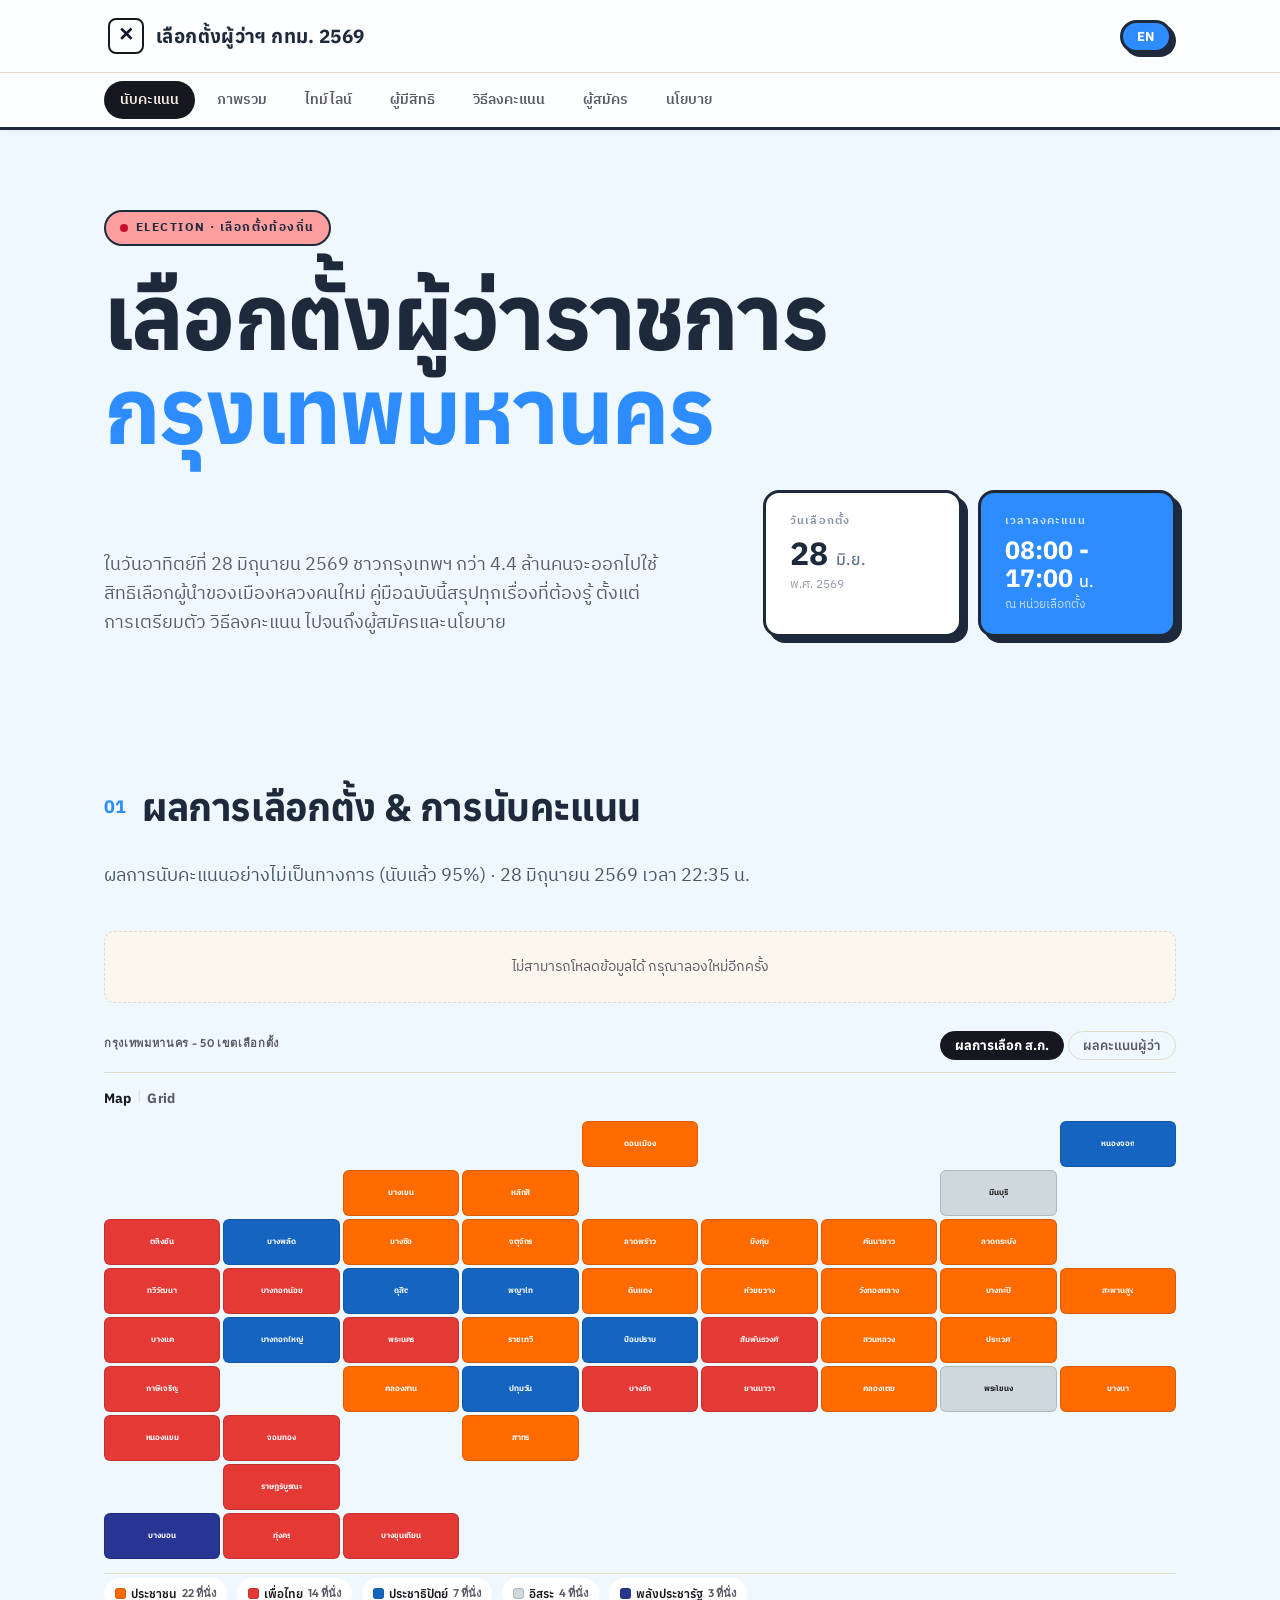
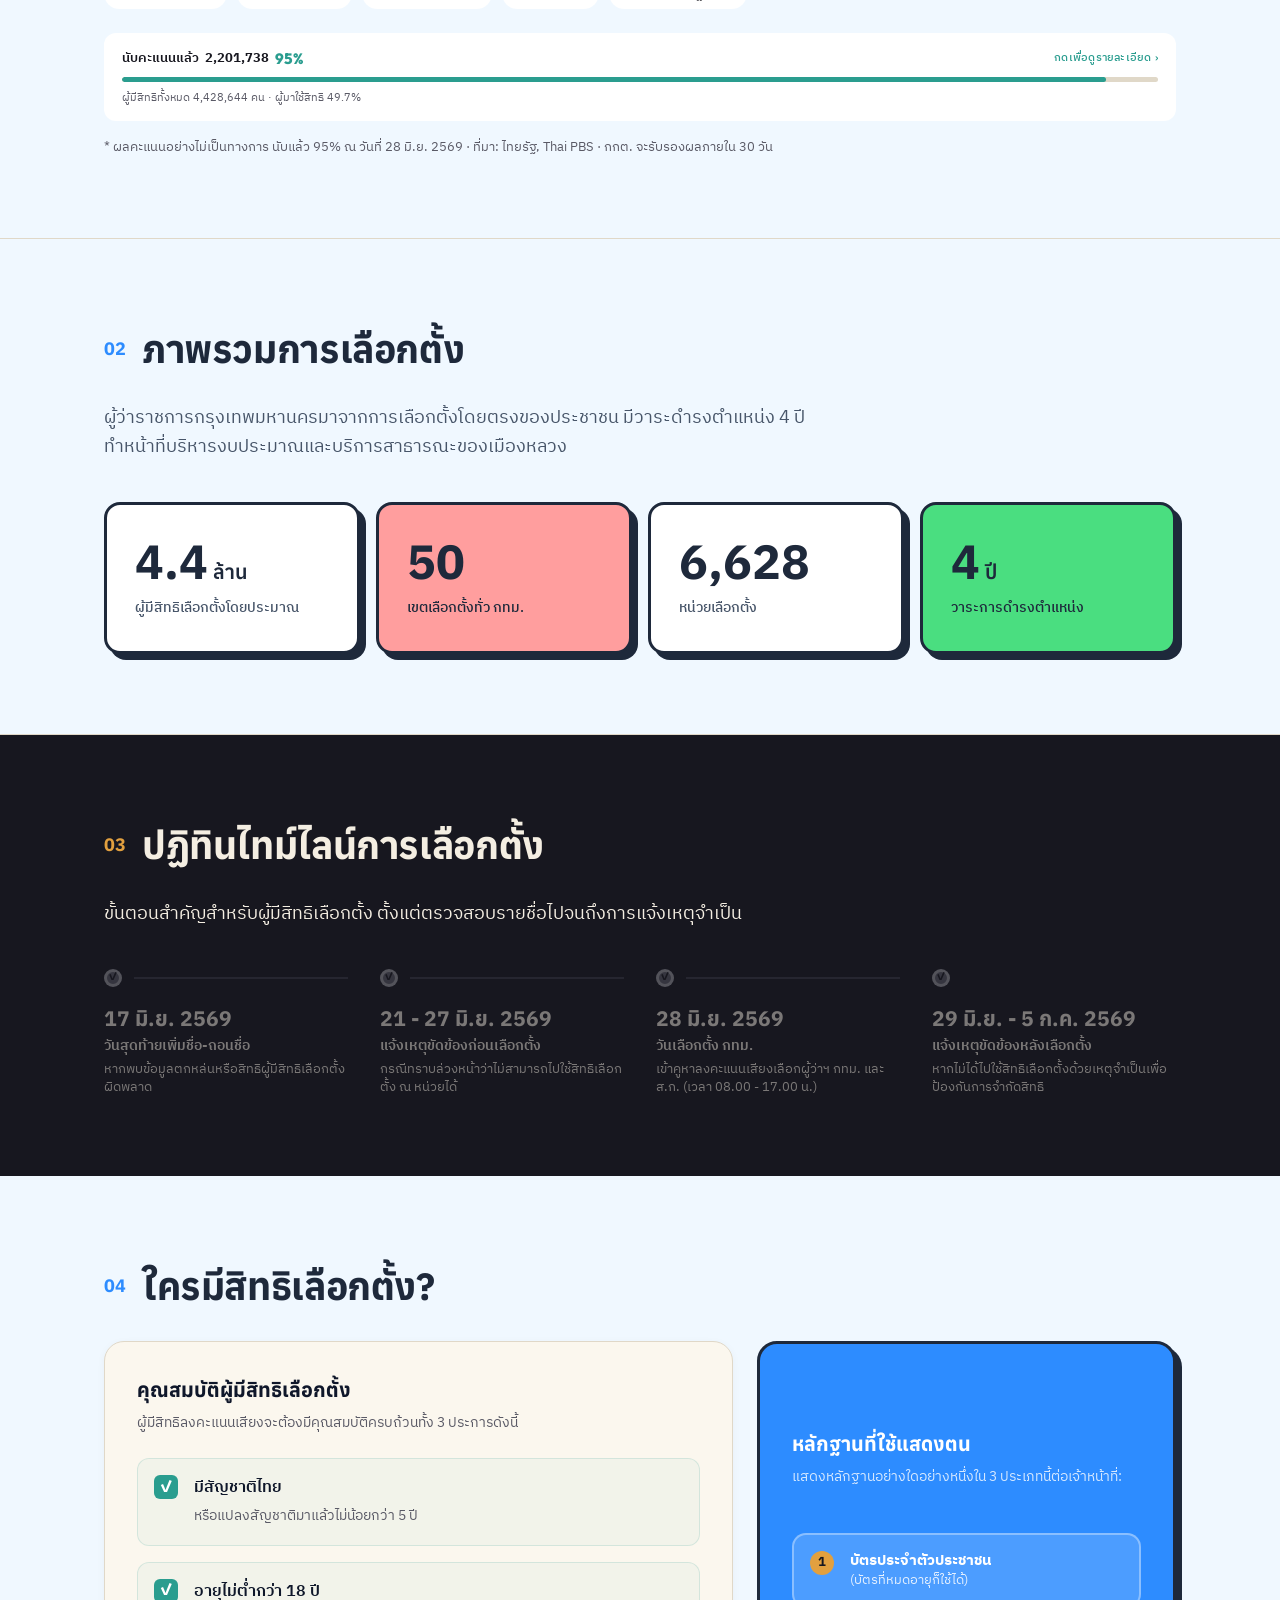
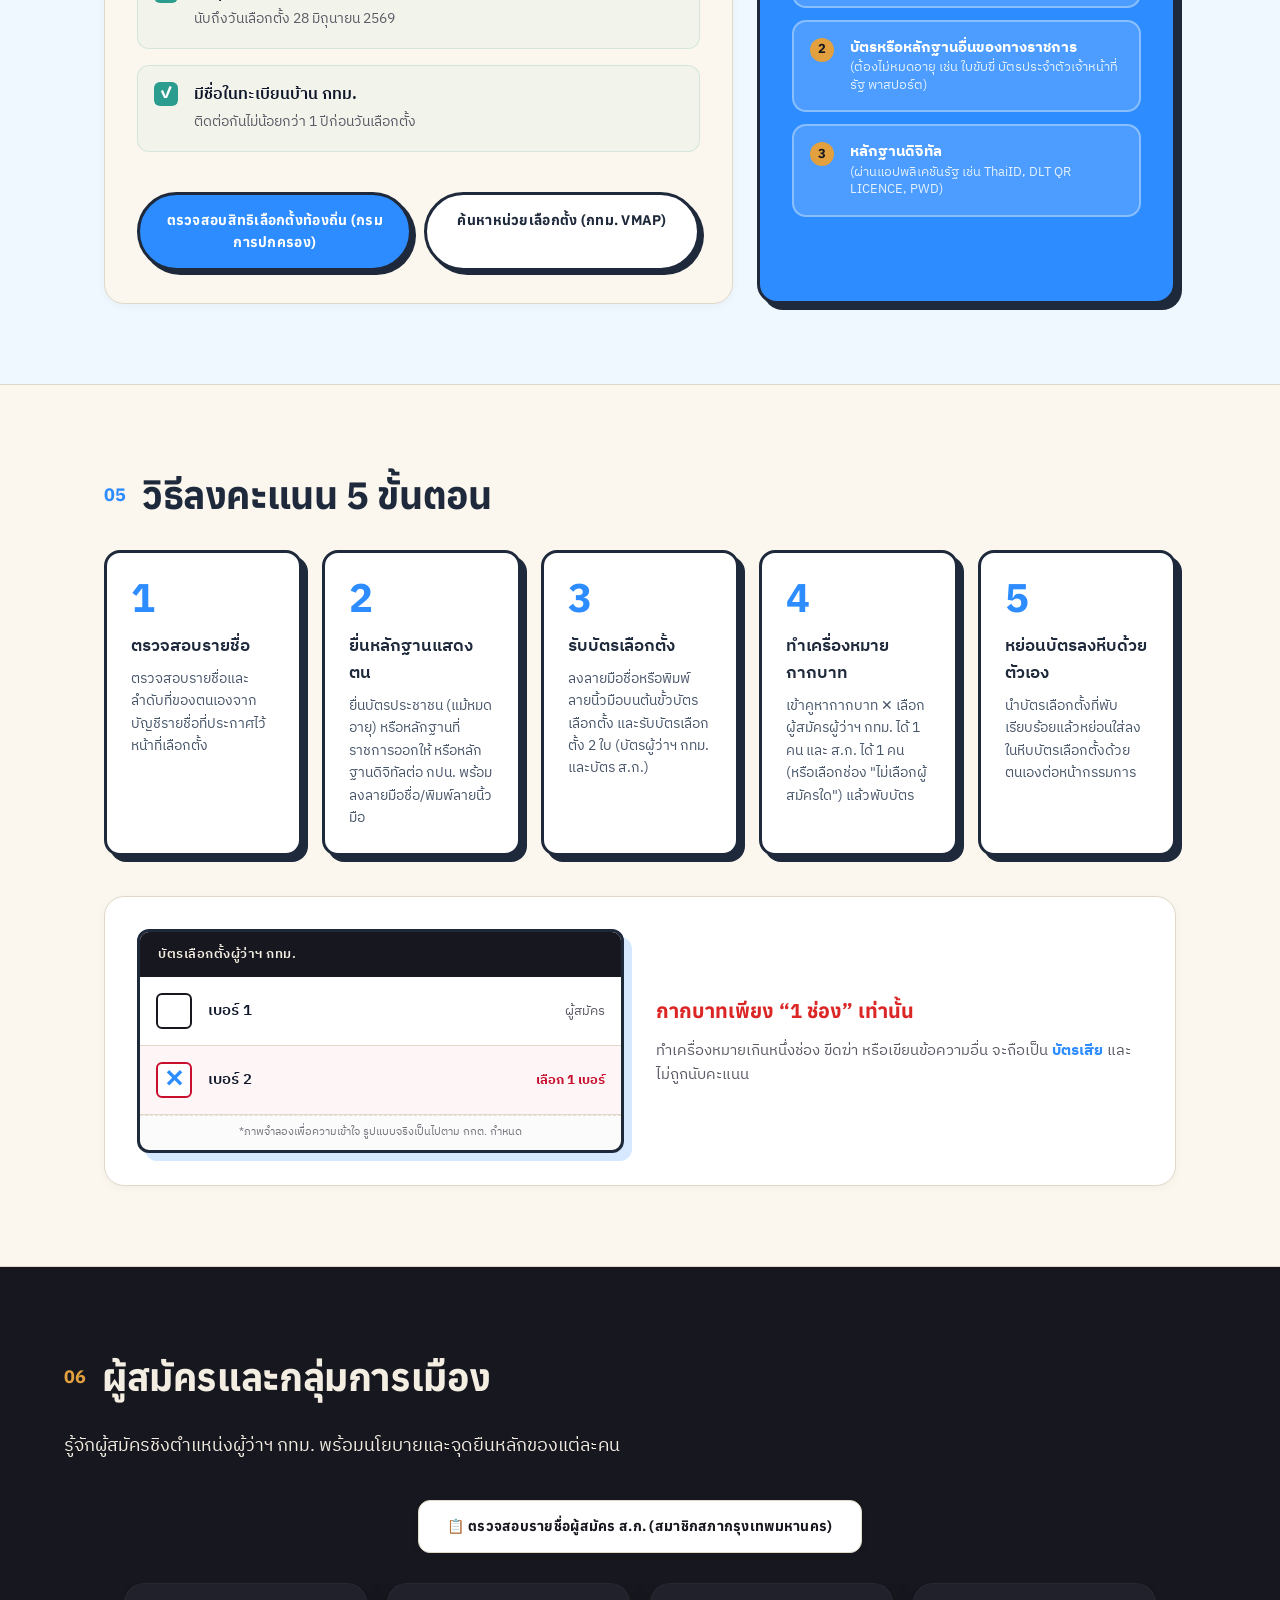
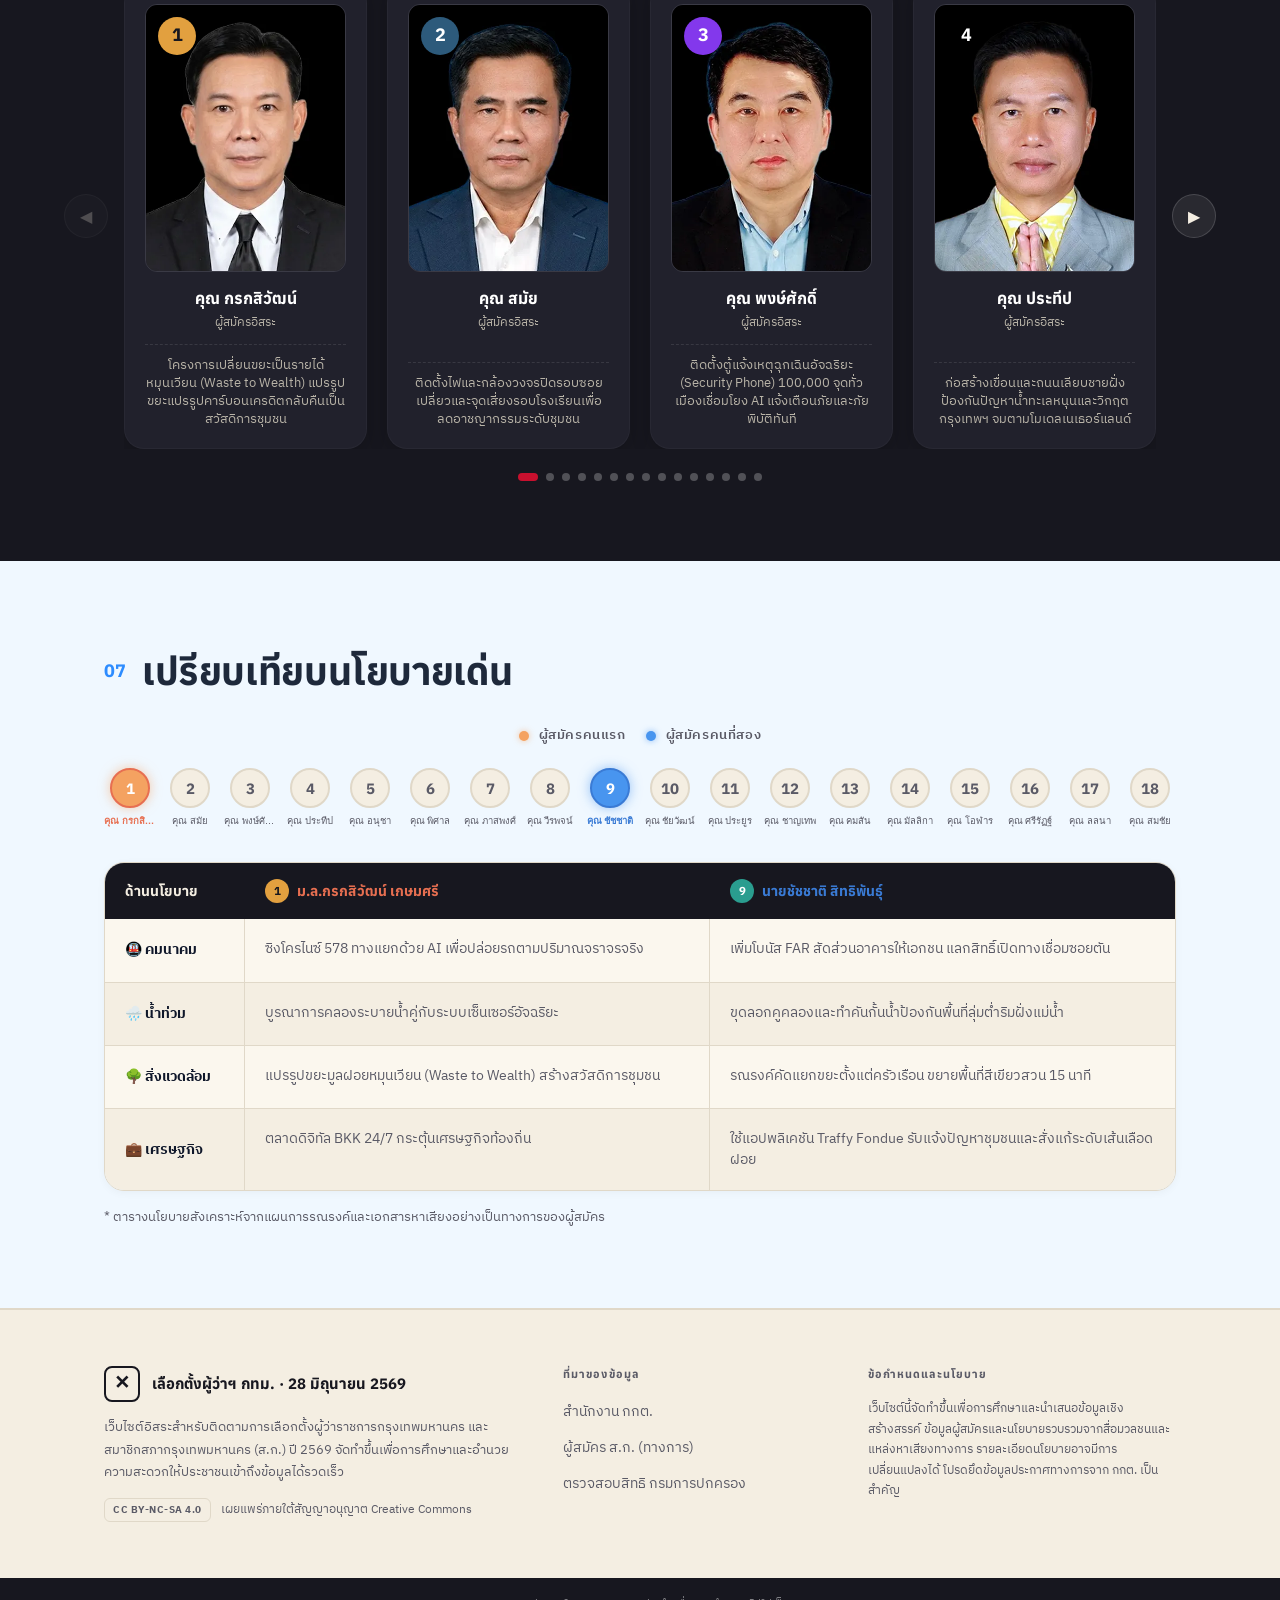
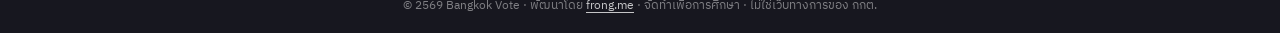
==== index.html @ 4b0b09d8 "Differentiate Grid view per tab: seat-counts (ส.ก.) vs district order (ผู้ว่า) - ส.ก. Grid: group se" ====
<!DOCTYPE html>
<html lang="th">
<head>
  <meta charset="UTF-8">
  <meta name="viewport" content="width=device-width, initial-scale=1.0">
  <title>เลือกตั้งผู้ว่าฯ กทม. 2569 | BKK Governor Election 2026</title>
  <meta name="description" content="คู่มือครบถ้วนสำหรับการเลือกตั้งผู้ว่าราชการกรุงเทพมหานคร 28 มิถุนายน 2569 — ผู้สมัคร นโยบาย วิธีลงคะแนน และผลการนับคะแนน">
  <meta name="theme-color" content="#C8102E">
  <meta property="og:type" content="website">
  <meta property="og:title" content="เลือกตั้งผู้ว่าฯ กทม. 2569 | BKK Governor Election 2026">
  <meta property="og:description" content="คู่มือครบถ้วนสำหรับการเลือกตั้งผู้ว่าราชการกรุงเทพมหานคร 28 มิถุนายน 2569">
  <meta name="twitter:card" content="summary_large_image">
  <meta name="twitter:title" content="เลือกตั้งผู้ว่าฯ กทม. 2569 | BKK Governor Election 2026">
  <meta name="twitter:description" content="คู่มือครบถ้วนสำหรับการเลือกตั้งผู้ว่าราชการกรุงเทพมหานคร 28 มิถุนายน 2569">
  <!-- Google Fonts -->
  <link rel="preconnect" href="https://fonts.googleapis.com">
  <link rel="preconnect" href="https://fonts.gstatic.com" crossorigin>
  <link href="https://fonts.googleapis.com/css2?family=Anuphan:wght@400;500;600;700&family=IBM+Plex+Sans+Thai:wght@400;500;600;700&family=Outfit:wght@400;500;600;700&display=swap" rel="stylesheet">
  <!-- Stylesheet -->
  <link rel="stylesheet" href="style.css">
</head>
<body>

  <!-- STICKY HEADER -->
  <header class="main-header">
    <div class="header-container">
      <div class="brand-group">
        <div class="brand-icon">✕</div>
        <span data-i18n="brand" class="brand-text">เลือกตั้งผู้ว่าฯ กทม. 2569</span>
      </div>
      <div class="action-group">
        <button id="langToggleBtn" class="lang-btn" type="button">EN</button>
      </div>
    </div>
    <nav class="nav-tabs" id="sectionTabs">
      <div class="tabs-container">
        <a href="#sec-results" data-tab="sec-results" data-i18n="tabResults" class="tab-link active">นับคะแนน</a>
        <a href="#sec-overview" data-tab="sec-overview" data-i18n="tabOverview" class="tab-link">ภาพรวม</a>
        <a href="#sec-timeline" data-tab="sec-timeline" data-i18n="tabTimeline" class="tab-link">ไทม์ไลน์</a>
        <a href="#sec-eligible" data-tab="sec-eligible" data-i18n="tabEligible" class="tab-link">ผู้มีสิทธิ</a>
        <a href="#sec-howto" data-tab="sec-howto" data-i18n="tabHowto" class="tab-link">วิธีลงคะแนน</a>
        <a href="#sec-candidates" data-tab="sec-candidates" data-i18n="tabCandidates" class="tab-link">ผู้สมัคร</a>
        <a href="#sec-policy" data-tab="sec-policy" data-i18n="tabPolicy" class="tab-link">นโยบาย</a>
      </div>
    </nav>
  </header>

  <!-- HERO SECTION -->
  <section class="hero-section">
    <div class="container">
      <div class="badge-accent">
        <span class="badge-dot"></span>
        <span data-i18n="kicker">ELECTION · เลือกตั้งท้องถิ่น</span>
      </div>
      <h1 class="hero-title">
        <span data-i18n="heroL1">เลือกตั้งผู้ว่าราชการ</span><br>
        <span class="text-red" data-i18n="heroL2">กรุงเทพมหานคร</span>
      </h1>
      <div class="hero-meta">
        <div class="hero-description">
          <p data-i18n="heroPara">ในวันอาทิตย์ที่ 28 มิถุนายน 2569 ชาวกรุงเทพฯ กว่า 4.4 ล้านคนจะออกไปใช้สิทธิเลือกผู้นำของเมืองหลวงคนใหม่ คู่มือฉบับนี้สรุปทุกเรื่องที่ต้องรู้ ตั้งแต่การเตรียมตัว วิธีลงคะแนน ไปจนถึงผู้สมัครและนโยบาย</p>
        </div>
        <div class="hero-cards">
          <div class="meta-card dark-card">
            <div data-i18n="dateLabel" class="meta-label">วันเลือกตั้ง</div>
            <div class="meta-value">28 <span data-i18n="dateUnit" class="meta-unit">มิ.ย.</span></div>
            <div data-i18n="dateYear" class="meta-sub">พ.ศ. 2569</div>
          </div>
          <div class="meta-card red-card">
            <div data-i18n="timeLabel" class="meta-label">เวลาลงคะแนน</div>
            <div class="meta-value text-lg-meta">08:00 - 17:00 <span data-i18n="timeUnit" class="meta-unit">น.</span></div>
            <div data-i18n="timeSub" class="meta-sub">ณ หน่วยเลือกตั้ง</div>
          </div>
        </div>
      </div>
    </div>
  </section>



  <!-- SECTION 01 — RESULTS -->
  <section id="sec-results" class="content-section scroll-spy-section">
    <div class="container">
      <div class="section-title-group">
        <span class="section-num text-red">01</span>
        <h2 data-i18n="s05title" class="section-title">ผลการเลือกตั้ง & การนับคะแนน</h2>
      </div>
      <p data-i18n="s05para" class="section-lead">ผลการนับคะแนนอย่างไม่เป็นทางการ (นับแล้ว 95%) · 28 มิถุนายน 2569 เวลา 22:35 น.</p>

      <!-- Dynamic results rendered by app.js from PPTV API -->
      <div id="res-dynamic-wrap">
        <div class="res-loading">กำลังโหลดข้อมูล...</div>
      </div>

      <!-- ══ DISTRICT TAB SECTION ══ -->
      <div class="district-section">
        <div class="district-section-header">
          <p class="district-subtitle" data-i18n="districtSubtitle">กรุงเทพมหานคร - 50 เขตเลือกตั้ง</p>
          <div class="district-tabs" role="tablist">
            <button class="district-tab active" data-dtab="sk" role="tab" aria-selected="true" data-i18n="districtTabSK">ผลการเลือก ส.ก.</button>
            <button class="district-tab" data-dtab="gov" role="tab" aria-selected="false" data-i18n="districtTabGov">ผลคะแนนผู้ว่า</button>
          </div>
        </div>

        <!-- ส.ก. Panel -->
        <div id="dtab-sk" class="district-panel">
          <!-- Map / Grid display toggle -->
          <div class="sk-display-toggle">
            <button class="sk-display-btn active" data-display="map" id="skDisplayMap">Map</button>
            <span class="sk-display-sep">|</span>
            <button class="sk-display-btn" data-display="grid" id="skDisplayGrid">Grid</button>
          </div>
          <div id="sk-seat-grid" class="sk-seat-grid" role="img" aria-label="50 ที่นั่ง ส.ก. จำแนกตามพรรค"></div>
          <div id="sk-legend" class="sk-legend"></div>
          <!-- Floating group/sort toggle (Grid mode only) -->
          <button class="sk-group-fab" id="skGroupFab" aria-label="สลับการจัดเรียง">
            <svg width="14" height="14" viewBox="0 0 24 24" fill="none" stroke="currentColor" stroke-width="2.5" stroke-linecap="round"><line x1="3" y1="6" x2="21" y2="6"/><line x1="3" y1="12" x2="15" y2="12"/><line x1="3" y1="18" x2="9" y2="18"/></svg>
            <span id="skGroupFabLabel">จัดกลุ่ม</span>
          </button>
        </div>

        <!-- ผู้ว่า Panel — same UI, Governor dataset (live /api/map) -->
        <div id="dtab-gov" class="district-panel district-panel-hidden">
          <!-- Map / Grid display toggle -->
          <div class="sk-display-toggle">
            <button class="sk-display-btn active" data-display="map" id="govDisplayMap">Map</button>
            <span class="sk-display-sep">|</span>
            <button class="sk-display-btn" data-display="grid" id="govDisplayGrid">Grid</button>
          </div>
          <div id="gov-seat-grid" class="sk-seat-grid" role="img" aria-label="ผลคะแนนผู้ว่าฯ รายเขต"></div>
          <div id="gov-legend" class="sk-legend"></div>
        </div>
      </div>

      <!-- Turnout bar + popover wrapper -->
      <div class="res-turnout-wrap">
        <!-- Popover (appears above the card) — content rendered by app.js -->
        <div id="turnoutPopover" class="turnout-popover" aria-hidden="true"></div>

        <button class="res-turnout" id="turnoutBarBtn" aria-haspopup="true" aria-expanded="false">
          <div class="res-turnout-label">
            <div class="res-turnout-left">
              <span data-i18n="resCountedLabel">นับคะแนนแล้ว</span>
              <strong id="turnoutCountDisplay">2,201,738</strong>
              <span class="res-turnout-pct" id="turnoutPctDisplay">95%</span>
            </div>
            <span class="res-turnout-tap-hint" data-i18n="resTournoutHint">กดเพื่อดูรายละเอียด ›</span>
          </div>
          <div class="res-turnout-bar-wrap"><div class="res-turnout-bar" style="width:95%"></div></div>
          <div data-i18n="resTurnoutSub" class="res-turnout-sub">ผู้มีสิทธิทั้งหมด 4,428,644 คน · ผู้มาใช้สิทธิ 49.7%</div>
        </button>
      </div>

      <p data-i18n="resPolicyNote" class="policy-note">* ผลคะแนนอย่างไม่เป็นทางการ นับแล้ว 95% ณ วันที่ 28 มิ.ย. 2569 · ที่มา: ไทยรัฐ, Thai PBS · กกต. จะรับรองผลภายใน 30 วัน</p>
    </div>
  </section>

  <!-- SECTION 02 — OVERVIEW -->
  <section id="sec-overview" class="content-section scroll-spy-section">
    <div class="container">
      <div class="section-title-group">
        <span class="section-num text-red">02</span>
        <h2 data-i18n="s01title" class="section-title">ภาพรวมการเลือกตั้ง</h2>
      </div>
      <p data-i18n="s01para" class="section-lead">ผู้ว่าราชการกรุงเทพมหานครมาจากการเลือกตั้งโดยตรงของประชาชน มีวาระดำรงตำแหน่ง 4 ปี ทำหน้าที่บริหารงบประมาณและบริการสาธารณะของเมืองหลวง</p>
      
      <div class="stats-grid">
        <div class="stat-card">
          <div class="stat-number">4.4<span data-i18n="stat1unit" class="stat-unit"> ล้าน</span></div>
          <div data-i18n="stat1label" class="stat-label">ผู้มีสิทธิเลือกตั้งโดยประมาณ</div>
        </div>
        <div class="stat-card highlight-red">
          <div class="stat-number">50</div>
          <div data-i18n="stat2label" class="stat-label">เขตเลือกตั้งทั่ว กทม.</div>
        </div>
        <div class="stat-card">
          <div class="stat-number">6,628</div>
          <div data-i18n="stat3label" class="stat-label">หน่วยเลือกตั้ง</div>
        </div>
        <div class="stat-card highlight-teal">
          <div class="stat-number">4<span data-i18n="stat4unit" class="stat-unit"> ปี</span></div>
          <div data-i18n="stat4label" class="stat-label">วาระการดำรงตำแหน่ง</div>
        </div>
      </div>
    </div>
  </section>

  <!-- SECTION 02 — TIMELINE -->
  <section id="sec-timeline" class="content-section timeline-section scroll-spy-section">
    <div class="container">
      <div class="section-title-group">
        <span class="section-num text-yellow">03</span>
        <h2 data-i18n="s02title" class="section-title">ปฏิทินไทม์ไลน์การเลือกตั้ง</h2>
      </div>
      <p data-i18n="s02para" class="section-lead">ขั้นตอนสำคัญสำหรับผู้มีสิทธิเลือกตั้ง ตั้งแต่ตรวจสอบรายชื่อไปจนถึงการแจ้งเหตุจำเป็น</p>
      
      <div class="timeline-flow">
        <div class="timeline-item" id="t-item-1">
          <div class="timeline-line">
            <span class="timeline-dot dot-yellow"></span>
            <span class="timeline-bar"></span>
          </div>
          <div class="timeline-time" data-i18n="t1time">17 มิ.ย. 2569</div>
          <div data-i18n="t1label" class="timeline-label">วันสุดท้ายเพิ่มชื่อ-ถอนชื่อ</div>
          <div data-i18n="t1desc" class="timeline-desc">หากพบข้อมูลตกหล่นหรือสิทธิผู้มีสิทธิเลือกตั้งผิดพลาด</div>
        </div>
        <div class="timeline-item" id="t-item-2">
          <div class="timeline-line">
            <span class="timeline-dot dot-light"></span>
            <span class="timeline-bar"></span>
          </div>
          <div class="timeline-time" data-i18n="t2time">21 - 27 มิ.ย. 2569</div>
          <div data-i18n="t2label" class="timeline-label">แจ้งเหตุขัดข้องก่อนเลือกตั้ง</div>
          <div data-i18n="t2desc" class="timeline-desc">กรณีทราบล่วงหน้าว่าไม่สามารถไปใช้สิทธิเลือกตั้ง ณ หน่วยได้</div>
        </div>
        <div class="timeline-item" id="t-item-3">
          <div class="timeline-line">
            <span class="timeline-dot dot-red"></span>
            <span class="timeline-bar"></span>
          </div>
          <div class="timeline-time" data-i18n="t3time">28 มิ.ย. 2569</div>
          <div data-i18n="t3label" class="timeline-label">วันเลือกตั้ง กทม.</div>
          <div data-i18n="t3desc" class="timeline-desc">เข้าคูหาลงคะแนนเสียงเลือกผู้ว่าฯ กทม. และ ส.ก. (เวลา 08.00 - 17.00 น.)</div>
        </div>
        <div class="timeline-item" id="t-item-4">
          <div class="timeline-line">
            <span class="timeline-dot dot-teal"></span>
          </div>
          <div class="timeline-time" data-i18n="t4time">29 มิ.ย. - 5 ก.ค. 2569</div>
          <div data-i18n="t4label" class="timeline-label">แจ้งเหตุขัดข้องหลังเลือกตั้ง</div>
          <div data-i18n="t4desc" class="timeline-desc">หากไม่ได้ไปใช้สิทธิเลือกตั้งด้วยเหตุจำเป็นเพื่อป้องกันการจำกัดสิทธิ</div>
        </div>
      </div>
    </div>
  </section>

  <!-- SECTION 03 — ELIGIBILITY -->
  <section id="sec-eligible" class="content-section scroll-spy-section">
    <div class="container">
      <div class="section-title-group">
        <span class="section-num text-red">04</span>
        <h2 data-i18n="s03title" class="section-title">ใครมีสิทธิเลือกตั้ง?</h2>
      </div>
      
      <div class="eligibility-grid">
        <div class="eligibility-checklist">
          <div class="checklist-header">
            <h3 data-i18n="eligibleTitle" class="card-title">คุณสมบัติผู้มีสิทธิเลือกตั้ง</h3>
            <p data-i18n="eligibleSub" class="card-sub">ผู้มีสิทธิลงคะแนนเสียงจะต้องมีคุณสมบัติครบถ้วนทั้ง 3 ประการดังนี้</p>
          </div>
          <div class="checklist-items">
            <div class="check-item-static">
              <span class="static-checkmark">✓</span>
              <div>
                <span data-i18n="e1t" class="check-title">มีสัญชาติไทย</span>
                <span data-i18n="e1d" class="check-desc">หรือแปลงสัญชาติมาแล้วไม่น้อยกว่า 5 ปี</span>
              </div>
            </div>
            <div class="check-item-static">
              <span class="static-checkmark">✓</span>
              <div>
                <span data-i18n="e2t" class="check-title">อายุไม่ต่ำกว่า 18 ปี</span>
                <span data-i18n="e2d" class="check-desc">นับถึงวันเลือกตั้ง 28 มิถุนายน 2569</span>
              </div>
            </div>
            <div class="check-item-static">
              <span class="static-checkmark">✓</span>
              <div>
                <span data-i18n="e3t" class="check-title">มีชื่อในทะเบียนบ้าน กทม.</span>
                <span data-i18n="e3d" class="check-desc">ติดต่อกันไม่น้อยกว่า 1 ปีก่อนวันเลือกตั้ง</span>
              </div>
            </div>
          </div>
          <div class="btn-check-portal-wrapper">
            <a href="https://boraservices.bora.dopa.go.th/election/enqelection-local/" target="_blank" rel="noopener noreferrer" class="btn-check-portal" data-i18n="btnCheckPortal">ตรวจสอบสิทธิเลือกตั้งท้องถิ่น (กรมการปกครอง)</a>
            <a href="https://exam.bangkok.go.th/vmap/" target="_blank" rel="noopener noreferrer" class="btn-check-portal secondary" data-i18n="btnMapPortal">ค้นหาหน่วยเลือกตั้ง (กทม. VMAP)</a>
          </div>
        </div>

        <div class="docs-card">
          <h3 data-i18n="docTitle" class="card-title text-white">หลักฐานที่ใช้แสดงตน</h3>
          <p data-i18n="docPara" class="card-sub text-white-opacity">แสดงหลักฐานอย่างใดอย่างหนึ่งใน 3 ประเภทนี้ต่อเจ้าหน้าที่:</p>
          
          <div class="docs-categories">
            <div class="doc-category-item">
              <div class="doc-cat-num">1</div>
              <div class="doc-cat-content">
                <span data-i18n="docCat1Title" class="doc-cat-title">บัตรประจำตัวประชาชน</span>
                <span data-i18n="docCat1Desc" class="doc-cat-desc">(บัตรที่หมดอายุก็ใช้ได้)</span>
              </div>
            </div>
            
            <div class="doc-category-item">
              <div class="doc-cat-num">2</div>
              <div class="doc-cat-content">
                <span data-i18n="docCat2Title" class="doc-cat-title">บัตรหรือหลักฐานอื่นของทางราชการ</span>
                <span data-i18n="docCat2Desc" class="doc-cat-desc">(ต้องไม่หมดอายุ เช่น ใบขับขี่ บัตรประจำตัวเจ้าหน้าที่รัฐ พาสปอร์ต)</span>
              </div>
            </div>
            
            <div class="doc-category-item">
              <div class="doc-cat-num">3</div>
              <div class="doc-cat-content">
                <span data-i18n="docCat3Title" class="doc-cat-title">หลักฐานดิจิทัล</span>
                <span data-i18n="docCat3Desc" class="doc-cat-desc">(ผ่านแอปพลิเคชันรัฐ เช่น ThaiID, DLT QR LICENCE, PWD)</span>
              </div>
            </div>
          </div>
        </div>
      </div>
    </div>
  </section>

  <!-- SECTION 04 — HOW TO VOTE -->
  <section id="sec-howto" class="content-section vote-steps-section scroll-spy-section">
    <div class="container">
      <div class="section-title-group">
        <span class="section-num text-red">05</span>
        <h2 data-i18n="s04title" class="section-title">วิธีลงคะแนน 5 ขั้นตอน</h2>
      </div>

      <div class="steps-grid">
        <div class="step-card">
          <div class="step-num">1</div>
          <h3 data-i18n="st1t" class="step-title">ตรวจสอบรายชื่อ</h3>
          <p data-i18n="st1d" class="step-desc">ตรวจสอบรายชื่อและลำดับที่ของตนเองจากบัญชีรายชื่อที่ประกาศไว้หน้าที่เลือกตั้ง</p>
        </div>
        <div class="step-card">
          <div class="step-num">2</div>
          <h3 data-i18n="st2t" class="step-title">ยื่นหลักฐานแสดงตน</h3>
          <p data-i18n="st2d" class="step-desc">ยื่นบัตรประชาชน (แม้หมดอายุ) หรือหลักฐานที่ราชการออกให้ หรือหลักฐานดิจิทัลต่อ กปน. พร้อมลงลายมือชื่อ/พิมพ์ลายนิ้วมือ</p>
        </div>
        <div class="step-card">
          <div class="step-num">3</div>
          <h3 data-i18n="st3t" class="step-title">รับบัตรเลือกตั้ง</h3>
          <p data-i18n="st3d" class="step-desc">ลงลายมือชื่อหรือพิมพ์ลายนิ้วมือบนต้นขั้วบัตรเลือกตั้ง และรับบัตรเลือกตั้ง 2 ใบ (บัตรผู้ว่าฯ กทม. และบัตร ส.ก.)</p>
        </div>
        <div class="step-card">
          <div class="step-num">4</div>
          <h3 data-i18n="st4t" class="step-title">ทำเครื่องหมายกากบาท</h3>
          <p data-i18n="st4d" class="step-desc">เข้าคูหากากบาท ✕ เลือกผู้สมัครผู้ว่าฯ กทม. ได้ 1 คน และ ส.ก. ได้ 1 คน (หรือเลือกช่อง "ไม่เลือกผู้สมัครใด") แล้วพับบัตร</p>
        </div>
        <div class="step-card">
          <div class="step-num">5</div>
          <h3 data-i18n="st5t" class="step-title">หย่อนบัตรลงหีบด้วยตัวเอง</h3>
          <p data-i18n="st5d" class="step-desc">นำบัตรเลือกตั้งที่พับเรียบร้อยแล้วหย่อนใส่ลงในหีบบัตรเลือกตั้งด้วยตนเองต่อหน้ากรรมการ</p>
        </div>
      </div>

      <!-- BALLOT DOCK -->
      <div class="ballot-visual-box">
        <div class="ballot-paper">
          <div data-i18n="ballotHead" class="ballot-header">บัตรเลือกตั้งผู้ว่าฯ กทม.</div>
          <div class="ballot-row">
            <span class="ballot-box"></span>
            <span data-i18n="ballotN1" class="ballot-num">เบอร์ 1</span>
            <span data-i18n="ballotN1r" class="ballot-candidate">ผู้สมัคร</span>
          </div>
          <div class="ballot-row selected">
            <span class="ballot-box cross">✕</span>
            <span data-i18n="ballotN2" class="ballot-num">เบอร์ 2</span>
            <span data-i18n="ballotN2r" class="ballot-candidate font-bold">เลือก 1 เบอร์</span>
          </div>
          <div data-i18n="ballotNote" class="ballot-note">*ภาพจำลองเพื่อความเข้าใจ รูปแบบจริงเป็นไปตาม กกต. กำหนด</div>
        </div>
        <div class="ballot-warning">
          <h3 data-i18n="ballotWarnTitle" class="warning-title">กากบาทเพียง “1 ช่อง” เท่านั้น</h3>
          <p data-i18n="ballotWarnBody" data-i18n-html class="warning-desc">ทำเครื่องหมายเกินหนึ่งช่อง ขีดฆ่า หรือเขียนข้อความอื่น จะถือเป็น <strong class="text-red">บัตรเสีย</strong> และไม่ถูกนับคะแนน</p>
        </div>
      </div>
    </div>
  </section>

  <!-- SECTION 05 — CANDIDATES -->
  <section id="sec-candidates" class="content-section dark-section scroll-spy-section">
    <div class="container">
      <div class="section-title-group">
        <span class="section-num text-yellow">06</span>
        <h2 data-i18n="s06title" class="section-title">ผู้สมัครและกลุ่มการเมือง</h2>
      </div>
      <p data-i18n="s06para" class="section-lead text-white-opacity">รู้จักผู้สมัครชิงตำแหน่งผู้ว่าฯ กทม. พร้อมนโยบายและจุดยืนหลักของแต่ละคน</p>

      <div class="candidates-actions">
        <a href="https://xn--69-lqia3ab9gta7d4br0h8b9dwa2jl0n.com/?page_id=1890" target="_blank" class="btn-outline-yellow" data-i18n="councilCandidatesBtn">
          📋 ตรวจสอบรายชื่อผู้สมัคร ส.ก. (สมาชิกสภากรุงเทพมหานคร)
        </a>
      </div>

      <!-- Candidates Carousel Container -->
      <div class="candidates-carousel-container">
        <button class="candidates-carousel-btn" id="candidate-prev" aria-label="Previous Candidate">◀</button>
        
        <div class="candidates-carousel-wrapper">
          <div class="candidates-carousel-track" id="candidate-track">
            <!-- Rendered dynamically by app.js -->
          </div>
        </div>
        
        <button class="candidates-carousel-btn" id="candidate-next" aria-label="Next Candidate">▶</button>
      </div>
      
      <!-- Indicators -->
      <div class="candidates-carousel-dots" id="candidate-dots"></div>
    </div>
  </section>

  <!-- SECTION 06 — POLICIES -->
  <section id="sec-policy" class="content-section scroll-spy-section">
    <div class="container">
      <div class="section-title-group">
        <span class="section-num text-red">07</span>
        <h2 data-i18n="s07title" class="section-title">เปรียบเทียบนโยบายเด่น</h2>
      </div>

      <!-- Number Badge Picker -->
      <div class="badge-picker-wrapper">
        <div class="badge-picker-legend">
          <span class="legend-dot legend-a"></span>
          <span data-i18n="compareLabelA" class="legend-text">ผู้สมัครคนแรก</span>
          <span class="legend-dot legend-b"></span>
          <span data-i18n="compareLabelB" class="legend-text">ผู้สมัครคนที่สอง</span>
        </div>
        <div class="badge-picker-grid" id="badge-picker-grid"></div>
      </div>

      <!-- Responsive Policy Matrix -->
      <div class="policy-matrix-container">
        <div class="policy-matrix">
          <div class="matrix-header">
            <div data-i18n="ph0" class="header-cell">ด้านนโยบาย</div>
            <div id="compare-name-a" class="header-cell compare-col-a"></div>
            <div id="compare-name-b" class="header-cell compare-col-b"></div>
          </div>
          
          <div class="matrix-row">
            <div data-i18n="r1label" class="row-label">🚇 คมนาคม</div>
            <div id="compare-r1-a" class="matrix-cell"></div>
            <div id="compare-r1-b" class="matrix-cell"></div>
          </div>
          
          <div class="matrix-row alt">
            <div data-i18n="r2label" class="row-label">🌧️ น้ำท่วม</div>
            <div id="compare-r2-a" class="matrix-cell"></div>
            <div id="compare-r2-b" class="matrix-cell"></div>
          </div>
          
          <div class="matrix-row">
            <div data-i18n="r3label" class="row-label">🌳 สิ่งแวดล้อม</div>
            <div id="compare-r3-a" class="matrix-cell"></div>
            <div id="compare-r3-b" class="matrix-cell"></div>
          </div>
          
          <div class="matrix-row alt">
            <div data-i18n="r4label" class="row-label">💼 เศรษฐกิจ</div>
            <div id="compare-r4-a" class="matrix-cell"></div>
            <div id="compare-r4-b" class="matrix-cell"></div>
          </div>
        </div>
      </div>
      <p data-i18n="policyNote" class="policy-note">* ตารางนโยบายสังเคราะห์จากแผนการรณรงค์และเอกสารหาเสียงอย่างเป็นทางการของผู้สมัคร</p>
    </div>
  </section>

  <!-- FOOTER -->
  <footer class="main-footer">
    <div class="container footer-grid">

      <!-- Col 1: Brand -->
      <div class="footer-col">
        <div class="footer-brand">
          <div class="brand-icon">✕</div>
          <span data-i18n="footBrand" class="footer-brand-text">เลือกตั้งผู้ว่าฯ กทม. · 28 มิถุนายน 2569</span>
        </div>
        <p class="footer-about" data-i18n="footAbout">เว็บไซต์อิสระสำหรับติดตามการเลือกตั้งผู้ว่าราชการกรุงเทพมหานคร และสมาชิกสภากรุงเทพมหานคร (ส.ก.) ปี 2569 จัดทำขึ้นเพื่อการศึกษาและอำนวยความสะดวกให้ประชาชนเข้าถึงข้อมูลได้รวดเร็ว</p>
        <div class="footer-license">
          <span class="license-badge">CC BY-NC-SA 4.0</span>
          <span class="footer-muted" data-i18n="footLicense">เผยแพร่ภายใต้สัญญาอนุญาต Creative Commons</span>
        </div>
      </div>

      <!-- Col 2: Data Sources -->
      <div class="footer-col">
        <h4 class="footer-col-title" data-i18n="footSourcesTitle">ที่มาของข้อมูล</h4>
        <ul class="footer-links">
          <li><a href="https://www.ect.go.th" target="_blank" rel="noopener" class="footer-link">สำนักงาน กกต.</a></li>
          <li><a href="https://xn--69-lqia3ab9gta7d4br0h8b9dwa2jl0n.com/?page_id=1890" target="_blank" rel="noopener" class="footer-link">ผู้สมัคร ส.ก. (ทางการ)</a></li>
          <li><a href="https://boraservices.bora.dopa.go.th/election/enqelection-local/" target="_blank" rel="noopener" class="footer-link">ตรวจสอบสิทธิ กรมการปกครอง</a></li>
        </ul>
      </div>

      <!-- Col 3: Legal -->
      <div class="footer-col">
        <h4 class="footer-col-title" data-i18n="footLegalTitle">ข้อกำหนดและนโยบาย</h4>
        <p class="footer-muted" data-i18n="footDisc">เว็บไซต์นี้จัดทำขึ้นเพื่อการศึกษาและนำเสนอข้อมูลเชิงสร้างสรรค์ ข้อมูลผู้สมัครและนโยบายรวบรวมจากสื่อมวลชนและแหล่งหาเสียงทางการ รายละเอียดนโยบายอาจมีการเปลี่ยนแปลงได้ โปรดยึดข้อมูลประกาศทางการจาก กกต. เป็นสำคัญ</p>
      </div>

    </div>

    <!-- Bottom bar -->
    <div class="footer-bottom">
      <div class="container">
        <span>© 2569 Bangkok Vote · พัฒนาโดย <a href="https://frong.me" target="_blank" rel="noopener" class="footer-bottom-link">frong.me</a> · จัดทำเพื่อการศึกษา · ไม่ใช่เว็บทางการของ กกต.</span>
      </div>
    </div>
  </footer>

  <!-- District popup modal -->
  <div id="skDistrictOverlay" class="sk-district-overlay" aria-hidden="true" role="dialog" aria-modal="true">
    <div class="sk-district-sheet">
      <div class="sk-district-sheet-header">
        <div class="sk-sheet-title-group">
          <div class="sk-sheet-district-label" id="skSheetLabel">เขต</div>
          <div class="sk-sheet-district-name" id="skSheetName">—</div>
        </div>
        <div class="sk-sheet-header-right">
          <div class="sk-sheet-vote-total" id="skSheetTotal">—</div>
          <div class="sk-sheet-vote-label" data-i18n="resCountedLabel">นับคะแนนแล้ว</div>
        </div>
        <button class="sk-sheet-close" id="skSheetClose" aria-label="ปิด">✕</button>
      </div>
      <div class="sk-sheet-timestamp">
        <span>🕐</span><span>อัปเดตล่าสุด ณ วันที่ 29 มิ.ย. 2569 18:25 น.</span>
      </div>
      <div class="sk-sheet-cand-list" id="skSheetCandList"></div>
    </div>
  </div>

  <!-- Scripts -->
  <script src="app.js"></script>
</body>
</html>
---- style.css ----
/* ==========================================================================
   DESIGN SYSTEM & VARIABLES
   ========================================================================== */
:root {
  /* Color Palette */
  --bg-cream: #F4EEE2;
  --bg-card: #FBF7EE;
  --bg-dark: #17171F;
  --bg-dark-card: #21212C;
  --border-color: #E0D8C8;
  --border-dark: #3A3A45;
  
  /* Accent Colors */
  --color-red: #C8102E;
  --color-red-light: #FF8A80;
  --color-teal: #2A9D8F;
  --color-yellow: #E2A03F;
  --color-blue: #2D5A7B;
  
  /* Text Colors */
  --text-dark: #17171F;
  --text-muted: #5A5A66;
  --text-light: #F4EEE2;
  --text-light-muted: #B9B4A8;
  
  /* Font Stacks */
  --font-thai: 'IBM Plex Sans Thai', sans-serif;
  --font-heading: 'Anuphan', sans-serif;
  --font-numeric: 'Outfit', sans-serif;
  
  /* Transitions & Shadows */
  --transition-smooth: all 0.3s cubic-bezier(0.4, 0, 0.2, 1);
  --shadow-sm: 0 2px 8px rgba(23, 23, 31, 0.04);
  --shadow-md: 0 8px 24px rgba(23, 23, 31, 0.08);
  --shadow-lg: 0 16px 40px rgba(23, 23, 31, 0.12);
  --glass-bg: rgba(244, 238, 226, 0.92);
  --glass-border: rgba(224, 216, 200, 0.5);
}

/* System Default Dark Mode disabled by user request to preserve the brand theme */

/* ==========================================================================
   BASE & RESET
   ========================================================================== */
* {
  box-sizing: border-box;
  margin: 0;
  padding: 0;
}

html {
  scroll-behavior: smooth;
  scroll-padding-top: 120px;
}

body {
  background-color: var(--bg-cream);
  color: var(--text-dark);
  font-family: var(--font-thai);
  line-height: 1.6;
  -webkit-font-smoothing: antialiased;
  -moz-osx-font-smoothing: grayscale;
  transition: background-color 0.3s ease, color 0.3s ease;
}

.container {
  width: 100%;
  max-width: 1120px;
  margin: 0 auto;
  padding: 0 24px;
}

a {
  color: inherit;
  text-decoration: none;
}

/* Selection Highlight */
::selection {
  background-color: var(--color-red);
  color: #fff;
}

/* ==========================================================================
   HEADER & NAVIGATION
   ========================================================================== */
.main-header {
  position: sticky;
  top: 0;
  z-index: 100;
  background-color: var(--glass-bg);
  backdrop-filter: blur(12px);
  -webkit-backdrop-filter: blur(12px);
  border-bottom: 1px solid var(--border-color);
  box-shadow: var(--shadow-sm);
  transition: var(--transition-smooth);
}

.header-container {
  display: flex;
  align-items:center;
  justify-content: space-between;
  gap: 16px;
  max-width: 1120px;
  margin: 0 auto;
  padding: 18px 28px;
}

.brand-group {
  display: flex;
  align-items: center;
  gap: 12px;
}

.brand-icon {
  width: 36px;
  height: 36px;
  border: 2.5px solid var(--text-dark);
  border-radius: 8px;
  display: flex;
  align-items: center;
  justify-content: center;
  font-size: 19px;
  font-weight: 700;
}

.brand-text {
  font-family: var(--font-heading);
  font-weight: 700;
  font-size: 19px;
  letter-spacing: 0.02em;
}

.action-group {
  display: flex;
  align-items: center;
  gap: 16px;
}

.countdown-badge {
  font-family: var(--font-numeric);
  font-size: 14px;
  font-weight: 700;
  color: var(--color-red);
  background-color: rgba(200, 16, 46, 0.08);
  padding: 6px 12px;
  border-radius: 100px;
  letter-spacing: 0.02em;
}

.lang-btn {
  cursor: pointer;
  border: 1.5px solid var(--text-dark);
  background: transparent;
  color: var(--text-dark);
  border-radius: 100px;
  padding: 5px 14px;
  font-family: var(--font-heading);
  font-size: 13px;
  font-weight: 700;
  letter-spacing: 0.04em;
  transition: var(--transition-smooth);
}

.lang-btn:hover {
  background-color: var(--text-dark);
  color: var(--bg-cream);
}

.nav-tabs {
  border-top: 1px solid var(--border-color);
  overflow-x: auto;
  -webkit-overflow-scrolling: touch;
}

/* Hide scrollbar for nav-tabs */
.nav-tabs::-webkit-scrollbar {
  display: none;
}
.nav-tabs {
  -ms-overflow-style: none;
  scrollbar-width: none;
}

.tabs-container {
  display: flex;
  gap: 6px;
  max-width: 1120px;
  margin: 0 auto;
  padding: 8px 24px;
  white-space: nowrap;
}

.tab-link {
  flex: none;
  padding: 8px 16px;
  border-radius: 100px;
  font-size: 14px;
  font-weight: 600;
  color: var(--text-muted);
  transition: var(--transition-smooth);
}

.tab-link:hover {
  background-color: var(--border-color);
  color: var(--text-dark);
}

.tab-link.active {
  background-color: var(--text-dark);
  color: var(--bg-cream);
}

/* ==========================================================================
   HERO SECTION
   ========================================================================== */
.hero-section {
  padding: 80px 0 60px;
}

.badge-accent {
  display: inline-flex;
  align-items: center;
  gap: 8px;
  padding: 6px 14px;
  background-color: var(--text-dark);
  color: var(--bg-cream);
  border-radius: 100px;
  font-size: 12px;
  font-weight: 600;
  letter-spacing: 0.12em;
  margin-bottom: 24px;
}

.badge-dot {
  width: 8px;
  height: 8px;
  background-color: var(--color-red);
  border-radius: 50%;
}

.hero-title {
  font-family: var(--font-heading);
  font-weight: 700;
  font-size: clamp(38px, 7vw, 92px);
  line-height: 1.05;
  letter-spacing: -0.02em;
  margin-bottom: 32px;
}

.text-red {
  color: var(--color-red);
}

.hero-meta {
  display: grid;
  grid-template-columns: 1.2fr 0.8fr;
  gap: 40px;
  align-items: flex-end;
}

.hero-description p {
  font-size: 18px;
  color: var(--text-muted);
  max-width: 580px;
  text-wrap: pretty;
}

.hero-cards {
  display: flex;
  gap: 16px;
  justify-content: flex-end;
}

.meta-card {
  padding: 20px 24px;
  border-radius: 16px;
  min-width: 140px;
  flex: 1;
  box-shadow: var(--shadow-sm);
  transition: var(--transition-smooth);
}

.meta-card:hover {
  transform: translateY(-4px);
  box-shadow: var(--shadow-md);
}

.dark-card {
  background-color: var(--bg-dark);
  color: var(--text-light);
}

.red-card {
  background-color: var(--color-red);
  color: #fff;
}

.meta-label {
  font-size: 11px;
  font-weight: 600;
  text-transform: uppercase;
  letter-spacing: 0.1em;
  opacity: 0.8;
  margin-bottom: 6px;
}

.meta-value {
  font-family: var(--font-heading);
  font-weight: 700;
  font-size: 32px;
  line-height: 1.1;
}

.meta-value.text-lg-meta {
  font-size: 25px;
}

.meta-unit {
  font-size: 16px;
  font-weight: 500;
}

.meta-sub {
  font-size: 12px;
  opacity: 0.7;
  margin-top: 4px;
}

/* ==========================================================================
   INFO BANNER
   ========================================================================== */
.info-banner {
  display: flex;
  gap: 12px;
  align-items: flex-start;
  background-color: var(--bg-card);
  border: 1px solid var(--border-color);
  border-left: 4px solid var(--color-yellow);
  border-radius: 12px;
  padding: 16px 20px;
  font-size: 14px;
  color: var(--text-muted);
  margin-bottom: 40px;
  box-shadow: var(--shadow-sm);
}

.info-icon {
  font-weight: 700;
  color: var(--color-yellow);
  font-size: 18px;
  line-height: 1;
}

/* ==========================================================================
   CONTENT SECTIONS GENERAL
   ========================================================================== */
.content-section {
  padding: 80px 0;
  border-bottom: 1px solid var(--border-color);
}

.section-title-group {
  display: flex;
  align-items: center;
  gap: 16px;
  margin-bottom: 24px;
}

.section-num {
  font-family: var(--font-heading);
  font-weight: 700;
  font-size: 18px;
}

.section-title {
  font-family: var(--font-heading);
  font-weight: 700;
  font-size: clamp(26px, 4vw, 38px);
  letter-spacing: -0.01em;
}

.section-lead {
  font-size: 18px;
  color: var(--text-muted);
  max-width: 720px;
  margin-bottom: 40px;
}

/* ==========================================================================
   SECTION 01 - STATS
   ========================================================================== */
.stats-grid {
  display: grid;
  grid-template-columns: repeat(auto-fit, minmax(220px, 1fr));
  gap: 16px;
}

.stat-card {
  background-color: var(--bg-card);
  border: 1px solid var(--border-color);
  padding: 32px 28px;
  border-radius: 20px;
  box-shadow: var(--shadow-sm);
  transition: var(--transition-smooth);
}

.stat-card:hover {
  transform: translateY(-6px);
  box-shadow: var(--shadow-md);
}

.stat-number {
  font-family: var(--font-heading);
  font-weight: 700;
  font-size: 48px;
  line-height: 1;
  margin-bottom: 12px;
}

.stat-unit {
  font-size: 20px;
  font-weight: 600;
}

.stat-label {
  font-size: 14px;
  color: var(--text-muted);
  font-weight: 500;
}

.highlight-red .stat-number { color: var(--color-red); }
.highlight-teal .stat-number { color: var(--color-teal); }

/* ==========================================================================
   SECTION 02 - TIMELINE (DARK SECTION)
   ========================================================================== */
.timeline-section {
  background-color: var(--bg-dark);
  color: var(--text-light);
  border-bottom: none;
}

.text-yellow {
  color: var(--color-yellow);
}

.timeline-section .section-lead {
  color: var(--text-light-muted);
}

.timeline-flow {
  display: grid;
  grid-template-columns: repeat(auto-fit, minmax(200px, 1fr));
  gap: 32px;
  margin-top: 20px;
}

.timeline-item {
  position: relative;
}

.timeline-line {
  display: flex;
  align-items: center;
  margin-bottom: 20px;
}

.timeline-dot {
  width: 18px;
  height: 18px;
  border-radius: 50%;
  flex: none;
}

.dot-yellow { background-color: var(--color-yellow); }
.dot-light { background-color: var(--text-light); }
.dot-red { background-color: var(--color-red); }
.dot-teal { background-color: var(--color-teal); }

.timeline-bar {
  flex: 1;
  height: 2px;
  background-color: var(--border-dark);
  margin-left: 12px;
}

.timeline-time {
  font-family: var(--font-heading);
  font-weight: 700;
  font-size: 21px;
  line-height: 1.1;
  margin-bottom: 6px;
}

.timeline-label {
  font-size: 13.5px;
  font-weight: 600;
  color: var(--text-light);
  margin-bottom: 4px;
}

.timeline-desc {
  font-size: 12.5px;
  color: var(--text-light-muted);
  line-height: 1.4;
}

/* Timeline State Modifiers */
.timeline-item.past {
  opacity: 0.45;
  transition: opacity var(--transition-smooth);
}

.timeline-item.past:hover {
  opacity: 0.85;
}

.timeline-item.past .timeline-dot {
  background-color: var(--text-muted) !important;
  display: flex;
  align-items: center;
  justify-content: center;
}

.timeline-item.past .timeline-dot::after {
  content: '✓';
  color: var(--bg-dark);
  font-size: 11px;
  font-weight: 700;
}

.timeline-item.current {
  transform: scale(1.08);
  transform-origin: left center;
  z-index: 10;
  transition: transform var(--transition-smooth);
}

.timeline-item.current .timeline-time {
  color: var(--color-yellow);
  font-size: 30px;
  text-shadow: 0 0 10px rgba(244, 162, 97, 0.4);
}

.timeline-item.current .timeline-label {
  color: #fff;
  font-size: 16.5px;
}

.timeline-item.current .timeline-desc {
  font-size: 13.5px;
  color: rgba(255, 255, 255, 0.85);
}

.timeline-item.current .timeline-dot {
  background-color: var(--color-red) !important;
  box-shadow: 0 0 0 4px rgba(200, 16, 46, 0.25);
  animation: pulse-dot 2s infinite;
}

@keyframes pulse-dot {
  0% {
    box-shadow: 0 0 0 0 rgba(200, 16, 46, 0.6);
  }
  70% {
    box-shadow: 0 0 0 8px rgba(200, 16, 46, 0);
  }
  100% {
    box-shadow: 0 0 0 0 rgba(200, 16, 46, 0);
  }
}

.timeline-item.future {
  opacity: 0.9;
}

/* ==========================================================================
   SECTION 03 - ELIGIBILITY
   ========================================================================== */
.eligibility-grid {
  display: grid;
  grid-template-columns: 1.2fr 0.8fr;
  gap: 24px;
}

.eligibility-checklist {
  background-color: var(--bg-card);
  border: 1px solid var(--border-color);
  border-radius: 20px;
  padding: 32px;
  box-shadow: var(--shadow-sm);
  display: flex;
  flex-direction: column;
}

.card-title {
  font-family: var(--font-heading);
  font-weight: 700;
  font-size: 20px;
  margin-bottom: 6px;
}

.card-sub {
  font-size: 14px;
  color: var(--text-muted);
  margin-bottom: 24px;
}

.checklist-items {
  display: flex;
  flex-direction: column;
  gap: 16px;
  margin-bottom: 24px;
}

.check-item-static {
  display: flex;
  align-items: flex-start;
  gap: 16px;
  background-color: rgba(42, 157, 143, 0.04);
  border: 1px solid rgba(42, 157, 143, 0.15);
  border-radius: 12px;
  padding: 16px;
  transition: var(--transition-smooth);
}

.check-item-static:hover {
  transform: translateY(-2px);
  background-color: rgba(42, 157, 143, 0.07);
}

.static-checkmark {
  width: 24px;
  height: 24px;
  border-radius: 6px;
  background-color: var(--color-teal);
  color: #fff;
  display: flex;
  align-items: center;
  justify-content: center;
  font-weight: 700;
  font-size: 16px;
  flex: none;
}

.check-title {
  display: block;
  font-weight: 600;
  font-size: 16px;
  margin-bottom: 2px;
}

.check-desc {
  font-size: 13.5px;
  color: var(--text-muted);
}

.btn-check-portal-wrapper {
  margin-top: auto;
  padding-top: 16px;
  display: flex;
  gap: 12px;
}

.btn-check-portal {
  display: inline-block;
  text-align: center;
  flex: 1;
  background-color: var(--text-dark);
  color: var(--text-light);
  padding: 14px 20px;
  border-radius: 12px;
  font-family: var(--font-heading);
  font-weight: 700;
  font-size: 14px;
  letter-spacing: 0.02em;
  box-shadow: var(--shadow-sm);
  transition: var(--transition-smooth);
  cursor: pointer;
  border: 1.5px solid var(--text-dark);
}

.btn-check-portal:hover {
  background-color: var(--color-red);
  border-color: var(--color-red);
  color: #fff;
  transform: translateY(-2px);
  box-shadow: var(--shadow-md);
}

.btn-check-portal.secondary {
  background-color: transparent;
  color: var(--text-dark);
  border: 1.5px solid var(--text-dark);
}

.btn-check-portal.secondary:hover {
  background-color: var(--text-dark);
  border-color: var(--text-dark);
  color: var(--bg-cream);
}

.docs-card {
  background-color: var(--color-red);
  color: #fff;
  border-radius: 20px;
  padding: 32px;
  box-shadow: var(--shadow-sm);
  display: flex;
  flex-direction: column;
  justify-content: center;
}

.text-white {
  color: #fff !important;
}

.text-white-opacity {
  color: rgba(255, 255, 255, 0.8) !important;
}

.docs-categories {
  display: flex;
  flex-direction: column;
  gap: 12px;
  margin-top: 20px;
}

.doc-category-item {
  display: flex;
  gap: 16px;
  align-items: flex-start;
  background-color: rgba(255, 255, 255, 0.06);
  border: 1px solid rgba(255, 255, 255, 0.12);
  border-radius: 14px;
  padding: 16px;
  transition: var(--transition-smooth);
}

.doc-category-item:hover {
  background-color: rgba(255, 255, 255, 0.12);
  transform: translateX(4px);
}

.doc-cat-num {
  width: 24px;
  height: 24px;
  border-radius: 50%;
  background-color: var(--color-yellow);
  color: var(--bg-dark);
  display: flex;
  align-items: center;
  justify-content: center;
  font-family: var(--font-heading);
  font-weight: 700;
  font-size: 13px;
  flex: none;
}

.doc-cat-content {
  display: flex;
  flex-direction: column;
  gap: 2px;
}

.doc-cat-title {
  font-weight: 700;
  font-size: 15px;
  color: #fff;
  line-height: 1.3;
}

.doc-cat-desc {
  font-size: 12.5px;
  color: rgba(255, 255, 255, 0.8);
  line-height: 1.4;
}

/* ==========================================================================
   SECTION 04 - HOW TO VOTE
   ========================================================================== */
.vote-steps-section {
  background-color: var(--bg-card);
}

.steps-grid {
  display: grid;
  grid-template-columns: repeat(5, 1fr);
  gap: 20px;
  margin-bottom: 40px;
}

.step-card {
  background-color: var(--bg-cream);
  border: 1px solid var(--border-color);
  border-radius: 16px;
  padding: 24px;
  box-shadow: var(--shadow-sm);
  transition: var(--transition-smooth);
}

.step-card:hover {
  transform: translateY(-4px);
}

.step-num {
  font-family: var(--font-heading);
  font-weight: 700;
  font-size: 40px;
  color: var(--color-red);
  line-height: 1;
  margin-bottom: 16px;
}

.step-title {
  font-weight: 600;
  font-size: 17px;
  margin-bottom: 8px;
}

.step-desc {
  font-size: 14px;
  color: var(--text-muted);
}

.ballot-visual-box {
  display: grid;
  grid-template-columns: repeat(auto-fit, minmax(280px, 1fr));
  gap: 32px;
  align-items: center;
  background-color: #fff;
  border: 1.5px solid var(--border-color);
  border-radius: 20px;
  padding: 32px;
  box-shadow: var(--shadow-sm);
}

.ballot-paper {
  border: 2px solid var(--bg-dark);
  border-radius: 12px;
  overflow: hidden;
  background-color: #fff;
  display: flex;
  flex-direction: column;
}

.ballot-note {
  font-size: 11px;
  color: var(--text-muted);
  opacity: 0.85;
  padding: 8px 12px;
  text-align: center;
  background-color: rgba(23, 23, 31, 0.02);
  border-top: 1px dashed var(--border-color);
}

.ballot-header {
  background-color: var(--bg-dark);
  color: var(--bg-cream);
  padding: 12px 18px;
  font-size: 13px;
  font-weight: 600;
  letter-spacing: 0.04em;
  text-transform: uppercase;
}

.ballot-row {
  display: flex;
  align-items: center;
  gap: 16px;
  padding: 16px;
  border-bottom: 1px solid var(--border-color);
}

.ballot-row:last-child {
  border-bottom: none;
}

.ballot-box {
  width: 36px;
  height: 36px;
  border: 2px solid var(--bg-dark);
  border-radius: 6px;
  display: flex;
  align-items: center;
  justify-content: center;
  font-size: 24px;
  font-weight: 700;
  color: var(--bg-dark);
  flex: none;
  background-color: #fff;
}

.ballot-row.selected {
  background-color: rgba(200, 16, 46, 0.04);
}

.ballot-row.selected .ballot-box {
  border-color: var(--color-red);
  color: var(--color-red);
}

.ballot-num {
  font-weight: 600;
  font-size: 15px;
}

.ballot-candidate {
  font-size: 13px;
  color: var(--text-muted);
  margin-left: auto;
}

.font-bold {
  font-weight: 700;
  color: var(--color-red);
}

.ballot-warning {
  display: flex;
  flex-direction: column;
  gap: 12px;
}

.warning-title {
  font-family: var(--font-heading);
  font-weight: 700;
  font-size: 20px;
}

.warning-desc {
  font-size: 15px;
  color: var(--text-muted);
}

/* ==========================================================================
   SECTION 05 - CANDIDATES (DARK)
   ========================================================================== */
.dark-section {
  background-color: var(--bg-dark);
  color: var(--text-light);
  border-bottom: none;
}

#sec-candidates .container {
  max-width: 1200px;
}

.candidates-actions {
  display: flex;
  justify-content: center;
  margin-top: 16px;
  margin-bottom: 24px;
}

.btn-outline-yellow {
  display: inline-flex;
  align-items: center;
  gap: 10px;
  text-align: center;
  background-color: #fff;
  color: var(--text-dark);
  padding: 14px 28px;
  border-radius: 12px;
  font-family: var(--font-heading);
  font-weight: 700;
  font-size: 14px;
  letter-spacing: 0.02em;
  text-decoration: none;
  box-shadow: var(--shadow-sm);
  transition: var(--transition-smooth);
  cursor: pointer;
  border: 1.5px solid var(--border-color);
}

.btn-outline-yellow:hover {
  background-color: var(--color-yellow);
  border-color: var(--color-yellow);
  color: var(--text-dark);
  transform: translateY(-2px);
  box-shadow: var(--shadow-md);
}

/* Candidates Carousel */
.candidates-carousel-container {
  display: flex;
  align-items: center;
  position: relative;
  margin-top: 30px;
  gap: 16px;
}

.candidates-carousel-wrapper {
  overflow: hidden;
  width: 100%;
}

.candidates-carousel-track {
  display: flex;
  transition: transform 0.4s cubic-bezier(0.25, 0.46, 0.45, 0.94);
  gap: 20px;
}

.candidates-carousel-track .candidate-card {
  flex: 0 0 calc((100% - (20px * 3)) / 4);
  margin-bottom: 0;
  box-sizing: border-box;
}

.candidates-carousel-btn {
  background-color: rgba(255, 255, 255, 0.08);
  border: 1px solid rgba(255, 255, 255, 0.15);
  color: var(--text-light);
  width: 44px;
  height: 44px;
  border-radius: 50%;
  cursor: pointer;
  display: flex;
  align-items: center;
  justify-content: center;
  transition: var(--transition-smooth);
  flex: none;
  font-size: 16px;
  user-select: none;
}

.candidates-carousel-btn:hover:not(:disabled) {
  background-color: var(--color-red);
  border-color: var(--color-red);
  transform: scale(1.08);
}

.candidates-carousel-btn:disabled {
  opacity: 0.25;
  cursor: not-allowed;
}

.candidates-carousel-dots {
  display: flex;
  justify-content: center;
  gap: 8px;
  margin-top: 24px;
}

.candidates-carousel-dot {
  width: 8px;
  height: 8px;
  border-radius: 50%;
  background-color: rgba(255, 255, 255, 0.25);
  cursor: pointer;
  transition: var(--transition-smooth);
}

.candidates-carousel-dot.active {
  background-color: var(--color-red);
  width: 20px;
  border-radius: 4px;
}

.candidate-card {
  background-color: var(--bg-dark-card);
  border-radius: 20px;
  overflow: hidden;
  padding: 20px;
  box-shadow: 0 4px 20px rgba(0,0,0,0.2);
  transition: var(--transition-smooth);
  display: flex;
  flex-direction: column;
  position: relative;
  border: 1.5px solid rgba(255, 255, 255, 0.03);
}

.candidate-card:hover {
  transform: translateY(-8px);
  box-shadow: 0 12px 30px rgba(0,0,0,0.3);
  border-color: rgba(255, 255, 255, 0.1);
}

/* Portrait photo wrapper with 3:4 aspect ratio */
.candidate-photo-wrapper {
  position: relative;
  width: 100%;
  aspect-ratio: 3 / 4;
  background: linear-gradient(135deg, rgba(255, 255, 255, 0.03), rgba(255, 255, 255, 0.01));
  border: 1px solid var(--border-dark);
  border-radius: 12px;
  overflow: hidden;
  margin-bottom: 16px;
  display: flex;
  align-items: center;
  justify-content: center;
}

.candidate-photo-placeholder {
  font-family: var(--font-heading);
  font-size: 32px;
  font-weight: 700;
  color: rgba(255, 255, 255, 0.15);
  transition: var(--transition-smooth);
  width: 100%;
  height: 100%;
  align-items: center;
  justify-content: center;
}

.candidate-photo {
  width: 100%;
  height: 100%;
  object-fit: cover;
  object-position: top center;
  display: block;
  transition: transform 0.35s ease;
}

.candidate-card:hover .candidate-photo {
  transform: scale(1.05);
}

.candidate-card:hover .candidate-photo-placeholder {
  transform: scale(1.1);
  color: rgba(255, 255, 255, 0.25);
}

/* Floating number badge on top-left of the photo */
.candidate-number-badge {
  position: absolute;
  top: 12px;
  left: 12px;
  width: 38px;
  height: 38px;
  border-radius: 50%;
  display: flex;
  align-items: center;
  justify-content: center;
  font-family: var(--font-heading);
  font-weight: 700;
  font-size: 18px;
  color: #fff;
  z-index: 2;
  box-shadow: 0 4px 10px rgba(0,0,0,0.3);
}

.badge-teal { background-color: var(--color-teal); }
.badge-red { background-color: var(--color-red); }
.badge-yellow { background-color: var(--color-yellow); color: var(--bg-dark) !important; }
.badge-blue { background-color: var(--color-blue); }
.badge-purple { background-color: #8338ec; color: #fff !important; }
.badge-orange { background-color: #f77f00; color: #fff !important; }

.avatar-teal { color: rgba(42, 157, 143, 0.35) !important; }
.avatar-red { color: rgba(200, 16, 46, 0.35) !important; }
.avatar-yellow { color: rgba(226, 160, 63, 0.35) !important; }
.avatar-blue { color: rgba(45, 90, 123, 0.35) !important; }
.avatar-purple { color: rgba(131, 56, 236, 0.3) !important; }
.avatar-orange { color: rgba(247, 127, 0, 0.3) !important; }

/* Profile details below the photo */
.candidate-profile-info {
  display: flex;
  flex-direction: column;
  align-items: center;
  text-align: center;
  margin-bottom: 12px;
  width: 100%;
}

.candidate-name {
  font-family: var(--font-heading);
  font-weight: 700;
  font-size: 16px;
  line-height: 1.35;
  margin-bottom: 4px;
  color: #fff;
  width: 100%;
}

.candidate-party {
  font-size: 12px;
  color: var(--text-light-muted);
  width: 100%;
}

.candidate-desc {
  font-size: 12.5px;
  color: var(--text-light-muted);
  line-height: 1.42;
  text-align: center;
  margin-top: auto;
  border-top: 1px dashed rgba(255, 255, 255, 0.1);
  padding-top: 12px;
  width: 100%;
}

/* ==========================================================================
   SECTION 06 - POLICIES
   ========================================================================== */
.filter-controls {
  display: flex;
  gap: 8px;
  margin-bottom: 24px;
  overflow-x: auto;
  padding-bottom: 8px;
}

.filter-btn {
  cursor: pointer;
  border: 1.5px solid var(--border-color);
  background-color: var(--bg-card);
  color: var(--text-dark);
  border-radius: 100px;
  padding: 6px 16px;
  font-family: var(--font-heading);
  font-size: 13.5px;
  font-weight: 600;
  white-space: nowrap;
  transition: var(--transition-smooth);
}

.filter-btn:hover {
  background-color: var(--border-color);
}

/* ── Badge Picker ─────────────────────────────────────── */
.badge-picker-wrapper {
  margin: 0 0 28px;
}

.badge-picker-legend {
  display: flex;
  align-items: center;
  justify-content: center;
  gap: 10px;
  margin-bottom: 16px;
  font-size: 12.5px;
  font-weight: 600;
  color: var(--text-muted);
  text-transform: uppercase;
  letter-spacing: 0.6px;
}

.legend-dot {
  width: 10px;
  height: 10px;
  border-radius: 50%;
  flex: none;
  margin-left: 10px;
}

.legend-dot.legend-a { background: #f4a261; box-shadow: 0 0 6px rgba(244,162,97,0.6); }
.legend-dot.legend-b { background: #4895ef; box-shadow: 0 0 6px rgba(72,149,239,0.6); }
.legend-dot:first-child { margin-left: 0; }

.badge-picker-grid {
  display: flex;
  flex-wrap: wrap;
  gap: 8px;
  justify-content: center;
}

.badge-btn {
  display: flex;
  flex-direction: column;
  align-items: center;
  gap: 5px;
  background: none;
  border: none;
  padding: 6px 4px;
  cursor: pointer;
  border-radius: 12px;
  transition: transform 0.15s ease, background 0.15s ease;
  width: 52px;
}

.badge-btn:hover {
  background: rgba(0,0,0,0.04);
  transform: translateY(-2px);
}

.badge-btn-circle {
  display: flex;
  align-items: center;
  justify-content: center;
  width: 40px;
  height: 40px;
  border-radius: 50%;
  font-size: 15px;
  font-weight: 700;
  font-family: var(--font-heading);
  background-color: var(--bg-cream);
  border: 2px solid var(--border-color);
  color: var(--text-muted);
  transition: background 0.18s ease, border-color 0.18s ease, color 0.18s ease, box-shadow 0.18s ease;
}

.badge-btn-name {
  font-size: 9.5px;
  color: var(--text-muted);
  max-width: 52px;
  overflow: hidden;
  text-overflow: ellipsis;
  white-space: nowrap;
  text-align: center;
  transition: color 0.18s ease;
}

/* Candidate A — golden */
.badge-btn.sel-a .badge-btn-circle {
  background: #f4a261;
  border-color: #e76f51;
  color: #fff;
  box-shadow: 0 0 12px rgba(244,162,97,0.55);
}
.badge-btn.sel-a .badge-btn-name { color: #e76f51; font-weight: 700; }

/* Candidate B — blue */
.badge-btn.sel-b .badge-btn-circle {
  background: #4895ef;
  border-color: #3a7bd5;
  color: #fff;
  box-shadow: 0 0 12px rgba(72,149,239,0.55);
}
.badge-btn.sel-b .badge-btn-name { color: #3a7bd5; font-weight: 700; }

.compare-empty-hint {
  font-size: 12px;
  font-style: italic;
  color: var(--text-muted);
  opacity: 0.7;
}

.policy-matrix-container {
  overflow-x: auto;
  border: 1px solid var(--border-color);
  border-radius: 20px;
  box-shadow: var(--shadow-sm);
}

.policy-matrix {
  min-width: 750px;
  display: flex;
  flex-direction: column;
}

.matrix-header, .matrix-row {
  display: grid;
  grid-template-columns: 140px 1fr 1fr;
}

.matrix-header {
  background-color: var(--bg-dark);
  color: var(--text-light);
  font-size: 14px;
  font-weight: 600;
}

.header-cell {
  padding: 16px 20px;
  font-family: var(--font-heading);
  font-weight: 700;
  display: flex;
  align-items: center;
  gap: 8px;
}

.cand-no {
  display: inline-flex;
  align-items: center;
  justify-content: center;
  width: 24px;
  height: 24px;
  font-size: 11.5px;
  font-weight: 700;
  color: #fff;
  border-radius: 50%;
  flex: none;
}

.matrix-row {
  background-color: var(--bg-card);
  border-bottom: 1px solid var(--border-color);
  font-size: 14px;
  transition: var(--transition-smooth);
}

.matrix-row.alt {
  background-color: var(--bg-cream);
}

.matrix-row:last-child {
  border-bottom: none;
}

.row-label {
  padding: 20px;
  font-weight: 700;
  border-right: 1px solid var(--border-color);
  display: flex;
  align-items: center;
}

.matrix-cell {
  padding: 20px;
  color: var(--text-muted);
  border-right: 1px solid var(--border-color);
  transition: var(--transition-smooth);
  line-height: 1.45;
}

.matrix-cell:last-child {
  border-right: none;
}

/* Specific Highlight Colors for Cells */
.text-teal { color: var(--color-teal) !important; }
.text-red { color: var(--color-red) !important; }
.text-yellow { color: var(--color-yellow) !important; }
.text-blue { color: var(--color-blue) !important; }
.text-orange { color: #f77f00 !important; }
.compare-col-a { color: #e76f51 !important; }
.compare-col-b { color: #3a7bd5 !important; }

.policy-note {
  font-size: 13px;
  color: var(--text-muted);
  margin-top: 16px;
}

/* ==========================================================================
   SECTION 07 - COUNTDOWN DASHBOARD
   ========================================================================== */
.countdown-grid {
  display: grid;
  grid-template-columns: repeat(4, 1fr);
  gap: 20px;
  margin-top: 40px;
}

.countdown-card {
  background-color: var(--bg-card);
  border: 1px solid var(--border-color);
  border-radius: 20px;
  padding: 32px 20px;
  text-align: center;
  box-shadow: var(--shadow-sm);
  transition: var(--transition-smooth);
}

.countdown-card:hover {
  transform: translateY(-6px);
  box-shadow: var(--shadow-md);
}

.countdown-big-val {
  font-family: var(--font-numeric);
  font-weight: 700;
  font-size: clamp(40px, 5vw, 68px);
  line-height: 1;
  color: var(--text-dark);
  margin-bottom: 12px;
}

.countdown-big-label {
  font-family: var(--font-heading);
  font-weight: 600;
  font-size: 13.5px;
  color: var(--text-muted);
  text-transform: uppercase;
  letter-spacing: 0.04em;
}

.countdown-card.highlight-red {
  background-color: var(--color-red);
  border-color: var(--color-red);
}

.countdown-card.highlight-red .countdown-big-val {
  color: #fff;
}

.countdown-card.highlight-red .countdown-big-label {
  color: rgba(255, 255, 255, 0.8);
}

/* ==========================================================================
   FOOTER
   ========================================================================== */
.main-footer {
  background-color: var(--bg-cream);
  color: var(--text-dark);
  padding: 56px 0 0;
  border-top: 1px solid var(--border-color);
}

.footer-grid {
  display: grid;
  grid-template-columns: 1.6fr 1fr 1.2fr;
  gap: 48px;
  padding-bottom: 48px;
}

.footer-col {
  display: flex;
  flex-direction: column;
  gap: 14px;
}

.footer-brand {
  display: flex;
  align-items: center;
  gap: 12px;
}

.footer-brand .brand-icon {
  border-color: var(--text-dark);
  color: var(--text-dark);
}

.footer-brand-text {
  font-family: var(--font-heading);
  font-weight: 700;
  font-size: 15px;
  color: var(--text-dark);
}

.footer-about {
  font-size: 13px;
  color: var(--text-muted);
  line-height: 1.75;
  margin: 0;
}

.footer-license {
  display: flex;
  align-items: center;
  gap: 10px;
  flex-wrap: wrap;
}

.license-badge {
  font-size: 10px;
  font-weight: 700;
  letter-spacing: 0.05em;
  background: transparent;
  color: var(--text-muted);
  border: 1px solid var(--border-color);
  border-radius: 6px;
  padding: 3px 8px;
  white-space: nowrap;
}

.footer-col-title {
  font-family: var(--font-heading);
  font-size: 11px;
  font-weight: 700;
  text-transform: uppercase;
  letter-spacing: 0.1em;
  color: var(--text-muted);
  margin: 0 0 2px;
}

.footer-links {
  list-style: none;
  padding: 0;
  margin: 0;
  display: flex;
  flex-direction: column;
  gap: 10px;
}

.footer-link {
  font-size: 13.5px;
  color: var(--text-muted);
  text-decoration: none;
  transition: color 0.18s ease;
}

.footer-link:hover { color: var(--color-red); }

.footer-muted {
  font-size: 12px;
  color: var(--text-muted);
  line-height: 1.7;
  margin: 0;
}

.footer-privacy {
  font-size: 12px;
  color: rgba(255,255,255,0.45);
  line-height: 1.6;
  margin: 4px 0 0;
}

.footer-bottom {
  background-color: var(--bg-dark);
  border-top: none;
  padding: 18px 0;
  margin-top: 8px;
}

.footer-bottom .container {
  display: flex;
  align-items: center;
  justify-content: center;
  font-size: 12px;
  color: rgba(255,255,255,0.45);
  text-align: center;
}

.footer-bottom-link {
  color: rgba(255,255,255,0.75);
  text-decoration: underline;
  text-underline-offset: 3px;
  transition: color 0.18s ease;
}

.footer-bottom-link:hover {
  color: #fff;
}

/* ==========================================================================
   RESPONSIVE MEDIA QUERIES
   ========================================================================== */
@media (max-width: 850px) {
  .hero-meta {
    grid-template-columns: 1fr;
    gap: 24px;
  }
  
  .hero-cards {
    justify-content: flex-start;
  }
  
  .eligibility-grid {
    grid-template-columns: 1fr;
  }
}

@media (max-width: 768px) {
  /* Timeline turns into vertical layout */
  .timeline-flow {
    display: flex;
    flex-direction: column;
    gap: 28px;
    position: relative;
    padding-left: 24px;
    margin-top: 30px;
  }
  
  .timeline-flow::before {
    content: '';
    position: absolute;
    left: 8px;
    top: 8px;
    bottom: 8px;
    width: 2px;
    background-color: var(--border-dark);
  }
  
  .timeline-item {
    display: flex;
    flex-direction: column;
    align-items: flex-start;
  }
  
  .timeline-line {
    position: absolute;
    left: -24px;
    top: 6px;
    margin-bottom: 0;
    width: 18px;
  }
  
  .timeline-dot {
    border: 3px solid var(--bg-dark);
  }
  
  .timeline-bar {
    display: none;
  }
  
  .timeline-time {
    font-size: 22px;
    line-height: 1;
    margin-bottom: 4px;
  }

  /* Policy Matrix 3-column fit on mobile */
  .policy-matrix-container {
    overflow-x: auto;
  }
  
  .policy-matrix {
    min-width: 100%;
  }

  .matrix-header, .matrix-row {
    grid-template-columns: 85px 1fr 1fr;
  }

  .row-label {
    padding: 12px 6px;
    font-size: 11px;
  }

  .matrix-cell, .header-cell {
    padding: 12px 8px;
    font-size: 11.5px;
  }

  .cand-no {
    width: 18px;
    height: 18px;
    font-size: 9px;
  }
}

@media (max-width: 600px) {
  .main-header {
    box-shadow: 0 1px 4px rgba(0,0,0,0.06);
  }

  .footer-grid {
    grid-template-columns: 1fr;
    gap: 32px;
    padding-bottom: 36px;
  }

  .header-container {
    padding: 14px 16px;
  }

  .brand-text {
    font-size: 16px;
  }

  .brand-icon {
    width: 30px;
    height: 30px;
    border-width: 2px;
    font-size: 15px;
  }

  .tabs-container {
    padding: 6px 16px;
  }

  .tab-link {
    padding: 6px 12px;
    font-size: 13px;
  }

  .hero-section {
    padding: 40px 0 40px;
  }
  
  .badge-accent {
    margin-bottom: 16px;
    font-size: 11px;
    padding: 4px 10px;
  }

  .hero-cards {
    flex-direction: column;
    width: 100%;
    gap: 12px;
  }
  
  .meta-card {
    width: 100%;
    padding: 16px 20px;
  }

  .meta-value {
    font-size: 28px;
  }

  .meta-value.text-lg-meta {
    font-size: 22px;
  }

  .content-section {
    padding: 50px 0;
  }

  .section-title {
    font-size: 24px;
  }

  .section-lead {
    font-size: 15px;
    margin-bottom: 24px;
  }

  .eligibility-checklist {
    padding: 20px;
  }

  .checklist-header h3 {
    font-size: 18px;
  }

  .check-item {
    padding: 12px;
    gap: 12px;
  }

  .custom-checkbox {
    width: 20px;
    height: 20px;
  }

  .check-title {
    font-size: 14.5px;
  }

  .check-desc {
    font-size: 12.5px;
  }

  .btn-check-portal-wrapper {
    flex-direction: column;
    gap: 10px;
  }

  .btn-check-portal {
    width: 100%;
    padding: 12px 16px;
    font-size: 13px;
  }

  .docs-card {
    padding: 24px 20px;
  }

  .docs-card h3 {
    font-size: 18px;
  }

  .doc-category-item {
    padding: 12px;
    gap: 12px;
    border-radius: 10px;
  }

  .doc-cat-title {
    font-size: 13.5px;
  }

  .doc-cat-desc {
    font-size: 11.5px;
  }

  .steps-grid {
    grid-template-columns: 1fr;
    gap: 14px;
    margin-bottom: 24px;
  }

  .step-card {
    padding: 16px;
  }

  .step-num {
    font-size: 32px;
    margin-bottom: 8px;
  }

  .step-title {
    font-size: 15.5px;
  }

  .step-desc {
    font-size: 13px;
  }
  
  .ballot-visual-box {
    padding: 20px 16px;
    gap: 20px;
  }

  .ballot-paper {
    width: 100%;
    max-width: 320px;
    margin: 0 auto;
  }

  .ballot-row {
    padding: 12px;
    gap: 12px;
  }

  .ballot-box {
    width: 30px;
    height: 30px;
    font-size: 20px;
  }

  .ballot-num {
    font-size: 14px;
  }

  .ballot-candidate {
    font-size: 12px;
  }

  .warning-title {
    font-size: 17px;
  }

  .warning-desc {
    font-size: 13.5px;
  }

  .candidates-carousel-container {
    gap: 8px;
  }

  .candidates-carousel-track .candidate-card {
    flex: 0 0 100%;
  }

  .candidates-carousel-btn {
    width: 36px;
    height: 36px;
    font-size: 12px;
  }

  .candidate-card {
    padding: 16px;
  }

  .candidate-name {
    font-size: 15px;
  }

  .candidate-number-badge {
    width: 32px;
    height: 32px;
    font-size: 15px;
    top: 8px;
    left: 8px;
  }

  .candidate-photo-placeholder {
    font-size: 28px;
  }

  .countdown-grid {
    grid-template-columns: repeat(2, 1fr);
    gap: 12px;
    margin-top: 24px;
  }

  .countdown-card {
    padding: 20px 12px;
    border-radius: 14px;
  }

  .countdown-big-val {
    font-size: 32px;
    margin-bottom: 6px;
  }

  .countdown-big-label {
    font-size: 11px;
  }

  .footer-container {
    align-items: flex-start;
    gap: 16px;
  }

  .footer-brand-text {
    font-size: 13px;
  }

  .footer-disclaimer {
    font-size: 11.5px;
  }
}

@media (max-width: 480px) {
  .stats-grid {
    grid-template-columns: repeat(2, 1fr);
    gap: 12px;
  }

  .stat-card {
    padding: 20px 16px;
    border-radius: 14px;
  }

  .stat-number {
    font-size: 32px;
    margin-bottom: 6px;
  }

  .stat-unit {
    font-size: 16px;
  }

  .stat-label {
    font-size: 11.5px;
  }
}

/* ==========================================================================
   LIVE RESULTS — SECTION 07
   ========================================================================== */

/* Status bar */
.res-status-bar {
  display: flex;
  align-items: center;
  flex-wrap: wrap;
  gap: 0.75rem;
  margin-bottom: 0.5rem;
}
.res-live-badge {
  background: var(--color-red);
  color: #fff;
  font-family: var(--font-numeric);
  font-size: 11px;
  font-weight: 700;
  letter-spacing: 0.1em;
  padding: 3px 8px;
  border-radius: 4px;
  animation: livePulse 1.5s ease-in-out infinite;
}
@keyframes livePulse {
  0%, 100% { opacity: 1; }
  50%       { opacity: 0.6; }
}
.res-meta-text {
  font-size: 14px;
  color: var(--text-muted);
}
.res-updated-text {
  margin-left: auto;
  font-size: 12px;
  color: var(--text-muted);
}

/* Progress track */
.res-progress-track {
  height: 6px;
  background: var(--border-color);
  border-radius: 99px;
  overflow: hidden;
  margin-bottom: 1.5rem;
}
.res-progress-fill {
  height: 100%;
  background: var(--color-red);
  border-radius: 99px;
  transition: width 1s ease;
}

/* Vote summary */
.res-vote-summary {
  display: flex;
  gap: 1rem;
  flex-wrap: wrap;
  margin-bottom: 2rem;
}
.res-vote-item {
  flex: 1;
  min-width: 120px;
  background: var(--bg-card);
  border: 1px solid var(--border-color);
  border-radius: 10px;
  padding: 0.75rem 1rem;
  text-align: center;
}
.res-vote-item.good { border-top: 3px solid var(--color-teal); }
.res-vote-item.bad  { border-top: 3px solid var(--color-red); }
.res-vote-item.novote { border-top: 3px solid var(--color-yellow); }
.res-vote-label {
  font-size: 12px;
  color: var(--text-muted);
  margin-bottom: 0.25rem;
}
.res-vote-val {
  font-family: var(--font-numeric);
  font-size: 1.25rem;
  font-weight: 700;
  color: var(--text-dark);
}

/* Section label */
.res-section-label {
  font-size: 13px;
  font-weight: 600;
  text-transform: uppercase;
  letter-spacing: 0.08em;
  color: var(--text-muted);
  margin-bottom: 1rem;
}

/* Podium */
.res-podium {
  display: flex;
  align-items: flex-end;
  justify-content: center;
  gap: 1rem;
  margin-bottom: 1rem;
}
.podium-slot {
  flex: 1;
  max-width: 200px;
  background: #ffffff;
  border: 1px solid var(--border-color);
  border-radius: 12px;
  padding: 1rem 0.75rem;
  text-align: center;
  display: flex;
  flex-direction: column;
  align-items: center;
  gap: 0.4rem;
}
.podium-slot.rank-1 {
  border-top: 3px solid #F4C430;
  transform: translateY(-12px);
}
.podium-slot.rank-2 { border-top: 3px solid #C0C0C0; }
.podium-slot.rank-3 { border-top: 3px solid #CD7F32; }

.podium-rank-tag {
  font-size: 11px;
  font-weight: 700;
  color: var(--text-muted);
  letter-spacing: 0.05em;
}
.podium-photo {
  width: 72px;
  height: 72px;
  border-radius: 50%;
  object-fit: cover;
  border: 2px solid var(--border-color);
  background: var(--bg-cream);
}
.podium-slot.rank-1 .podium-photo { width: 88px; height: 88px; }
.podium-name {
  font-size: 13px;
  font-weight: 600;
  color: var(--text-dark);
  line-height: 1.3;
}
.podium-pct {
  font-family: var(--font-numeric);
  font-size: 1.5rem;
  font-weight: 700;
}
.podium-slot.rank-1 .podium-pct { font-size: 2rem; }
.podium-votes {
  font-size: 12px;
  color: var(--text-muted);
}

/* Ranked list */
.res-ranked-list {
  display: flex;
  flex-direction: column;
  gap: 0.5rem;
}
.res-row {
  display: flex;
  align-items: center;
  gap: 0.75rem;
  background: var(--bg-card);
  border: 1px solid var(--border-color);
  border-radius: 10px;
  padding: 0.6rem 0.85rem;
}
.res-rank {
  font-family: var(--font-numeric);
  font-size: 13px;
  font-weight: 700;
  color: var(--text-muted);
  width: 20px;
  text-align: center;
  flex-shrink: 0;
}
.res-no-badge {
  width: 30px;
  height: 30px;
  border-radius: 50%;
  display: flex;
  align-items: center;
  justify-content: center;
  color: #fff;
  font-family: var(--font-numeric);
  font-size: 13px;
  font-weight: 700;
  flex-shrink: 0;
}
.res-info {
  flex: 1;
  min-width: 0;
}
.res-name {
  font-size: 13px;
  font-weight: 600;
  color: var(--text-dark);
  white-space: nowrap;
  overflow: hidden;
  text-overflow: ellipsis;
  margin-bottom: 4px;
}
.res-bar-wrap {
  height: 6px;
  background: var(--border-color);
  border-radius: 99px;
  overflow: hidden;
}
.res-bar {
  height: 100%;
  border-radius: 99px;
  transition: width 0.8s ease;
  min-width: 2px;
}
.res-stats {
  text-align: right;
  flex-shrink: 0;
}
.res-pct {
  font-family: var(--font-numeric);
  font-size: 15px;
  font-weight: 700;
  color: var(--text-dark);
}
.res-count {
  font-size: 11px;
  color: var(--text-muted);
}

.res-source-note {
  margin-top: 1.5rem;
  font-size: 11px;
  color: var(--text-muted);
  text-align: center;
}
.res-error {
  padding: 1.5rem;
  text-align: center;
  color: var(--text-muted);
  font-size: 14px;
  background: var(--bg-card);
  border: 1px dashed var(--border-color);
  border-radius: 10px;
}

@media (max-width: 600px) {
  .res-podium { gap: 0.5rem; }
  .podium-photo { width: 56px; height: 56px; }
  .podium-slot.rank-1 .podium-photo { width: 68px; height: 68px; }
  .podium-pct { font-size: 1.2rem; }
  .podium-slot.rank-1 .podium-pct { font-size: 1.5rem; }
  .res-vote-item { min-width: 80px; }
}

/* ==========================================================================
   ELECTION RESULTS SECTION
   ========================================================================== */

/* Loading placeholder */
.res-loading {
  text-align: center;
  padding: 48px 0;
  color: var(--text-muted);
  font-size: 14px;
}

/* ── Podium top 3 — triangle layout ───────────────────────────────────── */
.res-podium {
  display: grid;
  grid-template-columns: 1fr 1fr 1fr;
  grid-template-rows: auto auto;
  gap: 0;
  margin-bottom: 36px;
  position: relative;
  align-items: start;
}

/* อันดับ 1 spans top center */
.podium-avatar.rank-1 {
  grid-column: 2;
  grid-row: 1;
}

/* อันดับ 2 bottom left */
.podium-avatar.rank-2 {
  grid-column: 1;
  grid-row: 2;
}

/* อันดับ 3 bottom right */
.podium-avatar.rank-3 {
  grid-column: 3;
  grid-row: 2;
}

.podium-avatar {
  display: flex;
  flex-direction: column;
  align-items: center;
  text-align: center;
  padding: 12px 8px;
}

.podium-rank-label {
  font-size: 11px;
  font-weight: 600;
  color: var(--text-muted);
  margin-bottom: 8px;
  letter-spacing: 0.03em;
}

.podium-circle {
  border-radius: 50%;
  object-fit: cover;
  object-position: top;
  display: block;
  border: 3px solid var(--border-color);
  margin-bottom: 10px;
}

.podium-avatar.rank-1 .podium-circle {
  width: 110px;
  height: 110px;
  border-width: 4px;
}

.podium-avatar.rank-2 .podium-circle,
.podium-avatar.rank-3 .podium-circle {
  width: 80px;
  height: 80px;
}

.podium-name {
  font-family: var(--font-heading);
  font-size: 13px;
  font-weight: 700;
  color: var(--text-dark);
  line-height: 1.4;
  margin-bottom: 4px;
}

.podium-avatar.rank-1 .podium-name { font-size: 15px; }

.podium-pct {
  font-family: var(--font-numeric);
  font-size: 18px;
  font-weight: 800;
  line-height: 1;
  margin-bottom: 2px;
}

.podium-avatar.rank-1 .podium-pct { font-size: 24px; }

.podium-votes {
  font-size: 11px;
  color: var(--text-muted);
}

/* ── Rank 4+ vertical list ─────────────────────────────────────────────── */
.res-others-label {
  font-size: 12px;
  font-weight: 700;
  color: var(--text-muted);
  letter-spacing: 0.08em;
  text-transform: uppercase;
  margin-bottom: 10px;
}

/* show 3 rows, scroll for rest */
.res-list-wrap {
  max-height: calc(3 * 88px + 2 * 8px + 2px);
  overflow-y: auto;
  overflow-x: hidden;
  display: flex;
  flex-direction: column;
  gap: 8px;
  margin-bottom: 28px;
  scrollbar-width: thin;
  scrollbar-color: var(--border-color) transparent;
}
.res-list-wrap::-webkit-scrollbar { width: 4px; }
.res-list-wrap::-webkit-scrollbar-thumb { background: var(--border-color); border-radius: 2px; }

.res-row {
  display: flex;
  align-items: center;
  gap: 12px;
  background-color: #ffffff;
  border: 1px solid var(--border-color);
  border-radius: 14px;
  padding: 12px 14px 12px 12px;
  flex-shrink: 0;
  height: 88px;
  box-sizing: border-box;
  overflow: hidden;
}

.res-row-left {
  display: flex;
  align-items: center;
  gap: 8px;
  flex-shrink: 0;
}

.res-row-rank {
  font-family: var(--font-numeric);
  font-size: 15px;
  font-weight: 800;
  color: #ffffff;
  width: 32px;
  height: 32px;
  border-radius: 8px;
  display: flex;
  align-items: center;
  justify-content: center;
  flex-shrink: 0;
}

.res-row-photo {
  width: 56px;
  height: 64px;
  object-fit: cover;
  object-position: top;
  border-radius: 10px;
  background-color: var(--border-color);
  display: block;
  flex-shrink: 0;
}

.res-row-body {
  flex: 1;
  min-width: 0;
  display: flex;
  flex-direction: column;
  gap: 5px;
}

.res-row-name {
  font-family: var(--font-heading);
  font-size: 14px;
  font-weight: 700;
  color: var(--text-dark);
  line-height: 1.35;
  white-space: nowrap;
  overflow: hidden;
  text-overflow: ellipsis;
}

.res-row-tags {
  display: flex;
  flex-wrap: nowrap;
  gap: 5px;
  overflow: hidden;
}

.res-row-tag-outline {
  font-size: 11px;
  font-weight: 600;
  color: var(--text-dark);
  border: 1.5px solid var(--border-color);
  border-radius: 100px;
  padding: 2px 8px;
  white-space: nowrap;
}

.res-row-tag-fill {
  font-size: 11px;
  font-weight: 600;
  color: var(--text-muted);
  background-color: #F1F5F9;
  border-radius: 100px;
  padding: 2px 8px;
  white-space: nowrap;
}

.res-row-bar-wrap {
  height: 3px;
  background-color: var(--border-color);
  border-radius: 100px;
  overflow: hidden;
}

.res-row-bar {
  height: 100%;
  background-color: var(--color-teal);
  border-radius: 100px;
}

.res-row-score {
  text-align: right;
  flex-shrink: 0;
}

.res-row-pct {
  font-family: var(--font-numeric);
  font-size: 18px;
  font-weight: 800;
  color: var(--text-dark);
  white-space: nowrap;
  line-height: 1;
}

.res-row-votes {
  font-size: 11px;
  color: var(--text-muted);
  white-space: nowrap;
  margin-top: 3px;
}

/* ── Turnout bar ───────────────────────────────────────────────────────── */
.res-turnout {
  background-color: #ffffff;
  border: 1px solid var(--border-color);
  border-radius: 12px;
  padding: 14px 18px;
}

.res-turnout-label {
  display: flex;
  justify-content: space-between;
  align-items: center;
  font-size: 13px;
  font-weight: 600;
  color: var(--text-dark);
  margin-bottom: 8px;
}

.res-turnout-left {
  display: flex;
  align-items: center;
  gap: 6px;
}

.res-turnout-pct {
  font-family: var(--font-numeric);
  font-size: 15px;
  font-weight: 800;
  color: var(--color-teal);
}

.res-turnout-bar-wrap {
  height: 5px;
  background-color: var(--border-color);
  border-radius: 100px;
  overflow: hidden;
  margin-bottom: 7px;
}

.res-turnout-bar {
  height: 100%;
  background-color: var(--color-teal);
  border-radius: 100px;
}

.res-turnout-sub {
  font-size: 11px;
  color: var(--text-muted);
}

/* ── Turnout bar — clickable ───────────────────────────────────────────── */
.res-turnout {
  width: 100%;
  text-align: left;
  cursor: pointer;
  border: none;
  font-family: inherit;
  transition: box-shadow 0.2s ease, transform 0.15s ease;
}
.res-turnout:hover {
  box-shadow: 0 4px 16px rgba(0,0,0,0.1);
  transform: translateY(-1px);
}
.res-turnout-tap-hint {
  margin-left: auto;
  font-size: 11px;
  font-weight: 500;
  color: var(--color-teal);
  letter-spacing: 0.02em;
}

/* ══════════════════════════════════════════════════════════════════════════
   DISTRICT TAB SECTION — ส.ก. & ผู้ว่า
   ══════════════════════════════════════════════════════════════════════════ */
.district-section {
  margin: 28px 0 24px;
}

.district-section-header {
  padding: 0 0 12px;
  border-bottom: 1px solid var(--border-color);
  display: flex;
  align-items: flex-end;
  justify-content: space-between;
  gap: 12px;
}

.district-subtitle {
  font-size: 0.7rem;
  font-weight: 600;
  letter-spacing: 0.06em;
  text-transform: uppercase;
  color: var(--text-muted);
  margin: 0 0 8px;
  font-family: var(--font-numeric);
}

/* ── Tab buttons ─────────────────────────────────────────────────────────── */
.district-tabs {
  display: flex;
  gap: 4px;
}

.district-tab {
  padding: 5px 14px;
  font-size: 0.82rem;
  font-weight: 600;
  font-family: var(--font-heading);
  border: 1.5px solid var(--border-color);
  border-radius: 20px;
  cursor: pointer;
  background: transparent;
  color: var(--text-muted);
  transition: all 0.15s;
}

.district-tab:hover { background: var(--bg-cream); color: var(--text-dark); }

.district-tab.active {
  background: var(--text-dark);
  color: #fff;
  border-color: var(--text-dark);
  font-weight: 700;
}

/* ── Panels ──────────────────────────────────────────────────────────────── */
.district-panel {
  padding: 14px 0 0;
}

.district-panel-hidden {
  display: none;
}

/* ── Grid / Map display toggle ───────────────────────────────────────────── */
.sk-display-toggle {
  display: flex;
  align-items: center;
  gap: 6px;
  margin-bottom: 12px;
}

.sk-display-btn {
  background: none;
  border: none;
  padding: 0;
  font-size: 0.85rem;
  font-weight: 700;
  font-family: var(--font-heading);
  color: var(--text-muted);
  cursor: pointer;
  letter-spacing: 0.01em;
  transition: color 0.15s;
}

.sk-display-btn.active { color: var(--text-dark); }
.sk-display-btn:hover  { color: var(--text-dark); }

.sk-display-sep {
  font-size: 0.85rem;
  color: var(--border-color);
  user-select: none;
}

/* ── Group FAB ───────────────────────────────────────────────────────────── */
.district-panel { position: relative; }

.sk-group-fab {
  position: absolute;
  bottom: 0;
  right: 0;
  display: inline-flex;
  align-items: center;
  gap: 5px;
  padding: 6px 13px 6px 10px;
  background: var(--color-teal);
  color: #fff;
  border: none;
  border-radius: 20px;
  font-size: 0.76rem;
  font-weight: 700;
  font-family: var(--font-heading);
  cursor: pointer;
  box-shadow: 0 2px 8px rgba(42,157,143,0.30);
  transition: opacity 0.15s, transform 0.15s;
  z-index: 2;
}

.sk-group-fab:hover { filter: brightness(1.08); }
.sk-group-fab--hidden { opacity: 0; pointer-events: none; }

/* ── Placeholder (ผู้ว่า tab) ────────────────────────────────────────────── */
.district-placeholder {
  display: flex;
  flex-direction: column;
  align-items: center;
  justify-content: center;
  padding: 44px 20px;
  gap: 8px;
}

.district-placeholder-icon { font-size: 2.4rem; }
.district-placeholder-text { font-size: 0.95rem; font-weight: 700; color: var(--text-muted); margin: 0; }
.district-placeholder-sub  { font-size: 0.78rem; color: var(--text-light-muted); margin: 0; }

/* ── Seat Grid ───────────────────────────────────────────────────────────── */
.sk-seat-grid {
  display: grid;
  grid-template-columns: repeat(6, 1fr);
  gap: 6px;
  margin-bottom: 14px;
}

.sk-seat-grid--map {
  grid-template-columns: repeat(9, 1fr);
  grid-template-rows: repeat(9, 1fr);
  gap: 3px;
}

.sk-seat {
  aspect-ratio: 1;
  border-radius: 9px;
  border: 1.5px solid rgba(0,0,0,0.15);
  cursor: pointer;
  transition: transform 0.12s, box-shadow 0.12s, opacity 0.15s;
  position: relative;
  display: flex;
  align-items: center;
  justify-content: center;
}

.sk-seat:hover {
  transform: scale(1.14);
  box-shadow: 0 4px 14px rgba(0,0,0,0.22);
  z-index: 2;
}

.sk-seat.dimmed { opacity: 0.22; }

.sk-seat.highlighted {
  transform: scale(1.1);
  box-shadow: 0 0 0 2.5px var(--text-dark), 0 4px 14px rgba(0,0,0,0.25);
  z-index: 3;
}

.sk-seat-num {
  font-family: var(--font-numeric);
  font-size: 1.05rem;
  font-weight: 800;
  color: rgba(255,255,255,0.96);
  text-shadow: 0 1px 4px rgba(0,0,0,0.4);
  line-height: 1;
  pointer-events: none;
  user-select: none;
}

.sk-seat[data-party="อิสระ"] .sk-seat-num {
  color: rgba(50,70,80,0.9);
  text-shadow: none;
}

/* ── Map mode seat ───────────────────────────────────────────────────────── */
.sk-seat--map {
  aspect-ratio: auto;
  min-height: 46px;
  flex-direction: column;
  justify-content: center;
  gap: 0;
  border-radius: 6px;
  padding: 2px 2px;
}

.sk-seat--unknown {
  opacity: 0.35;
  cursor: default;
  pointer-events: none;
}

.sk-seat-num--map {
  font-size: 0.72rem;
  line-height: 1;
}

.sk-seat-district-label {
  font-size: 0.52rem;
  font-weight: 700;
  color: rgba(255,255,255,0.95);
  text-shadow: none;
  line-height: 1.05;
  letter-spacing: -0.01em;
  white-space: normal;
  word-break: break-word;
  overflow: hidden;
  max-width: 100%;
  text-align: center;
}

.sk-seat--unknown .sk-seat-district-label { color: rgba(80,80,80,0.7); }

/* ── ส.ก. grouped-by-party view (seat counts) ────────────────────────────── */
.sk-seat-grid--groups {
  display: flex;
  flex-direction: column;
  grid-template-columns: none;
  gap: 16px;
}

.sk-group { display: flex; flex-direction: column; gap: 7px; }

.sk-group-header {
  display: flex;
  align-items: center;
  gap: 7px;
}

.sk-group-dot {
  width: 11px; height: 11px;
  border-radius: 3px;
  flex-shrink: 0;
}

.sk-group-name {
  font-size: 0.85rem;
  font-weight: 700;
  font-family: var(--font-heading);
  color: var(--text-dark);
}

.sk-group-count {
  margin-left: auto;
  font-size: 0.78rem;
  font-weight: 700;
  color: var(--text-muted);
  background: var(--bg-cream);
  border: 1px solid var(--border-color);
  border-radius: 20px;
  padding: 2px 10px;
}

.sk-group-seats {
  display: grid;
  grid-template-columns: repeat(8, 1fr);
  gap: 6px;
}

/* ── ผู้ว่า district-ordered cell (zone no + name) ────────────────────────── */
.sk-seat--district {
  aspect-ratio: auto;
  min-height: 52px;
  flex-direction: column;
  justify-content: center;
  gap: 1px;
  border-radius: 6px;
  padding: 3px 2px;
}

.sk-seat-zone-no {
  font-family: var(--font-numeric);
  font-size: 0.88rem;
  font-weight: 800;
  line-height: 1;
}

/* ── Legend ──────────────────────────────────────────────────────────────── */
.sk-legend {
  display: flex;
  flex-wrap: wrap;
  gap: 6px 10px;
  margin-bottom: 2px;
  padding-top: 4px;
  border-top: 1px solid var(--border-color);
}

.sk-legend-item {
  display: flex;
  align-items: center;
  gap: 5px;
  font-size: 0.75rem;
  font-weight: 600;
  font-family: var(--font-heading);
  cursor: pointer;
  padding: 5px 10px;
  border-radius: 20px;
  border: 1.5px solid transparent;
  background: #fff;
  color: var(--text-dark);
  transition: border-color 0.15s, background 0.15s;
}

.sk-legend-item:hover {
  border-color: var(--border-color);
  background: var(--bg-cream);
}

.sk-legend-item.active-legend {
  border-color: var(--text-dark);
  background: var(--bg-cream);
}

.sk-legend-dot {
  width: 11px;
  height: 11px;
  border-radius: 3px;
  border: 1px solid rgba(0,0,0,0.15);
  flex-shrink: 0;
}

.sk-legend-count {
  font-size: 0.7rem;
  color: var(--text-muted);
  font-family: var(--font-numeric);
}

/* ── District Popup Modal ────────────────────────────────────────────────── */
.sk-district-overlay {
  position: fixed;
  inset: 0;
  z-index: 600;
  background: rgba(23,23,31,0.52);
  backdrop-filter: blur(5px);
  display: flex;
  align-items: center;
  justify-content: center;
  padding: 20px;
  opacity: 0;
  pointer-events: none;
  transition: opacity 0.2s ease;
}

.sk-district-overlay.open {
  opacity: 1;
  pointer-events: auto;
}

.sk-district-sheet {
  background: #ffffff;
  border-radius: 20px;
  border: 1.5px solid var(--border-color);
  width: 100%;
  max-width: 480px;
  max-height: 85vh;
  overflow-y: auto;
  transform: scale(0.94) translateY(8px);
  transition: transform 0.26s cubic-bezier(0.34, 1.3, 0.64, 1);
  box-shadow: 0 20px 60px rgba(23,23,31,0.22);
  overscroll-behavior: contain;
}

.sk-district-overlay.open .sk-district-sheet {
  transform: scale(1) translateY(0);
}

.sk-district-sheet-handle { display: none; }

.sk-district-sheet-header {
  position: sticky;
  top: 0;
  z-index: 2;
  background: #ffffff;
  border-radius: 20px 20px 0 0;
  padding: 18px 18px 14px;
  border-bottom: 1px solid var(--border-color);
  display: grid;
  grid-template-columns: 1fr auto auto;
  align-items: start;
  gap: 12px;
  position: sticky;
  top: 0;
  background: #fff;
  z-index: 2;
}

.sk-sheet-title-group { min-width: 0; }

.sk-sheet-district-label {
  font-size: 0.7rem;
  font-weight: 600;
  letter-spacing: 0.06em;
  text-transform: uppercase;
  color: var(--text-muted);
  font-family: var(--font-numeric);
  margin-bottom: 2px;
}

.sk-sheet-district-name {
  font-size: 1.3rem;
  font-weight: 800;
  color: var(--text-dark);
  font-family: var(--font-heading);
  line-height: 1.2;
}

.sk-sheet-header-right { text-align: right; }

.sk-sheet-vote-total {
  font-size: 1.45rem;
  font-weight: 800;
  color: var(--text-dark);
  font-family: var(--font-numeric);
  line-height: 1.1;
  white-space: nowrap;
}

.sk-sheet-vote-label {
  font-size: 0.68rem;
  color: var(--text-muted);
}

.sk-sheet-close {
  width: 32px;
  height: 32px;
  border-radius: 50%;
  border: 1.5px solid var(--border-color);
  background: var(--bg-cream);
  font-size: 0.82rem;
  font-weight: 700;
  cursor: pointer;
  display: flex;
  align-items: center;
  justify-content: center;
  color: var(--text-muted);
  transition: background 0.12s, color 0.12s;
  flex-shrink: 0;
}

.sk-sheet-close:hover { background: var(--border-color); color: var(--text-dark); }

.sk-sheet-timestamp {
  padding: 8px 20px;
  font-size: 0.72rem;
  color: var(--text-muted);
  border-bottom: 1px solid var(--border-color);
  display: flex;
  align-items: center;
  gap: 6px;
  background: var(--bg-card);
}

/* ── Candidate rows inside sheet ─────────────────────────────────────────── */
.sk-sheet-cand-list {
  padding: 14px 16px 24px;
  display: flex;
  flex-direction: column;
  gap: 10px;
}

.sk-sheet-loading {
  padding: 40px 16px;
  text-align: center;
  font-size: 0.9rem;
  color: var(--text-muted);
}

.sk-sheet-cand-card {
  background: #fff;
  border: 1.5px solid var(--border-color);
  border-radius: 14px;
  padding: 12px 14px;
  display: grid;
  grid-template-columns: 32px 52px 1fr auto;
  align-items: center;
  gap: 10px;
}

.sk-sheet-cand-card.winner {
  border-color: var(--color-teal);
  background: linear-gradient(135deg, rgba(42,157,143,0.05) 0%, #fff 100%);
}

.sk-sheet-rank {
  width: 32px;
  height: 32px;
  border-radius: 8px;
  display: flex;
  align-items: center;
  justify-content: center;
  font-family: var(--font-numeric);
  font-size: 0.9rem;
  font-weight: 800;
  color: #fff;
  flex-shrink: 0;
}

.sk-sheet-rank.rank-1 { background: var(--color-yellow); }
.sk-sheet-rank.rank-2 { background: var(--text-muted); }
.sk-sheet-rank.rank-3 { background: #9E8A78; }

.sk-sheet-avatar {
  width: 52px;
  height: 58px;
  border-radius: 10px;
  object-fit: cover;
  object-position: top;
  background: var(--border-color);
  display: block;
  flex-shrink: 0;
}

.sk-sheet-cand-body { min-width: 0; }

.sk-sheet-party-row {
  display: flex;
  align-items: center;
  gap: 6px;
  margin-bottom: 2px;
}

.sk-sheet-party-dot {
  width: 8px;
  height: 8px;
  border-radius: 2px;
  flex-shrink: 0;
}

.sk-sheet-party-name {
  font-size: 0.75rem;
  font-weight: 700;
  color: var(--text-muted);
  font-family: var(--font-heading);
}

.sk-sheet-cand-name {
  font-size: 0.88rem;
  font-weight: 700;
  color: var(--text-dark);
  font-family: var(--font-heading);
  line-height: 1.3;
  white-space: nowrap;
  overflow: hidden;
  text-overflow: ellipsis;
}

.sk-sheet-cand-no {
  display: inline-block;
  font-size: 0.7rem;
  font-weight: 700;
  border: 1.5px solid var(--border-color);
  border-radius: 6px;
  padding: 1px 7px;
  color: var(--text-dark);
  font-family: var(--font-numeric);
  margin-top: 3px;
}

.sk-sheet-score-col { text-align: right; white-space: nowrap; }

.sk-sheet-score-num {
  font-family: var(--font-numeric);
  font-size: 0.95rem;
  font-weight: 800;
  color: var(--text-dark);
}

.sk-sheet-score-pct {
  font-size: 0.72rem;
  color: var(--text-muted);
}

.sk-sheet-bar-wrap {
  grid-column: 2 / -1;
  height: 6px;
  background: var(--border-color);
  border-radius: 3px;
  overflow: hidden;
  margin-top: 4px;
}

.sk-sheet-bar {
  height: 100%;
  border-radius: 3px;
  transition: width 0.4s ease;
}

/* ── Party group tooltip (legend click) ──────────────────────────────────── */
.sk-party-tooltip {
  display: none;
  margin-top: 12px;
  background: #ffffff;
  border: 1.5px solid var(--border-color);
  border-radius: 14px;
  padding: 16px;
  box-shadow: var(--shadow-sm);
  animation: skTooltipIn 0.18s ease both;
}

.sk-party-tooltip.open { display: block; }

@keyframes skTooltipIn {
  from { opacity: 0; transform: translateY(6px); }
  to   { opacity: 1; transform: translateY(0); }
}

.sk-party-tooltip-header {
  display: flex;
  align-items: center;
  gap: 10px;
  margin-bottom: 12px;
}

.sk-party-tooltip-bar {
  width: 12px;
  height: 34px;
  border-radius: 3px;
  border: 1px solid rgba(0,0,0,0.12);
  flex-shrink: 0;
}

.sk-party-tooltip-name {
  font-size: 1rem;
  font-weight: 800;
  color: var(--text-dark);
  font-family: var(--font-heading);
}

.sk-party-tooltip-stats {
  font-size: 0.78rem;
  color: var(--text-muted);
}

.sk-party-top5-label {
  font-size: 0.7rem;
  font-weight: 700;
  text-transform: uppercase;
  letter-spacing: 0.07em;
  color: var(--text-muted);
  margin-bottom: 8px;
  padding-bottom: 8px;
  border-top: 1px solid var(--border-color);
  padding-top: 10px;
}

.sk-party-cand-row {
  display: grid;
  grid-template-columns: 28px 1fr auto;
  align-items: center;
  gap: 8px;
  font-size: 0.8rem;
  padding: 4px 0;
}

.sk-party-cand-no {
  font-family: var(--font-numeric);
  font-size: 0.68rem;
  font-weight: 800;
  background: var(--text-dark);
  color: #fff;
  border-radius: 5px;
  text-align: center;
  padding: 2px 0;
}

.sk-party-cand-info { min-width: 0; }
.sk-party-cand-name { font-weight: 700; color: var(--text-dark); font-family: var(--font-heading); font-size: 0.82rem; }
.sk-party-cand-dist { font-size: 0.7rem; color: var(--text-muted); }
.sk-party-cand-score { font-family: var(--font-numeric); font-weight: 700; color: var(--color-teal); white-space: nowrap; font-size: 0.8rem; }

/* ── Turnout modal ─────────────────────────────────────────────────────── */
/* ── Turnout popover wrapper ────────────────────────────────────────────── */
.res-turnout-wrap {
  position: relative;
  margin-bottom: 14px;
}

/* ── Popover card (slides up from above the turnout bar) ────────────────── */
.turnout-popover {
  position: absolute;
  bottom: calc(100% + 10px);
  left: 0;
  right: 0;
  z-index: 90;
  background: #ffffff;
  border: 3px solid var(--color-dark);
  box-shadow: 6px 6px 0px var(--color-dark);
  border-radius: 20px;
  padding: 20px 20px 16px;
  pointer-events: none;
  opacity: 0;
  max-height: 70vh;
  overflow-y: auto;
  transform: translateY(12px);
  transition: opacity 0.2s ease, transform 0.22s cubic-bezier(0.34,1.56,0.64,1);
}
.turnout-popover.open {
  opacity: 1;
  transform: translateY(0);
  pointer-events: auto;
}

/* arrow pointing down */
.turnout-popover::after {
  content: '';
  position: absolute;
  bottom: -12px;
  left: 28px;
  width: 0;
  height: 0;
  border-left: 10px solid transparent;
  border-right: 10px solid transparent;
  border-top: 12px solid var(--color-dark);
}
.turnout-popover::before {
  content: '';
  position: absolute;
  bottom: -8px;
  left: 30px;
  width: 0;
  height: 0;
  border-left: 8px solid transparent;
  border-right: 8px solid transparent;
  border-top: 10px solid #ffffff;
  z-index: 1;
}

.turnout-modal-header {
  display: flex;
  align-items: center;
  justify-content: space-between;
  margin-bottom: 14px;
}

.turnout-modal-title {
  font-family: var(--font-heading);
  font-size: 16px;
  font-weight: 700;
  color: var(--color-dark);
}

.turnout-modal-close {
  background: var(--border-color);
  border: 2px solid var(--color-dark);
  color: var(--color-dark);
  width: 30px;
  height: 30px;
  border-radius: 50%;
  cursor: pointer;
  font-size: 13px;
  font-weight: 700;
  display: flex;
  align-items: center;
  justify-content: center;
  transition: background 0.15s ease;
  box-shadow: 2px 2px 0 var(--color-dark);
}
.turnout-modal-close:hover { background: var(--color-accent); }

.turnout-modal-counted {
  background: var(--color-primary);
  border: 2px solid var(--color-dark);
  border-radius: 14px;
  padding: 14px 16px;
  margin-bottom: 12px;
  color: #fff;
}

.turnout-modal-sub {
  font-size: 11px;
  font-weight: 600;
  color: rgba(255,255,255,0.75);
  text-transform: uppercase;
  letter-spacing: 0.05em;
  margin-bottom: 4px;
}

.turnout-modal-big {
  font-family: var(--font-numeric);
  font-size: 32px;
  font-weight: 700;
  color: #fff;
  line-height: 1;
  margin-bottom: 8px;
}

.turnout-modal-bar-wrap {
  height: 5px;
  background: rgba(255,255,255,0.25);
  border-radius: 99px;
  overflow: hidden;
  margin-bottom: 6px;
}

.turnout-modal-bar {
  height: 100%;
  background: #fff;
  border-radius: 99px;
}

.turnout-modal-pct-row {
  display: flex;
  align-items: baseline;
  gap: 6px;
}

.turnout-modal-pct-val {
  font-family: var(--font-numeric);
  font-size: 18px;
  font-weight: 700;
  color: #fff;
}

.turnout-modal-pct-note {
  font-size: 12px;
  color: rgba(255,255,255,0.75);
}

.turnout-modal-grid {
  display: grid;
  grid-template-columns: 1fr 1fr;
  gap: 8px;
}

.turnout-stat-card {
  background: var(--color-bg, #F0F8FF);
  border: 2px solid var(--color-dark);
  border-radius: 12px;
  padding: 10px 12px;
  box-shadow: 3px 3px 0 var(--color-dark);
}

.turnout-stat-card.span2 {
  grid-column: 1 / -1;
}

.turnout-stat-label {
  font-size: 11px;
  font-weight: 600;
  color: var(--text-muted);
  text-transform: uppercase;
  letter-spacing: 0.04em;
  margin-bottom: 4px;
}

.turnout-stat-val {
  font-family: var(--font-numeric);
  font-size: 16px;
  font-weight: 700;
  color: var(--color-dark);
  line-height: 1.2;
}

.turnout-stat-val span {
  font-size: 12px;
  font-weight: 500;
  color: var(--text-muted);
}

.turnout-stat-pct {
  font-family: var(--font-numeric);
  font-size: 13px;
  font-weight: 700;
  color: var(--color-primary);
  margin-top: 2px;
}

/* ── Mobile responsive ─────────────────────────────────────────────────── */
@media (max-width: 480px) {
  .podium-avatar.rank-1 .podium-circle { width: 88px; height: 88px; }
  .podium-avatar.rank-2 .podium-circle,
  .podium-avatar.rank-3 .podium-circle { width: 64px; height: 64px; }
  .podium-name { font-size: 11px; }
  .podium-avatar.rank-1 .podium-name { font-size: 13px; }
  .podium-pct { font-size: 15px; }
  .podium-avatar.rank-1 .podium-pct { font-size: 20px; }
  .podium-votes { font-size: 10px; }
  .res-row-photo { width: 48px; height: 56px; }
  .res-row-pct { font-size: 16px; }
  .res-row-name { font-size: 13px; }
}

/* ==========================================================================
   VIBRANT GEN Z & ANIMATION STYLE OVERRIDE
   Inspired by: election_bbk_2026_bg_2.webp
   ========================================================================== */
:root {
  --color-bg: #F0F8FF;
  --color-text: #0F172A;
  --color-primary: #2D8CFF;
  --color-secondary: #4ADE80;
  --color-accent: #FF9E9E;
  --color-dark: #1E293B;
  --color-card: #FFFFFF;
  --gradient-main: #2D8CFF;
  --gradient-accent: #FF9E9E;
}

/* ─── Global ──────────────────────────────────────────────────────────────── */
body {
  background-color: var(--color-bg) !important;
  color: var(--color-text) !important;
}

.main-header {
  background: rgba(255, 255, 255, 0.85) !important;
  backdrop-filter: blur(12px) !important;
  border-bottom: 3px solid var(--color-dark) !important;
}

.brand-text { color: var(--color-dark) !important; }
.hero-title  { color: var(--color-dark) !important; }

/* countdown-badge in header */
.countdown-badge {
  color: var(--color-primary) !important;
  background-color: rgba(45, 140, 255, 0.1) !important;
}

/* ─── Light sections — explicit IDs (ไม่ครอบ dark section) ─────────────────── */
#sec-overview .section-title,
#sec-eligible .section-title,
#sec-howto .section-title,
#sec-policy .section-title,
#sec-results .section-title {
  color: var(--color-dark) !important;
}

#sec-overview .section-lead,
#sec-eligible .section-lead,
#sec-howto .section-lead,
#sec-policy .section-lead,
#sec-results .section-lead {
  color: #475569 !important;
}

/* text-red / text-yellow ใน light sections เท่านั้น */
#sec-overview .text-red,
#sec-eligible .text-red,
#sec-howto .text-red,
#sec-policy .text-red,
#sec-results .text-red,
.hero-section .text-red {
  color: var(--color-primary) !important;
}

#sec-overview .text-yellow,
#sec-eligible .text-yellow,
#sec-howto .text-yellow,
#sec-policy .text-yellow,
#sec-results .text-yellow {
  color: #16A34A !important;
}

/* ─── Dark sections — คงสีขาวไว้ ─────────────────────────────────────────── */
.timeline-section .section-title,
.timeline-section .section-lead,
.timeline-section .timeline-label,
.timeline-section .timeline-desc,
.timeline-section .timeline-time,
.dark-section .section-title,
.dark-section .section-lead {
  color: var(--text-light) !important;
}

/* ─── Cards — hard shadow vector art style ───────────────────────────────── */
.meta-card, .stat-card, .step-card, .countdown-card, .doc-category-item {
  background: var(--color-card) !important;
  border: 3px solid var(--color-dark) !important;
  box-shadow: 6px 6px 0px var(--color-dark) !important;
  border-radius: 16px !important;
  transition: transform 0.2s ease, box-shadow 0.2s ease;
}

.meta-card:hover, .stat-card:hover, .step-card:hover, .countdown-card:hover {
  transform: translate(-3px, -3px);
  box-shadow: 9px 9px 0px var(--color-primary) !important;
}

/* dark-card — เหมือน stat-card: ขาว ตัวหนังสือเข้ม */
.dark-card {
  background: var(--color-card) !important;
  color: var(--color-dark) !important;
}
.dark-card .meta-label,
.dark-card .meta-sub,
.dark-card .meta-unit {
  color: #64748B !important;
}
.dark-card .meta-value {
  color: var(--color-dark) !important;
}

/* red-card — solid primary blue */
.red-card {
  background: var(--color-primary) !important;
  color: #FFFFFF !important;
  border-color: var(--color-dark) !important;
}
.red-card .meta-label,
.red-card .meta-value,
.red-card .meta-sub,
.red-card .meta-unit {
  color: #FFFFFF !important;
}

/* meta-card ปกติ */
.meta-card:not(.dark-card):not(.red-card) .meta-label { color: #64748B !important; }
.meta-card:not(.dark-card):not(.red-card) .meta-value { color: var(--color-dark) !important; }
.meta-card:not(.dark-card):not(.red-card) .meta-sub   { color: #64748B !important; }

/* stat-card */
.stat-card .stat-number { color: var(--color-dark) !important; }
.stat-card .stat-label  { color: #475569 !important; }
.stat-card.highlight-red  { background: var(--color-accent) !important; }
.stat-card.highlight-teal { background: var(--color-secondary) !important; }
.stat-card.highlight-red .stat-number,
.stat-card.highlight-teal .stat-number { color: var(--color-dark) !important; }
.stat-card.highlight-red .stat-label,
.stat-card.highlight-teal .stat-label  { color: #1E293B !important; }

/* step-card */
#sec-howto .step-title { color: var(--color-dark) !important; }
#sec-howto .step-desc  { color: #475569 !important; }
#sec-howto .step-num   { color: var(--color-primary) !important; }

/* countdown-card */
.countdown-card .countdown-big-val   { color: var(--color-dark) !important; }
.countdown-card .countdown-big-label { color: #475569 !important; }
.countdown-card.highlight-red .countdown-big-val,
.countdown-card.highlight-red .countdown-big-label { color: var(--color-dark) !important; }

/* ─── docs-card & doc-category-item ─────────────────────────────────────── */
/* docs-card ใช้ gradient แทนสีแดง */
.docs-card {
  background: var(--gradient-main) !important;
  border: 3px solid var(--color-dark) !important;
  box-shadow: 6px 6px 0px var(--color-dark) !important;
}

/* doc-category-item อยู่บน gradient — ใช้ semi-transparent white */
.doc-category-item {
  background: rgba(255, 255, 255, 0.15) !important;
  border: 2px solid rgba(255, 255, 255, 0.35) !important;
  box-shadow: none !important;
  border-radius: 14px !important;
}
.doc-category-item:hover {
  background: rgba(255, 255, 255, 0.25) !important;
  box-shadow: none !important;
}

/* ข้อความใน doc-category-item ต้องขาวเสมอ */
.doc-cat-title { color: #FFFFFF !important; }
.doc-cat-desc  { color: rgba(255, 255, 255, 0.85) !important; }

/* ─── Buttons & Badges ───────────────────────────────────────────────────── */
.badge-accent {
  background: var(--gradient-accent) !important;
  color: var(--color-dark) !important;
  border: 2px solid var(--color-dark) !important;
  font-weight: 800 !important;
}

.btn-check-portal, .bkk-banner-btn, #langToggleBtn {
  background: var(--color-primary) !important;
  color: #FFFFFF !important;
  border: 3px solid var(--color-dark) !important;
  border-radius: 50px !important;
  box-shadow: 4px 4px 0px var(--color-dark) !important;
  font-weight: 700 !important;
  text-transform: uppercase;
}

.btn-check-portal:hover, .bkk-banner-btn:hover, #langToggleBtn:hover {
  background: var(--color-secondary) !important;
  color: var(--color-dark) !important;
  transform: translateY(-2px);
  box-shadow: 6px 6px 0px var(--color-dark) !important;
}

.btn-check-portal.secondary {
  background: var(--color-card) !important;
  color: var(--color-dark) !important;
}

/* ─── Timeline visuals ───────────────────────────────────────────────────── */
.timeline-dot { border: 3px solid rgba(255,255,255,0.4) !important; }
.dot-red    { background: var(--color-primary) !important; }
.dot-yellow { background: var(--color-accent) !important; }
.dot-teal   { background: var(--color-secondary) !important; }

/* ─── Ballot ─────────────────────────────────────────────────────────────── */
.ballot-paper {
  background: #FFFFFF !important;
  border: 3px solid var(--color-dark) !important;
  box-shadow: 8px 8px 0px rgba(45, 140, 255, 0.2) !important;
}

.ballot-box.cross {
  color: var(--color-primary) !important;
  font-weight: 900 !important;
}

.warning-title { color: #DC2626 !important; }

/* ─── Selection ──────────────────────────────────────────────────────────── */
::selection {
  background-color: var(--color-primary);
  color: #fff;
}
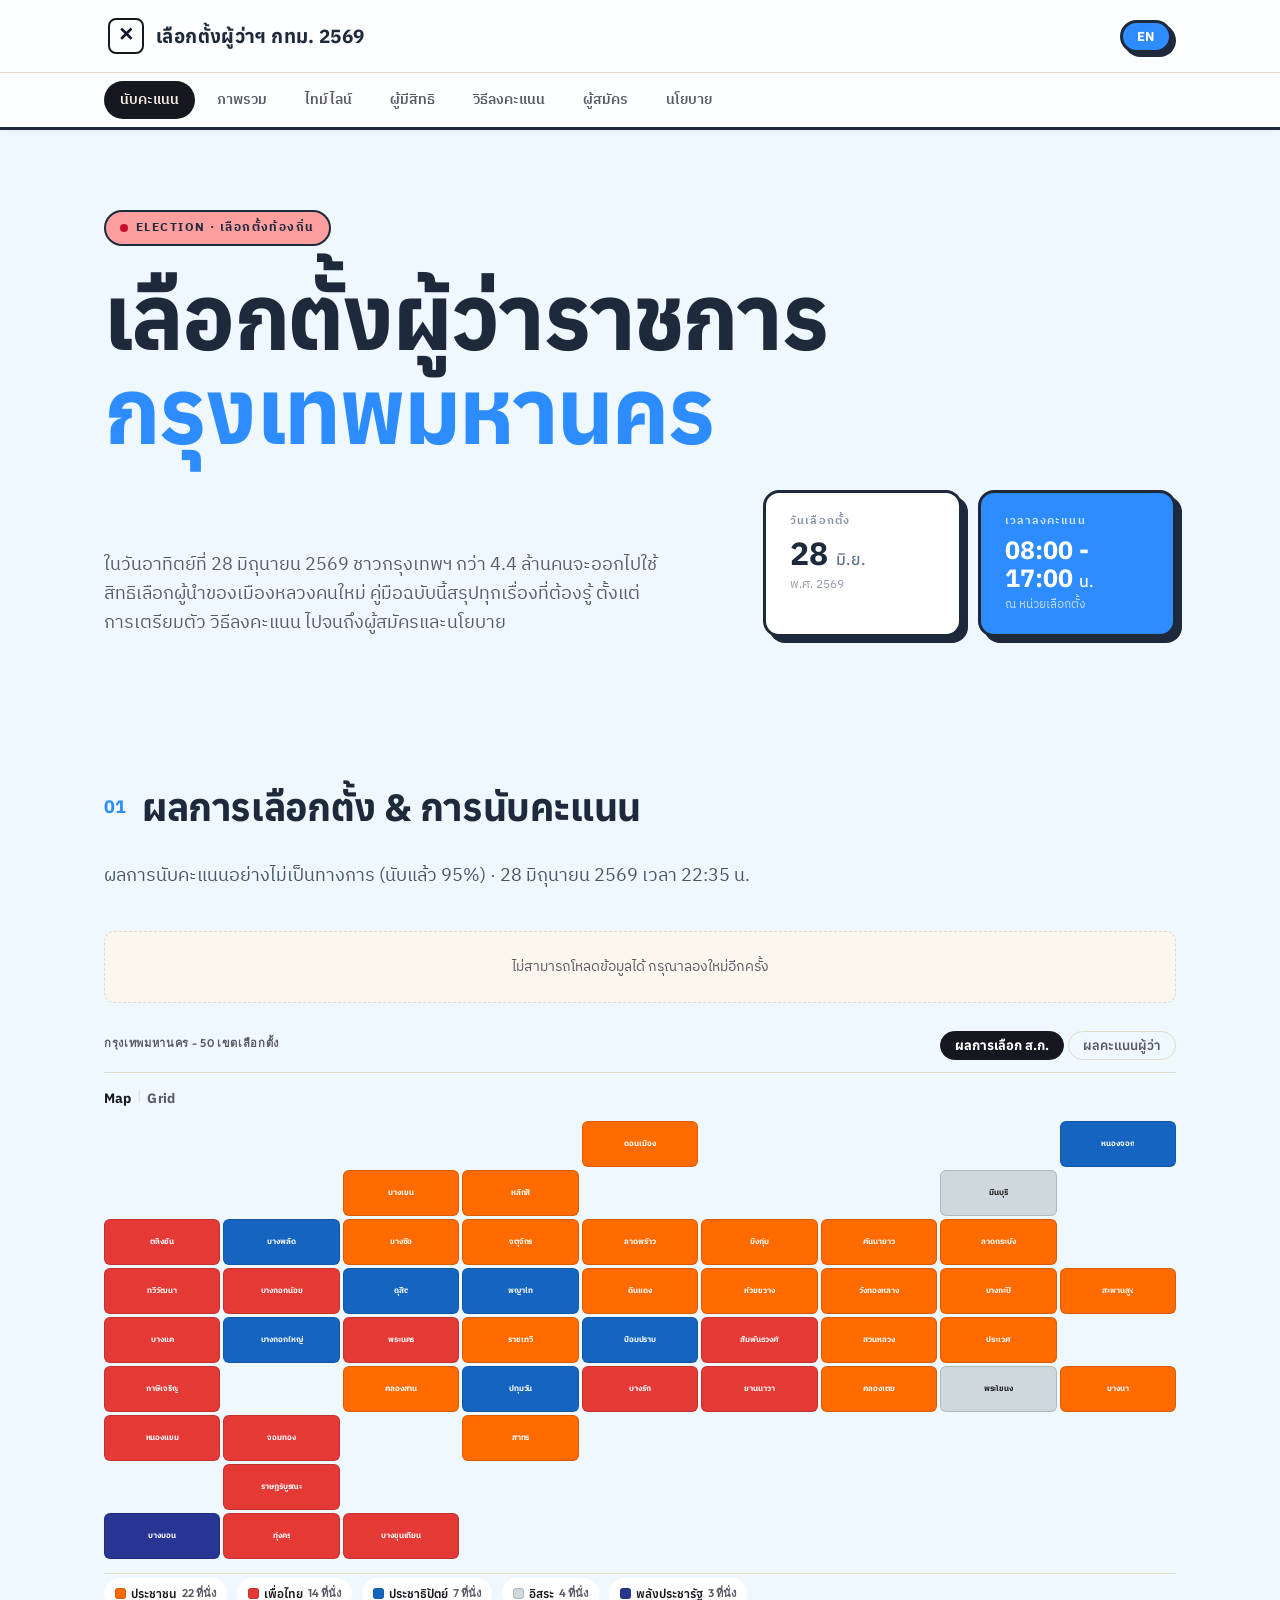
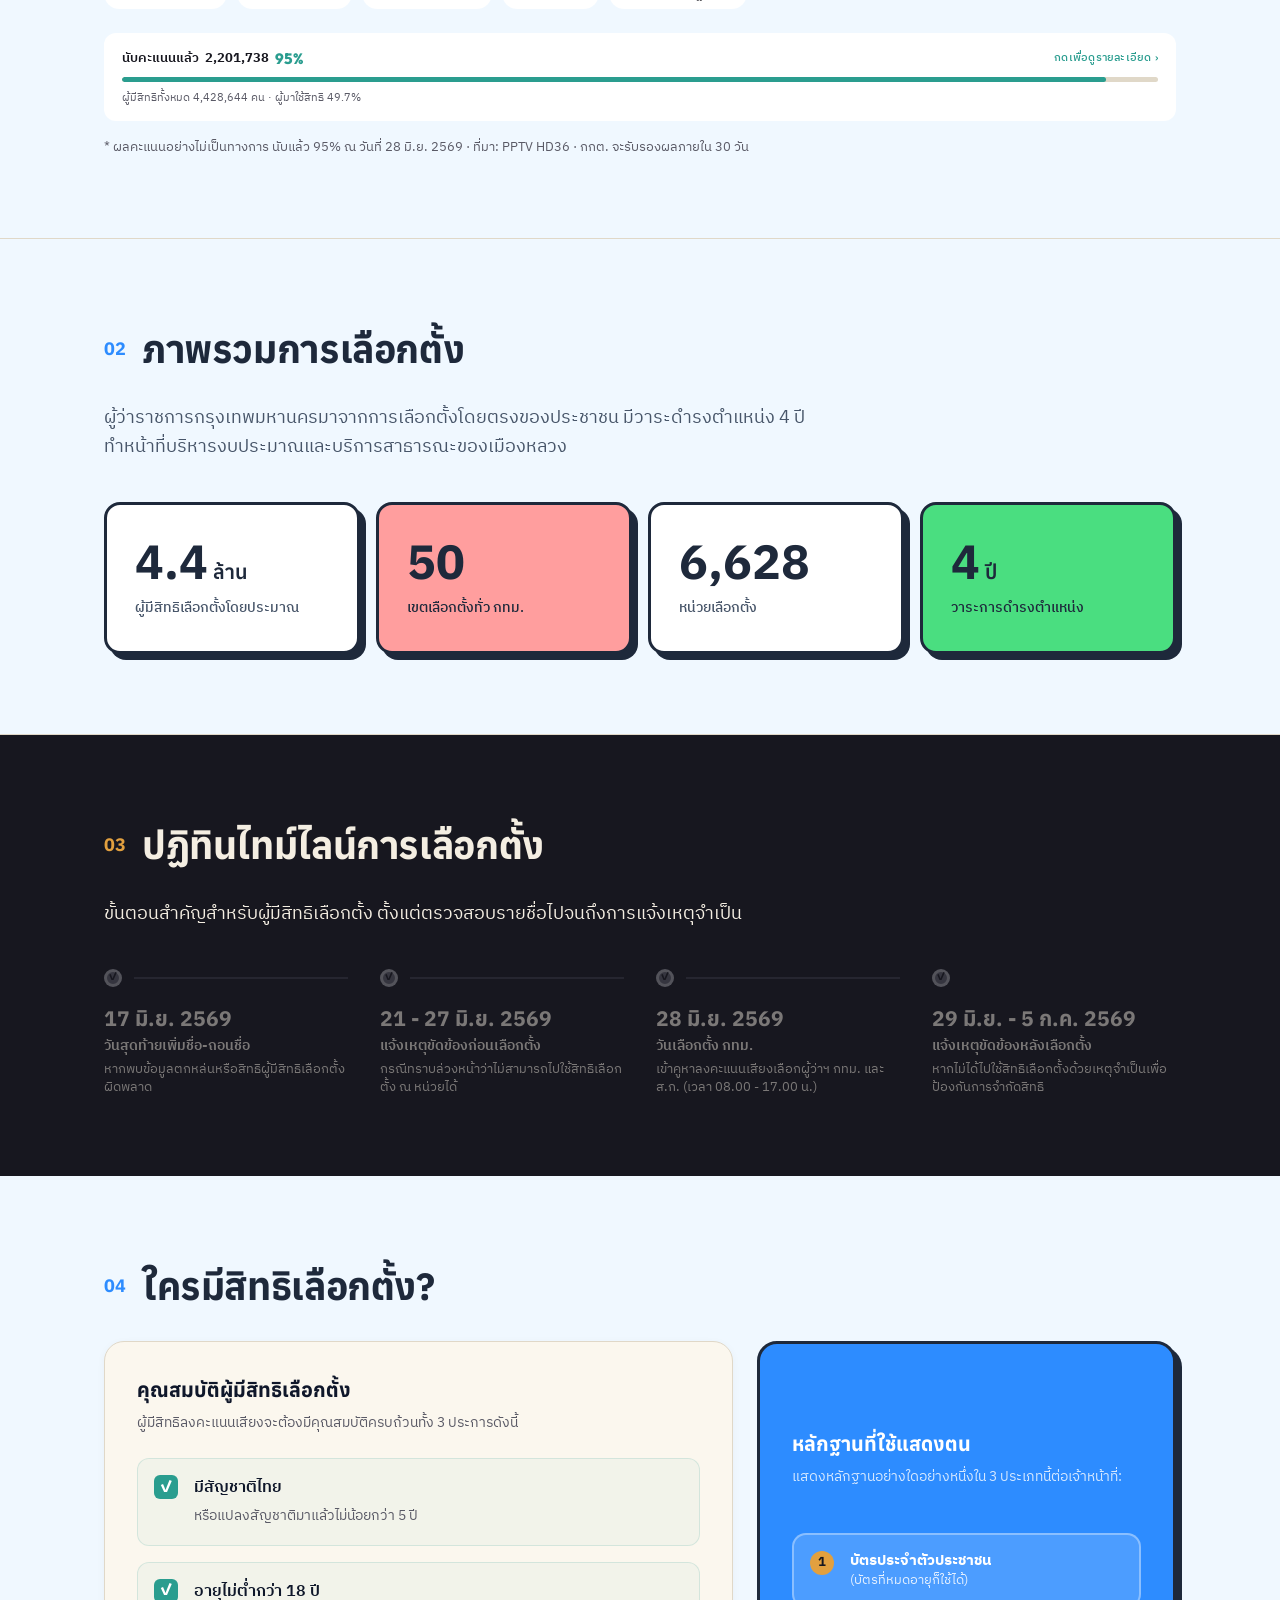
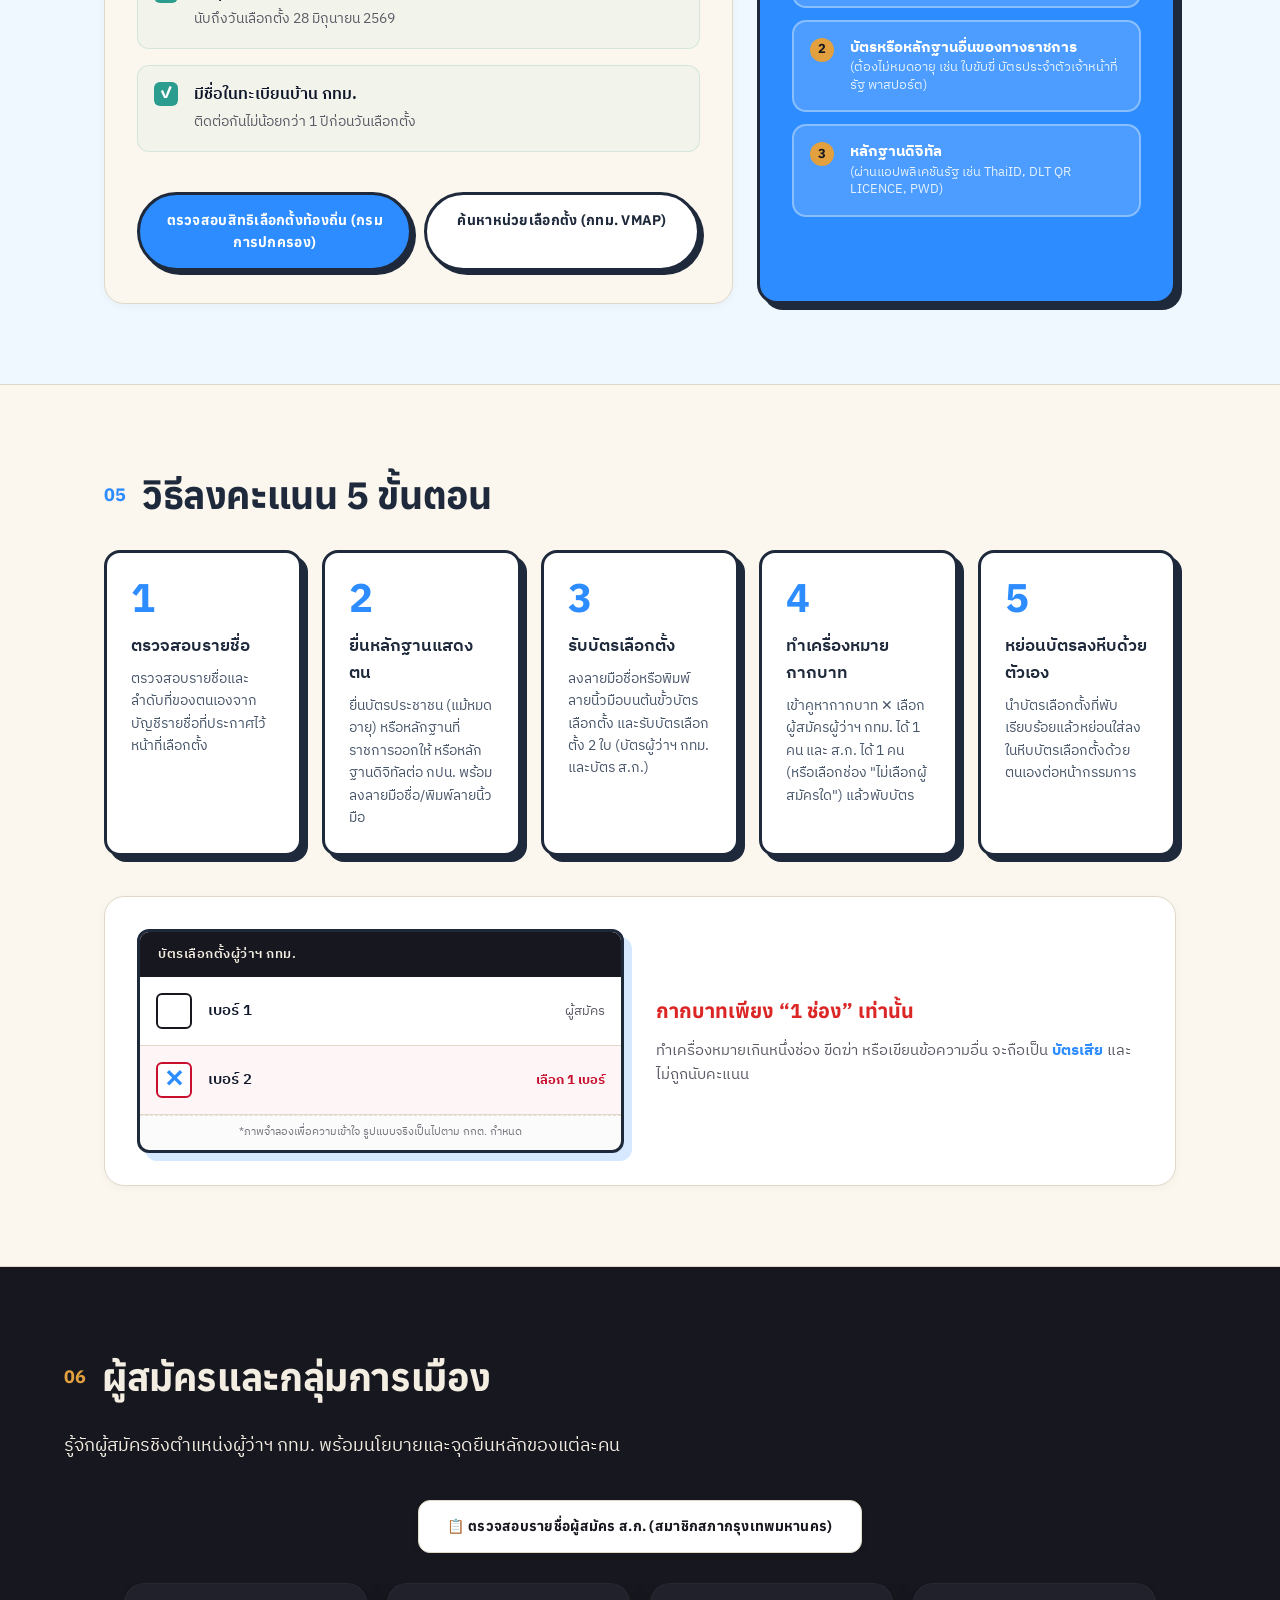
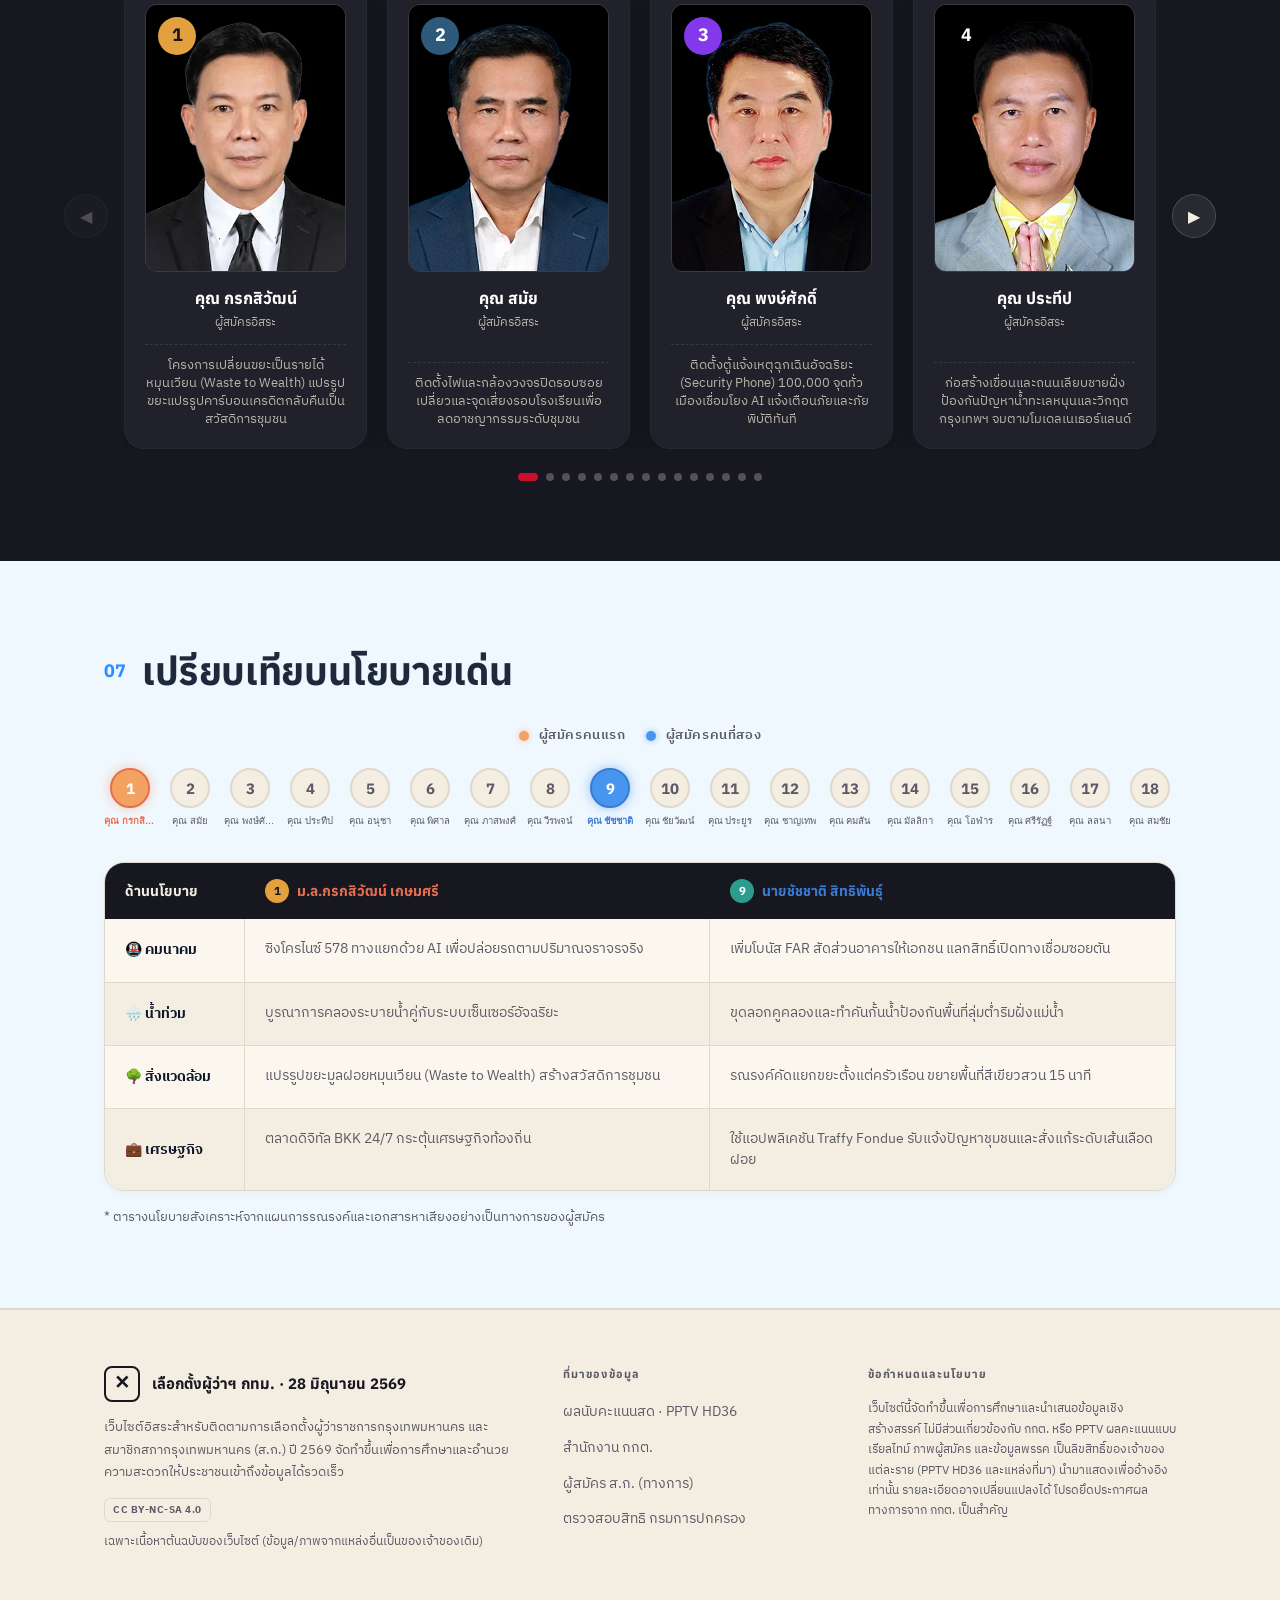
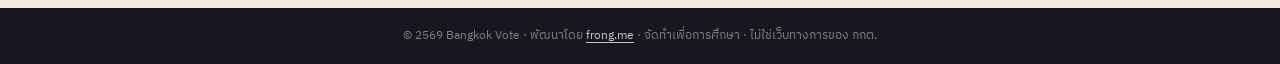
==== commit 1b784c51: "Credit PPTV; pull date/time/counted% from API; clarify data ownership - Add PPTV HD36 to footer data" ====
--- a/index.html
+++ b/index.html
@@ -85,7 +85,7 @@
         <span class="section-num text-red">01</span>
         <h2 data-i18n="s05title" class="section-title">ผลการเลือกตั้ง & การนับคะแนน</h2>
       </div>
-      <p data-i18n="s05para" class="section-lead">ผลการนับคะแนนอย่างไม่เป็นทางการ (นับแล้ว 95%) · 28 มิถุนายน 2569 เวลา 22:35 น.</p>
+      <p id="resSectionLead" class="section-lead">ผลการนับคะแนนอย่างไม่เป็นทางการ (นับแล้ว 95%) · 28 มิถุนายน 2569 เวลา 22:35 น.</p>
 
       <!-- Dynamic results rendered by app.js from PPTV API -->
       <div id="res-dynamic-wrap">
@@ -110,13 +110,15 @@
             <span class="sk-display-sep">|</span>
             <button class="sk-display-btn" data-display="grid" id="skDisplayGrid">Grid</button>
           </div>
-          <div id="sk-seat-grid" class="sk-seat-grid" role="img" aria-label="50 ที่นั่ง ส.ก. จำแนกตามพรรค"></div>
+          <div class="sk-grid-wrap">
+            <div id="sk-seat-grid" class="sk-seat-grid" role="img" aria-label="50 ที่นั่ง ส.ก. จำแนกตามพรรค"></div>
+            <!-- Floating group/sort toggle (Grid mode only), anchored to the grid -->
+            <button class="sk-group-fab" id="skGroupFab" aria-label="สลับการจัดเรียง">
+              <svg width="14" height="14" viewBox="0 0 24 24" fill="none" stroke="currentColor" stroke-width="2.5" stroke-linecap="round"><line x1="3" y1="6" x2="21" y2="6"/><line x1="3" y1="12" x2="15" y2="12"/><line x1="3" y1="18" x2="9" y2="18"/></svg>
+              <span id="skGroupFabLabel">จัดกลุ่ม</span>
+            </button>
+          </div>
           <div id="sk-legend" class="sk-legend"></div>
-          <!-- Floating group/sort toggle (Grid mode only) -->
-          <button class="sk-group-fab" id="skGroupFab" aria-label="สลับการจัดเรียง">
-            <svg width="14" height="14" viewBox="0 0 24 24" fill="none" stroke="currentColor" stroke-width="2.5" stroke-linecap="round"><line x1="3" y1="6" x2="21" y2="6"/><line x1="3" y1="12" x2="15" y2="12"/><line x1="3" y1="18" x2="9" y2="18"/></svg>
-            <span id="skGroupFabLabel">จัดกลุ่ม</span>
-          </button>
         </div>
 
         <!-- ผู้ว่า Panel — same UI, Governor dataset (live /api/map) -->
@@ -151,7 +153,7 @@
         </button>
       </div>
 
-      <p data-i18n="resPolicyNote" class="policy-note">* ผลคะแนนอย่างไม่เป็นทางการ นับแล้ว 95% ณ วันที่ 28 มิ.ย. 2569 · ที่มา: ไทยรัฐ, Thai PBS · กกต. จะรับรองผลภายใน 30 วัน</p>
+      <p id="resPolicyNote" class="policy-note">* ผลคะแนนอย่างไม่เป็นทางการ นับแล้ว 95% ณ วันที่ 28 มิ.ย. 2569 · ที่มา: PPTV HD36 · กกต. จะรับรองผลภายใน 30 วัน</p>
     </div>
   </section>
 
@@ -474,7 +476,7 @@
         <p class="footer-about" data-i18n="footAbout">เว็บไซต์อิสระสำหรับติดตามการเลือกตั้งผู้ว่าราชการกรุงเทพมหานคร และสมาชิกสภากรุงเทพมหานคร (ส.ก.) ปี 2569 จัดทำขึ้นเพื่อการศึกษาและอำนวยความสะดวกให้ประชาชนเข้าถึงข้อมูลได้รวดเร็ว</p>
         <div class="footer-license">
           <span class="license-badge">CC BY-NC-SA 4.0</span>
-          <span class="footer-muted" data-i18n="footLicense">เผยแพร่ภายใต้สัญญาอนุญาต Creative Commons</span>
+          <span class="footer-muted" data-i18n="footLicense">เฉพาะเนื้อหาต้นฉบับของเว็บไซต์ (ข้อมูล/ภาพจากแหล่งอื่นเป็นของเจ้าของเดิม)</span>
         </div>
       </div>
 
@@ -482,6 +484,7 @@
       <div class="footer-col">
         <h4 class="footer-col-title" data-i18n="footSourcesTitle">ที่มาของข้อมูล</h4>
         <ul class="footer-links">
+          <li><a href="https://www.pptvhd36.com" target="_blank" rel="noopener" class="footer-link">ผลนับคะแนนสด · PPTV HD36</a></li>
           <li><a href="https://www.ect.go.th" target="_blank" rel="noopener" class="footer-link">สำนักงาน กกต.</a></li>
           <li><a href="https://xn--69-lqia3ab9gta7d4br0h8b9dwa2jl0n.com/?page_id=1890" target="_blank" rel="noopener" class="footer-link">ผู้สมัคร ส.ก. (ทางการ)</a></li>
           <li><a href="https://boraservices.bora.dopa.go.th/election/enqelection-local/" target="_blank" rel="noopener" class="footer-link">ตรวจสอบสิทธิ กรมการปกครอง</a></li>
@@ -491,7 +494,7 @@
       <!-- Col 3: Legal -->
       <div class="footer-col">
         <h4 class="footer-col-title" data-i18n="footLegalTitle">ข้อกำหนดและนโยบาย</h4>
-        <p class="footer-muted" data-i18n="footDisc">เว็บไซต์นี้จัดทำขึ้นเพื่อการศึกษาและนำเสนอข้อมูลเชิงสร้างสรรค์ ข้อมูลผู้สมัครและนโยบายรวบรวมจากสื่อมวลชนและแหล่งหาเสียงทางการ รายละเอียดนโยบายอาจมีการเปลี่ยนแปลงได้ โปรดยึดข้อมูลประกาศทางการจาก กกต. เป็นสำคัญ</p>
+        <p class="footer-muted" data-i18n="footDisc">เว็บไซต์นี้จัดทำขึ้นเพื่อการศึกษาและนำเสนอข้อมูลเชิงสร้างสรรค์ ไม่มีส่วนเกี่ยวข้องกับ กกต. หรือ PPTV ผลคะแนนแบบเรียลไทม์ ภาพผู้สมัคร และข้อมูลพรรค เป็นลิขสิทธิ์ของเจ้าของแต่ละราย (PPTV HD36 และแหล่งที่มา) นำมาแสดงเพื่ออ้างอิงเท่านั้น รายละเอียดอาจเปลี่ยนแปลงได้ โปรดยึดประกาศผลทางการจาก กกต. เป็นสำคัญ</p>
       </div>
 
     </div>
@@ -519,7 +522,7 @@
         <button class="sk-sheet-close" id="skSheetClose" aria-label="ปิด">✕</button>
       </div>
       <div class="sk-sheet-timestamp">
-        <span>🕐</span><span>อัปเดตล่าสุด ณ วันที่ 29 มิ.ย. 2569 18:25 น.</span>
+        <span>🕐</span><span id="skSheetTimestamp">อัปเดตล่าสุด ณ วันที่ 29 มิ.ย. 2569 18:25 น.</span>
       </div>
       <div class="sk-sheet-cand-list" id="skSheetCandList"></div>
     </div>
--- a/style.css
+++ b/style.css
@@ -2680,7 +2680,7 @@
 }
 
 /* ── Group FAB ───────────────────────────────────────────────────────────── */
-.district-panel { position: relative; }
+.sk-grid-wrap { position: relative; }
 
 .sk-group-fab {
   position: absolute;
@@ -2814,53 +2814,7 @@
 
 .sk-seat--unknown .sk-seat-district-label { color: rgba(80,80,80,0.7); }
 
-/* ── ส.ก. grouped-by-party view (seat counts) ────────────────────────────── */
-.sk-seat-grid--groups {
-  display: flex;
-  flex-direction: column;
-  grid-template-columns: none;
-  gap: 16px;
-}
-
-.sk-group { display: flex; flex-direction: column; gap: 7px; }
-
-.sk-group-header {
-  display: flex;
-  align-items: center;
-  gap: 7px;
-}
-
-.sk-group-dot {
-  width: 11px; height: 11px;
-  border-radius: 3px;
-  flex-shrink: 0;
-}
-
-.sk-group-name {
-  font-size: 0.85rem;
-  font-weight: 700;
-  font-family: var(--font-heading);
-  color: var(--text-dark);
-}
-
-.sk-group-count {
-  margin-left: auto;
-  font-size: 0.78rem;
-  font-weight: 700;
-  color: var(--text-muted);
-  background: var(--bg-cream);
-  border: 1px solid var(--border-color);
-  border-radius: 20px;
-  padding: 2px 10px;
-}
-
-.sk-group-seats {
-  display: grid;
-  grid-template-columns: repeat(8, 1fr);
-  gap: 6px;
-}
-
-/* ── ผู้ว่า district-ordered cell (zone no + name) ────────────────────────── */
+/* ── District-ordered cell (zone no + name) — ผู้ว่า & ส.ก. Grid ──────────── */
 .sk-seat--district {
   aspect-ratio: auto;
   min-height: 52px;
@@ -3055,10 +3009,14 @@
 
 /* ── Candidate rows inside sheet ─────────────────────────────────────────── */
 .sk-sheet-cand-list {
-  padding: 14px 16px 24px;
+  padding: 14px 16px 16px;
   display: flex;
   flex-direction: column;
   gap: 10px;
+  /* Show ~4 cards, scroll for the rest */
+  max-height: 392px;
+  overflow-y: auto;
+  overscroll-behavior: contain;
 }
 
 .sk-sheet-loading {
@@ -3106,11 +3064,17 @@
   width: 52px;
   height: 58px;
   border-radius: 10px;
+  background: var(--border-color);
+  flex-shrink: 0;
+  overflow: hidden;
+}
+
+.sk-sheet-avatar img {
+  width: 100%;
+  height: 100%;
   object-fit: cover;
   object-position: top;
-  background: var(--border-color);
   display: block;
-  flex-shrink: 0;
 }
 
 .sk-sheet-cand-body { min-width: 0; }
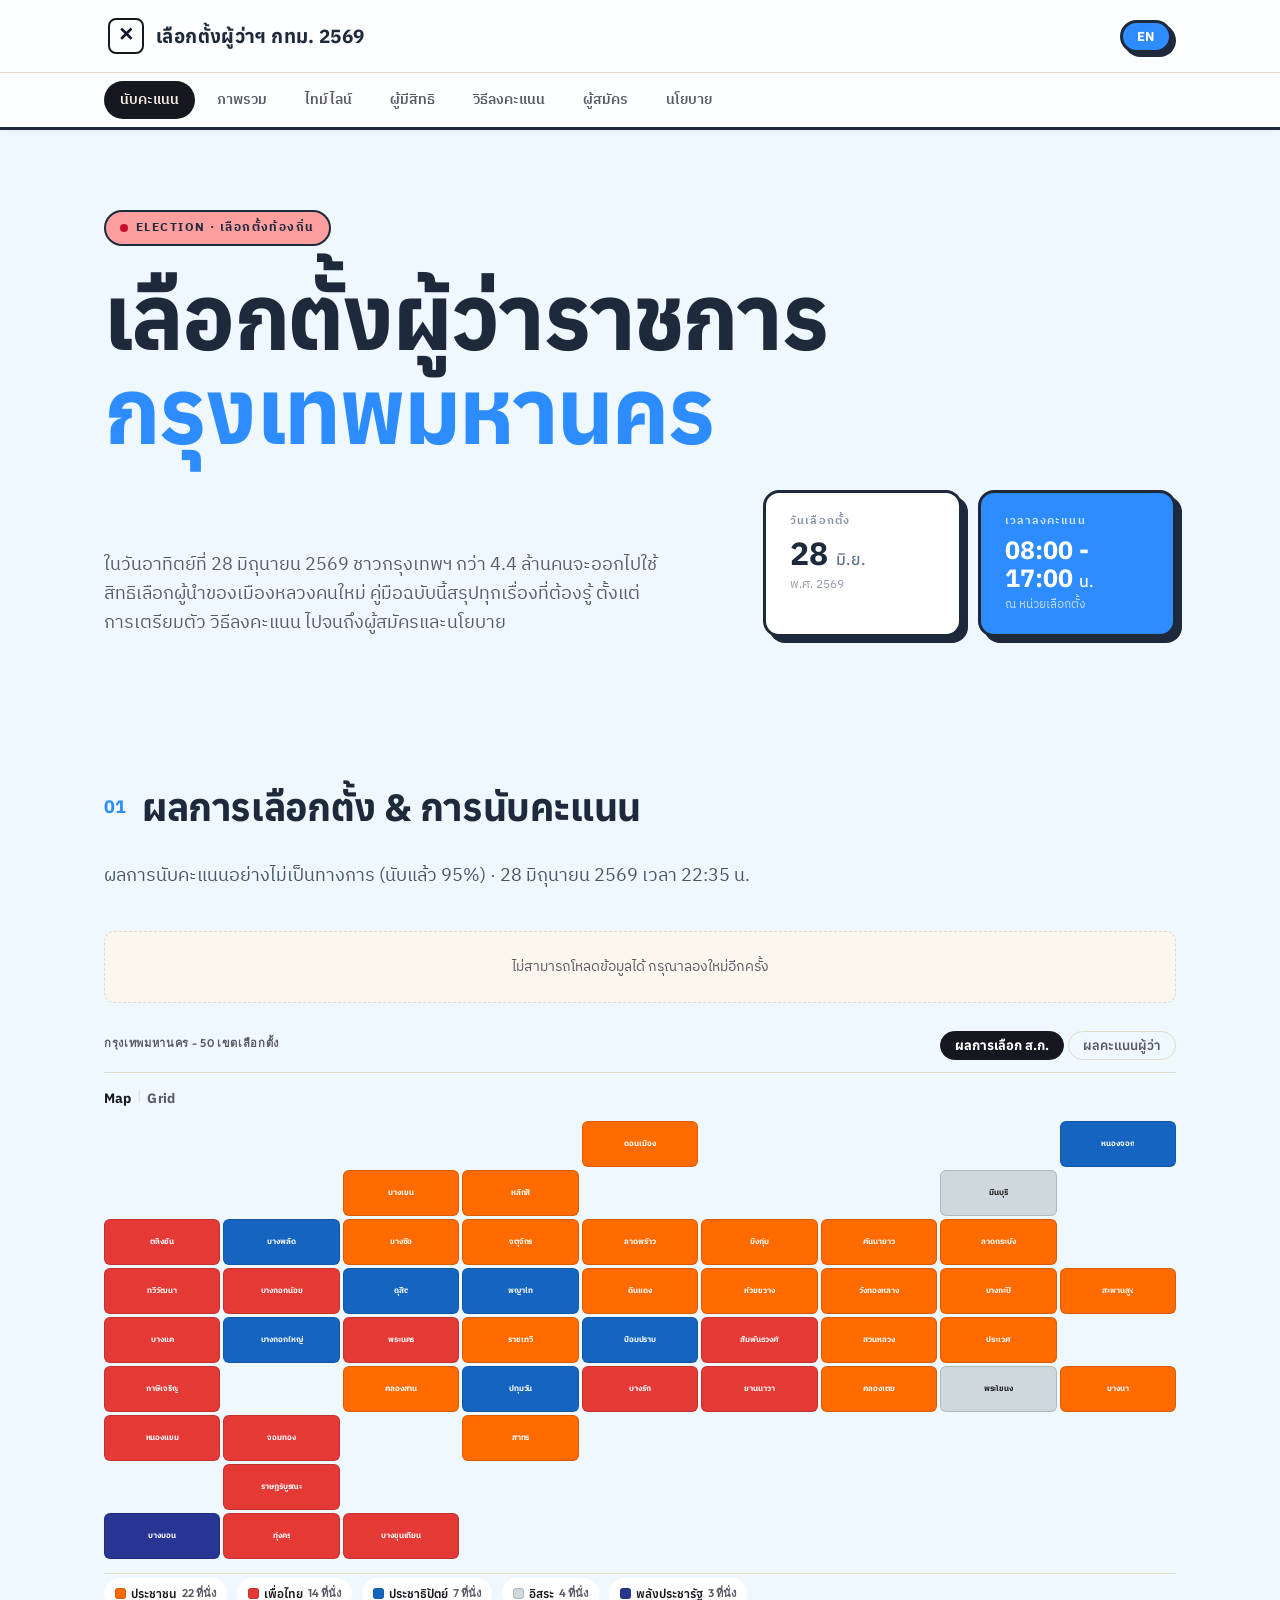
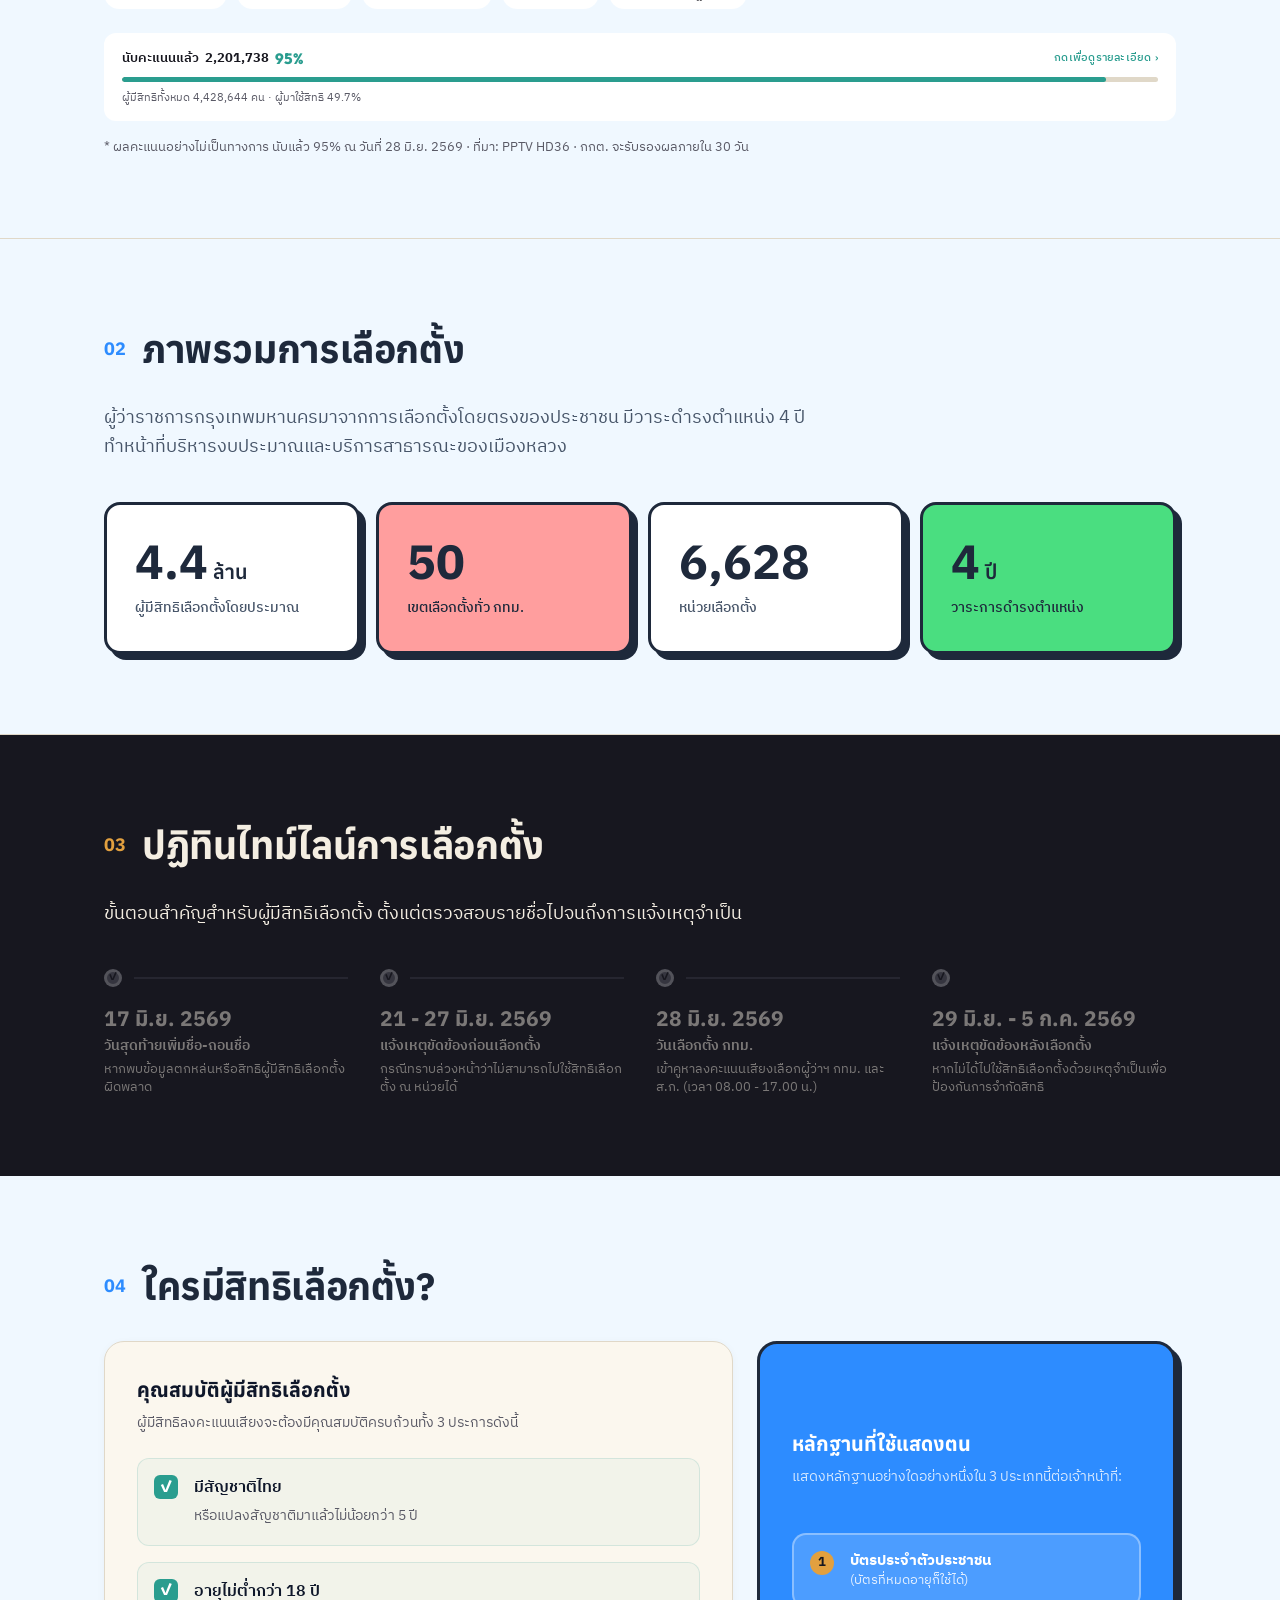
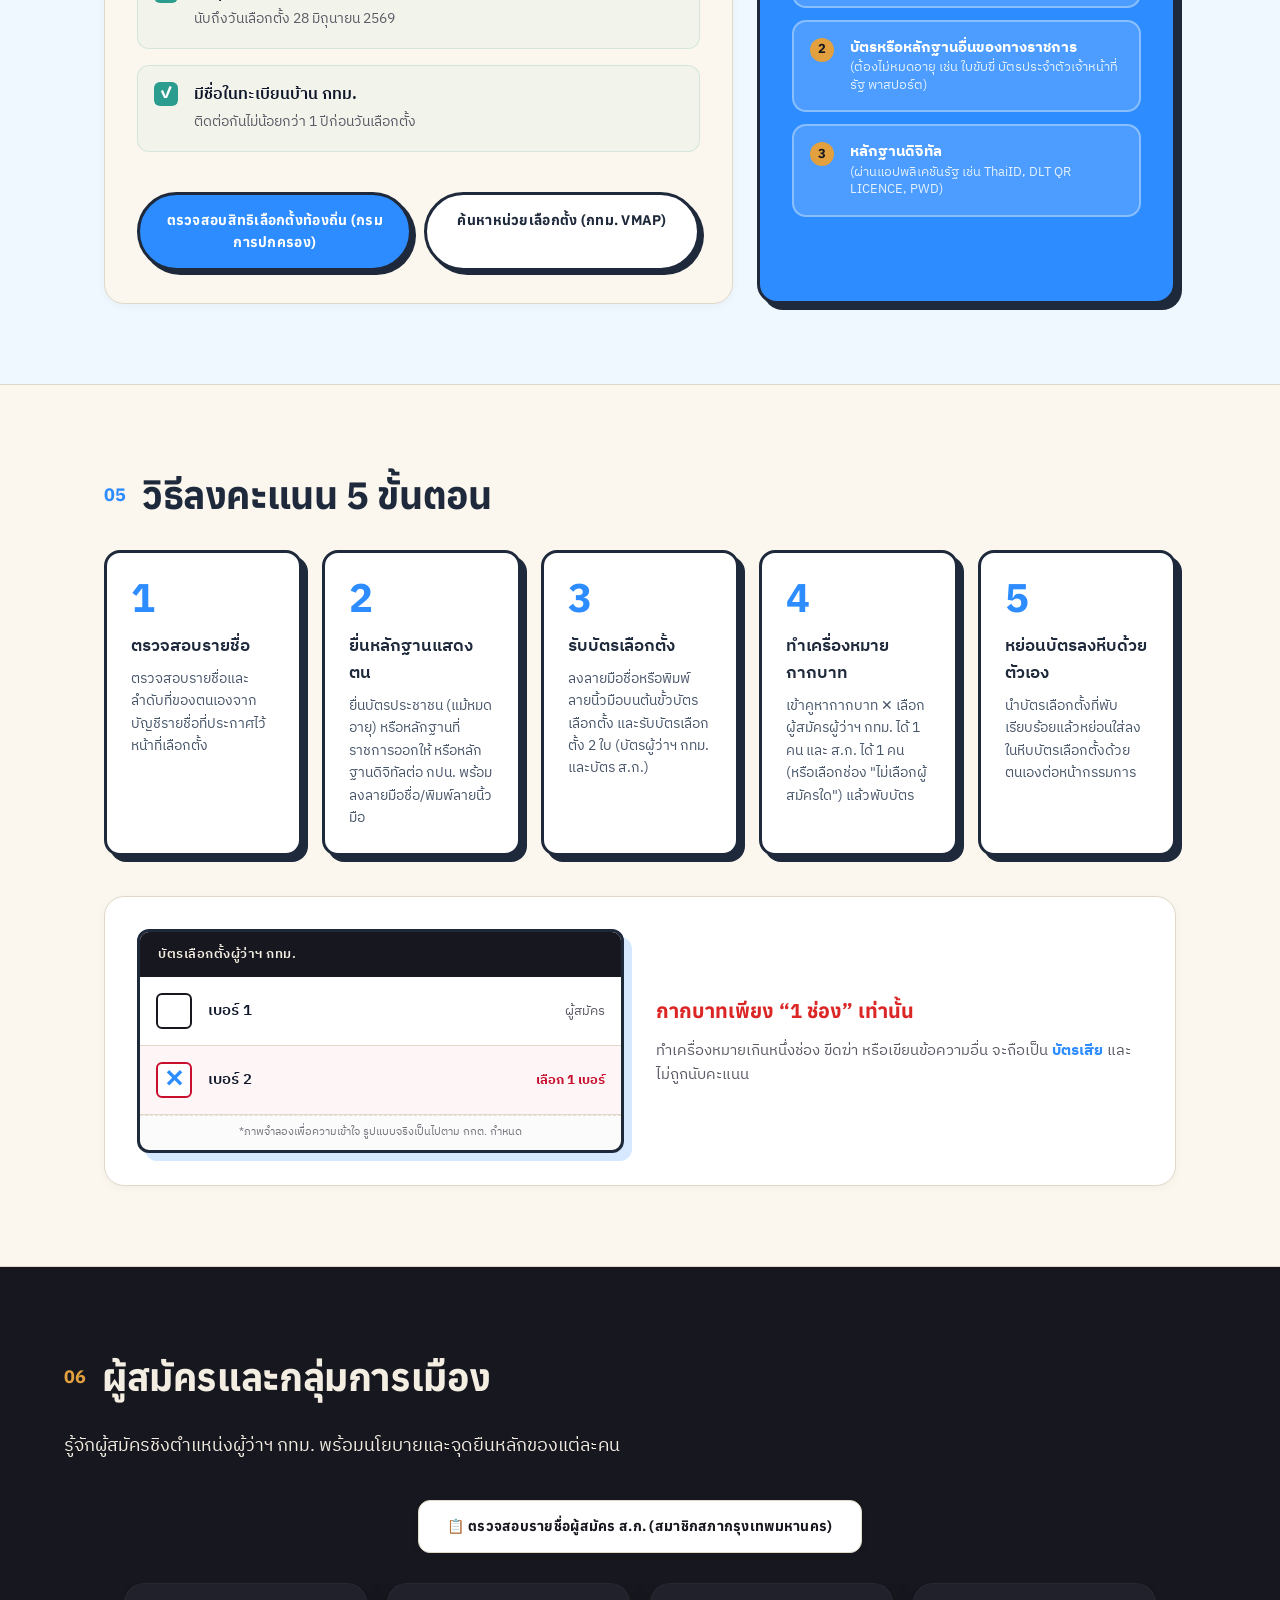
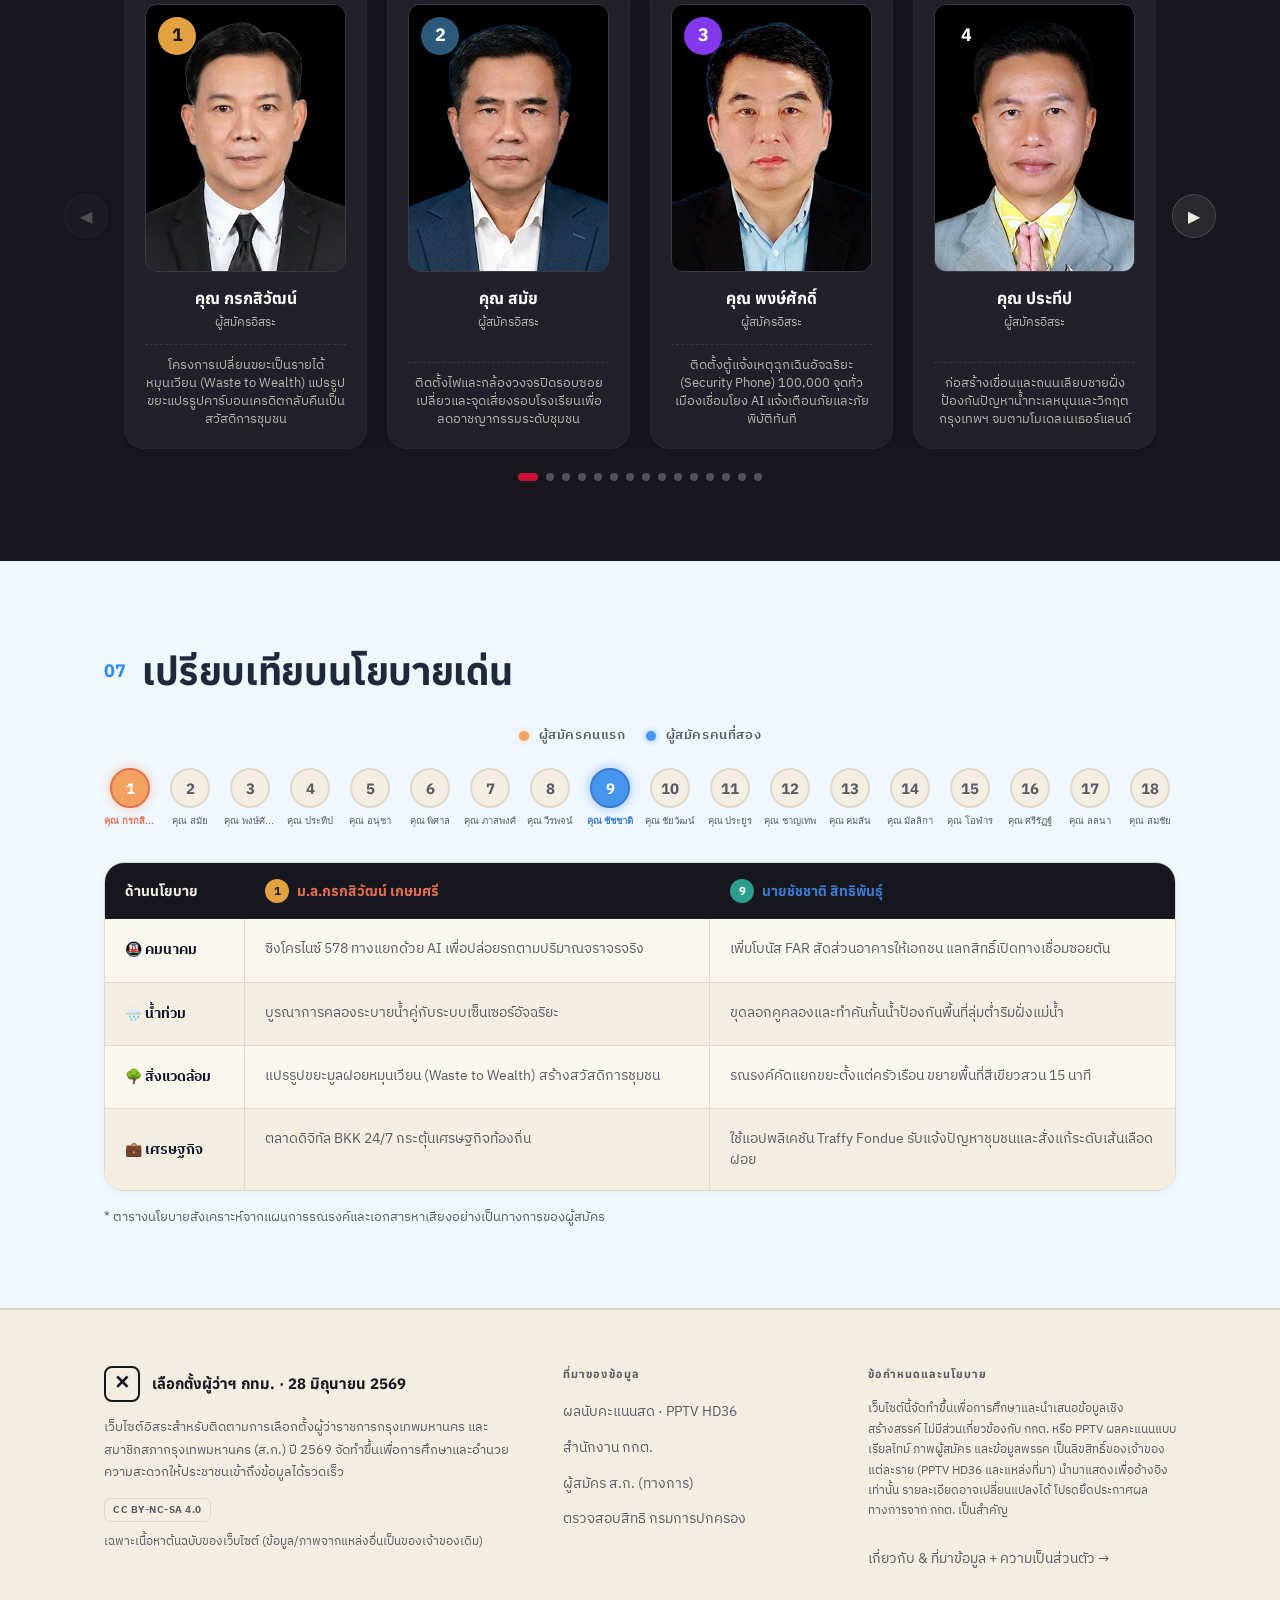
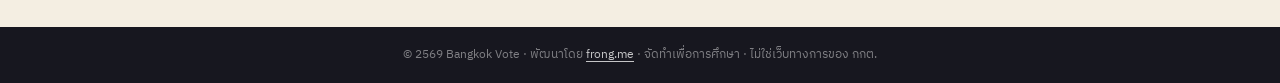
==== commit 2fb7ce4d: "Add About/Data-Sources/Disclaimer page, GA4 analytics, privacy notice - New about.html: about, data " ====
--- a/index.html
+++ b/index.html
@@ -18,6 +18,15 @@
   <link href="https://fonts.googleapis.com/css2?family=Anuphan:wght@400;500;600;700&family=IBM+Plex+Sans+Thai:wght@400;500;600;700&family=Outfit:wght@400;500;600;700&display=swap" rel="stylesheet">
   <!-- Stylesheet -->
   <link rel="stylesheet" href="style.css">
+
+  <!-- Google Analytics 4 — replace G-XXXXXXXXXX with your real Measurement ID -->
+  <script async src="https://www.googletagmanager.com/gtag/js?id=G-XXXXXXXXXX"></script>
+  <script>
+    window.dataLayer = window.dataLayer || [];
+    function gtag(){dataLayer.push(arguments);}
+    gtag('js', new Date());
+    gtag('config', 'G-XXXXXXXXXX', { anonymize_ip: true });
+  </script>
 </head>
 <body>
 
@@ -495,6 +504,7 @@
       <div class="footer-col">
         <h4 class="footer-col-title" data-i18n="footLegalTitle">ข้อกำหนดและนโยบาย</h4>
         <p class="footer-muted" data-i18n="footDisc">เว็บไซต์นี้จัดทำขึ้นเพื่อการศึกษาและนำเสนอข้อมูลเชิงสร้างสรรค์ ไม่มีส่วนเกี่ยวข้องกับ กกต. หรือ PPTV ผลคะแนนแบบเรียลไทม์ ภาพผู้สมัคร และข้อมูลพรรค เป็นลิขสิทธิ์ของเจ้าของแต่ละราย (PPTV HD36 และแหล่งที่มา) นำมาแสดงเพื่ออ้างอิงเท่านั้น รายละเอียดอาจเปลี่ยนแปลงได้ โปรดยึดประกาศผลทางการจาก กกต. เป็นสำคัญ</p>
+        <p style="margin-top:10px"><a href="about.html" class="footer-link" data-i18n="footAboutLink">เกี่ยวกับ & ที่มาข้อมูล + ความเป็นส่วนตัว →</a></p>
       </div>
 
     </div>
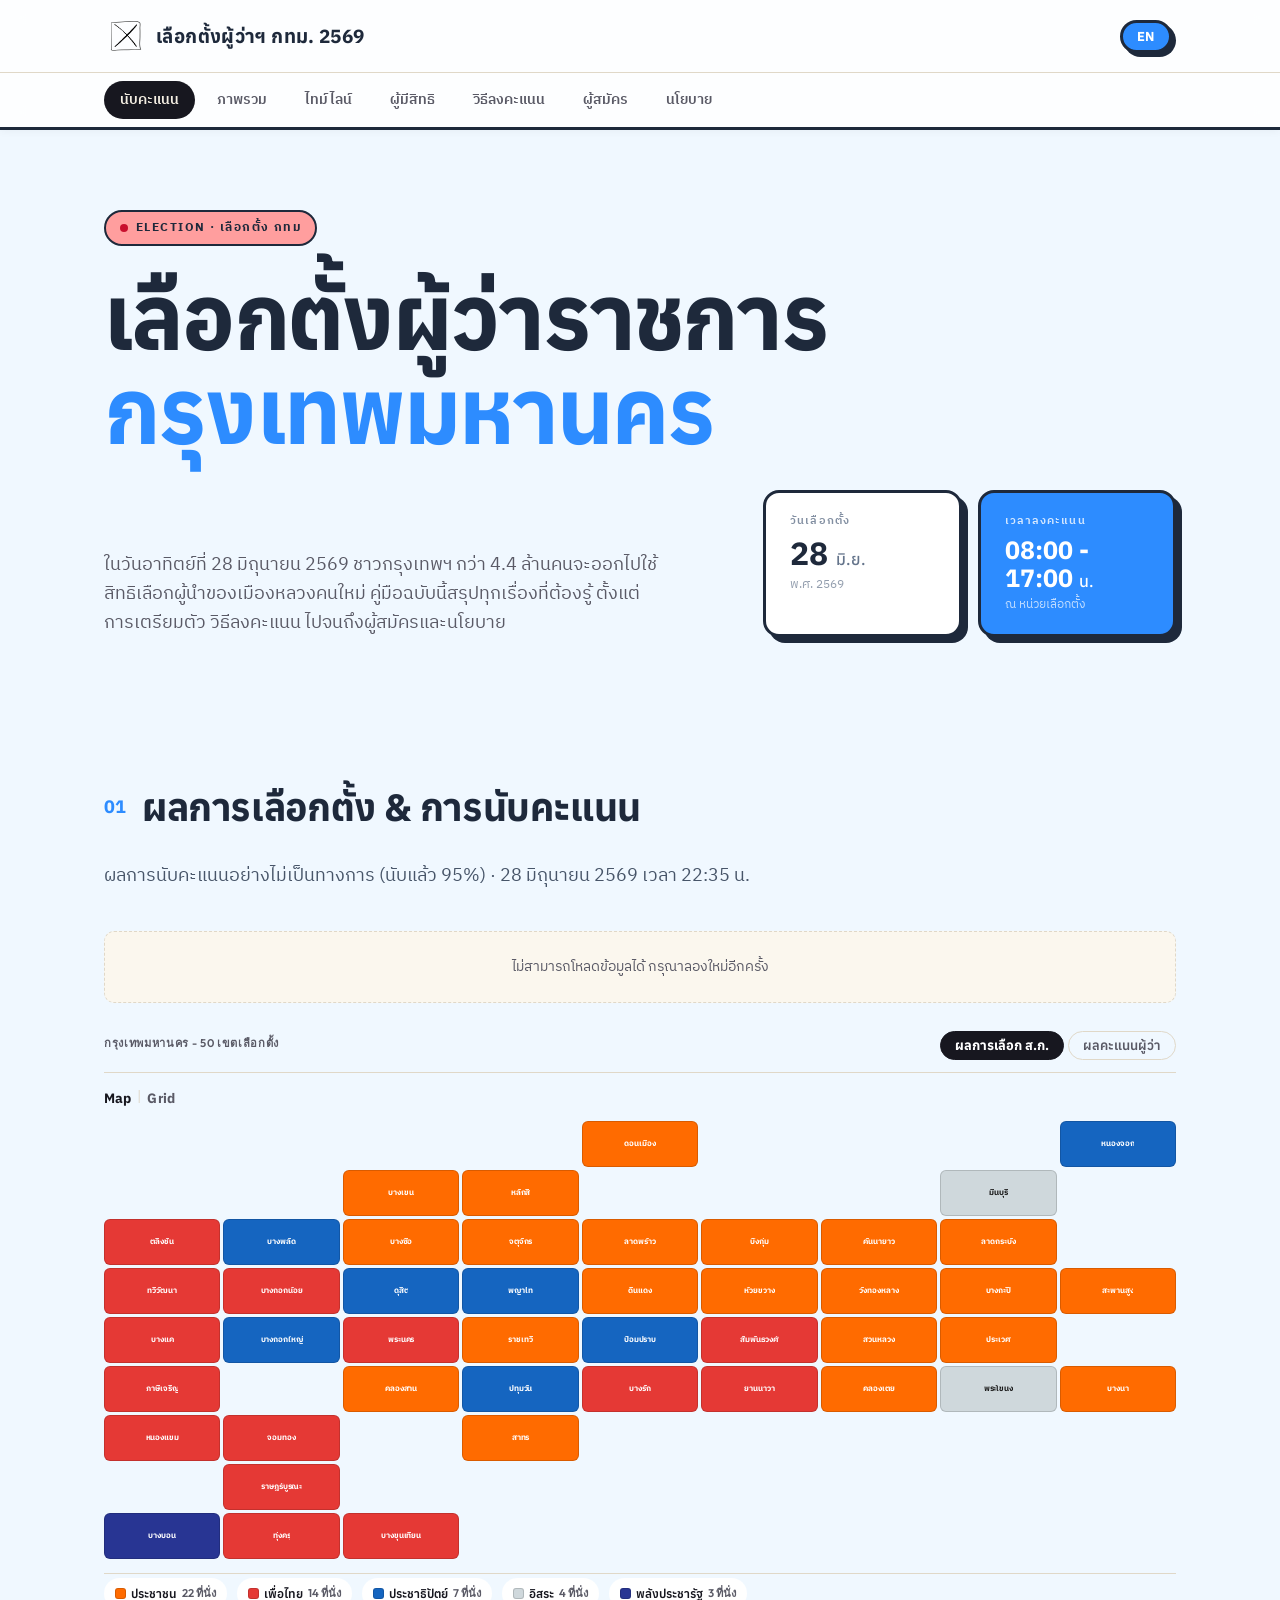
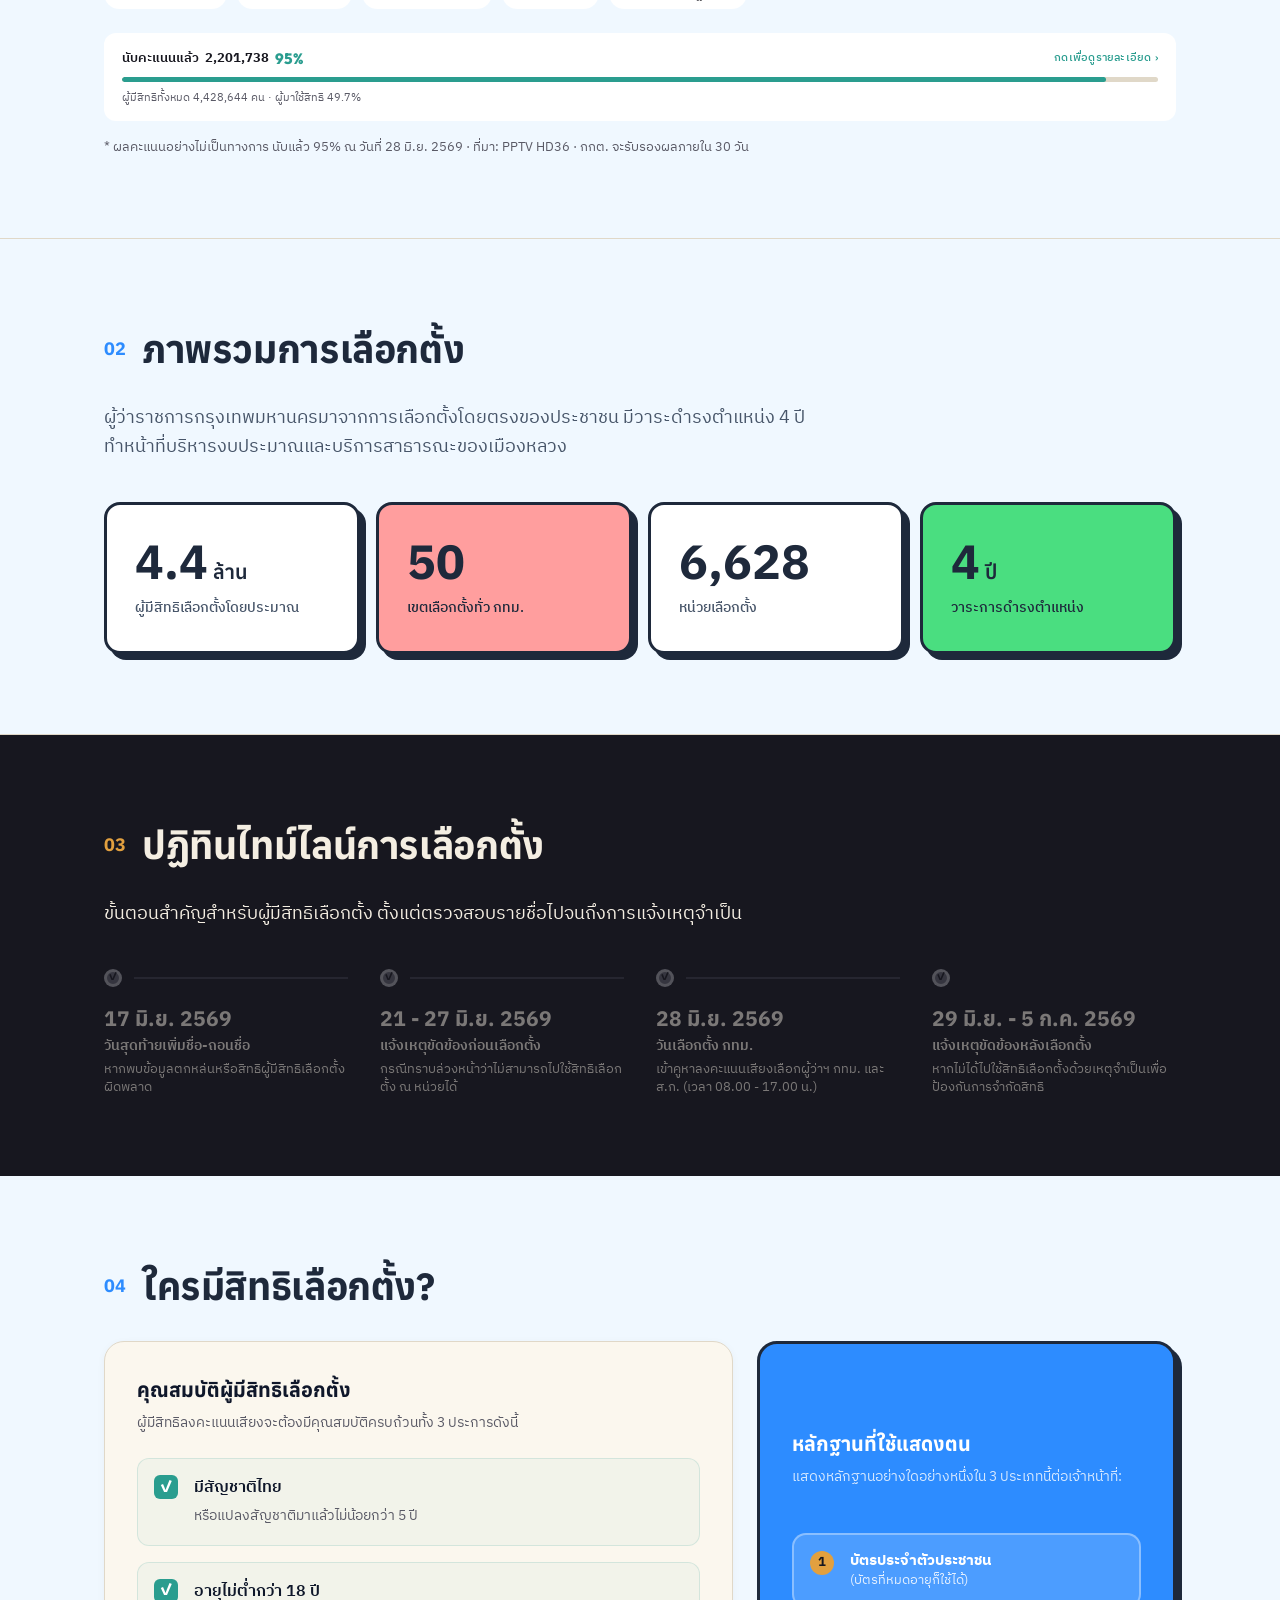
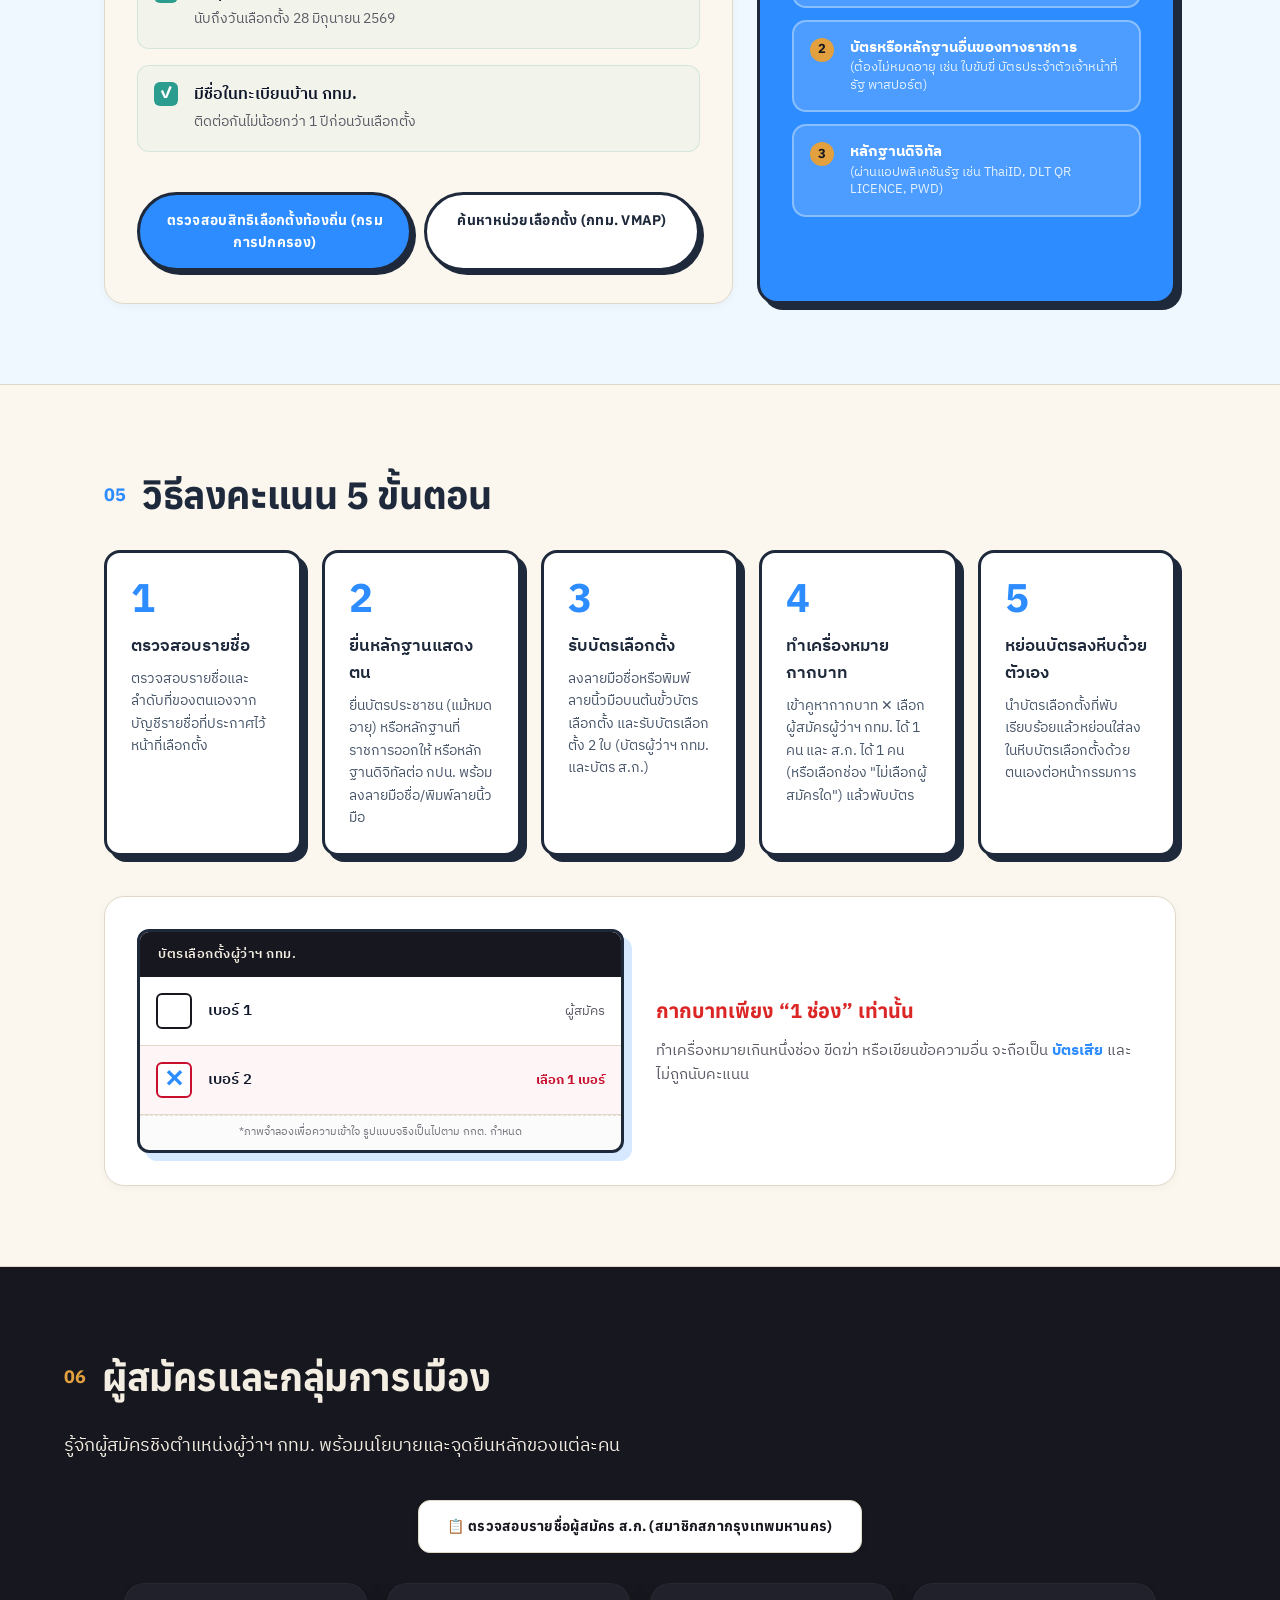
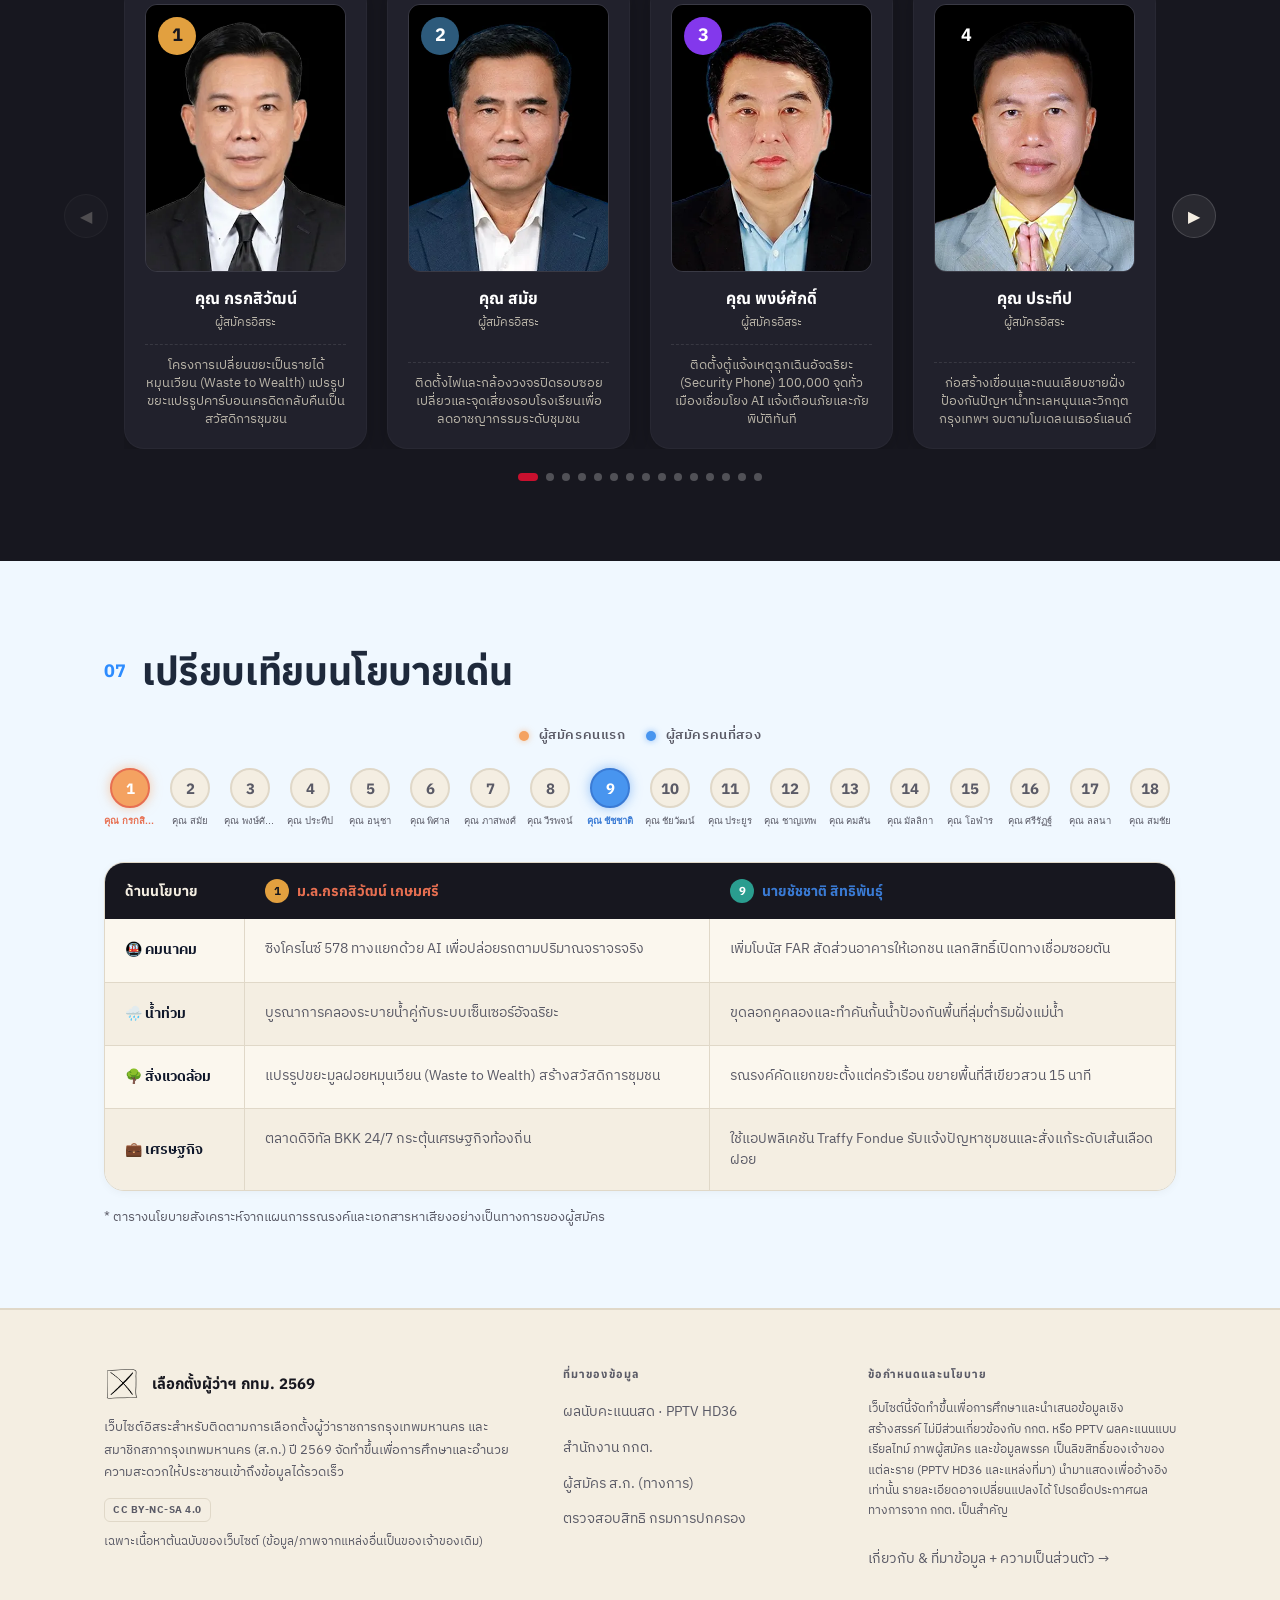
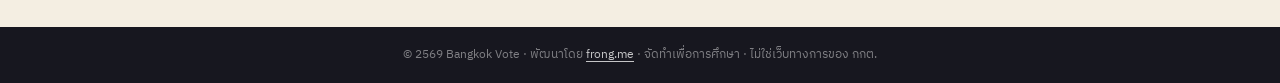
==== commit 15c4d317: "Rebrand: image logo, Bangkok Vote wording - Replace the ✕ text brand icon with assets/logo.webp (hea" ====
--- a/index.html
+++ b/index.html
@@ -34,7 +34,7 @@
   <header class="main-header">
     <div class="header-container">
       <div class="brand-group">
-        <div class="brand-icon">✕</div>
+        <img src="assets/logo.webp" alt="Bangkok Vote" class="brand-icon brand-logo">
         <span data-i18n="brand" class="brand-text">เลือกตั้งผู้ว่าฯ กทม. 2569</span>
       </div>
       <div class="action-group">
@@ -59,7 +59,7 @@
     <div class="container">
       <div class="badge-accent">
         <span class="badge-dot"></span>
-        <span data-i18n="kicker">ELECTION · เลือกตั้งท้องถิ่น</span>
+        <span data-i18n="kicker">ELECTION · เลือกตั้ง กทม</span>
       </div>
       <h1 class="hero-title">
         <span data-i18n="heroL1">เลือกตั้งผู้ว่าราชการ</span><br>
@@ -479,8 +479,8 @@
       <!-- Col 1: Brand -->
       <div class="footer-col">
         <div class="footer-brand">
-          <div class="brand-icon">✕</div>
-          <span data-i18n="footBrand" class="footer-brand-text">เลือกตั้งผู้ว่าฯ กทม. · 28 มิถุนายน 2569</span>
+          <img src="assets/logo.webp" alt="Bangkok Vote" class="brand-icon brand-logo">
+          <span data-i18n="footBrand" class="footer-brand-text">เลือกตั้งผู้ว่าฯ กทม. 2569</span>
         </div>
         <p class="footer-about" data-i18n="footAbout">เว็บไซต์อิสระสำหรับติดตามการเลือกตั้งผู้ว่าราชการกรุงเทพมหานคร และสมาชิกสภากรุงเทพมหานคร (ส.ก.) ปี 2569 จัดทำขึ้นเพื่อการศึกษาและอำนวยความสะดวกให้ประชาชนเข้าถึงข้อมูลได้รวดเร็ว</p>
         <div class="footer-license">
--- a/style.css
+++ b/style.css
@@ -124,6 +124,13 @@
   font-weight: 700;
 }
 
+/* Image logo variant — drop the drawn border, let the artwork fill the box */
+.brand-logo {
+  border: none;
+  object-fit: contain;
+  background: transparent;
+}
+
 .brand-text {
   font-family: var(--font-heading);
   font-weight: 700;
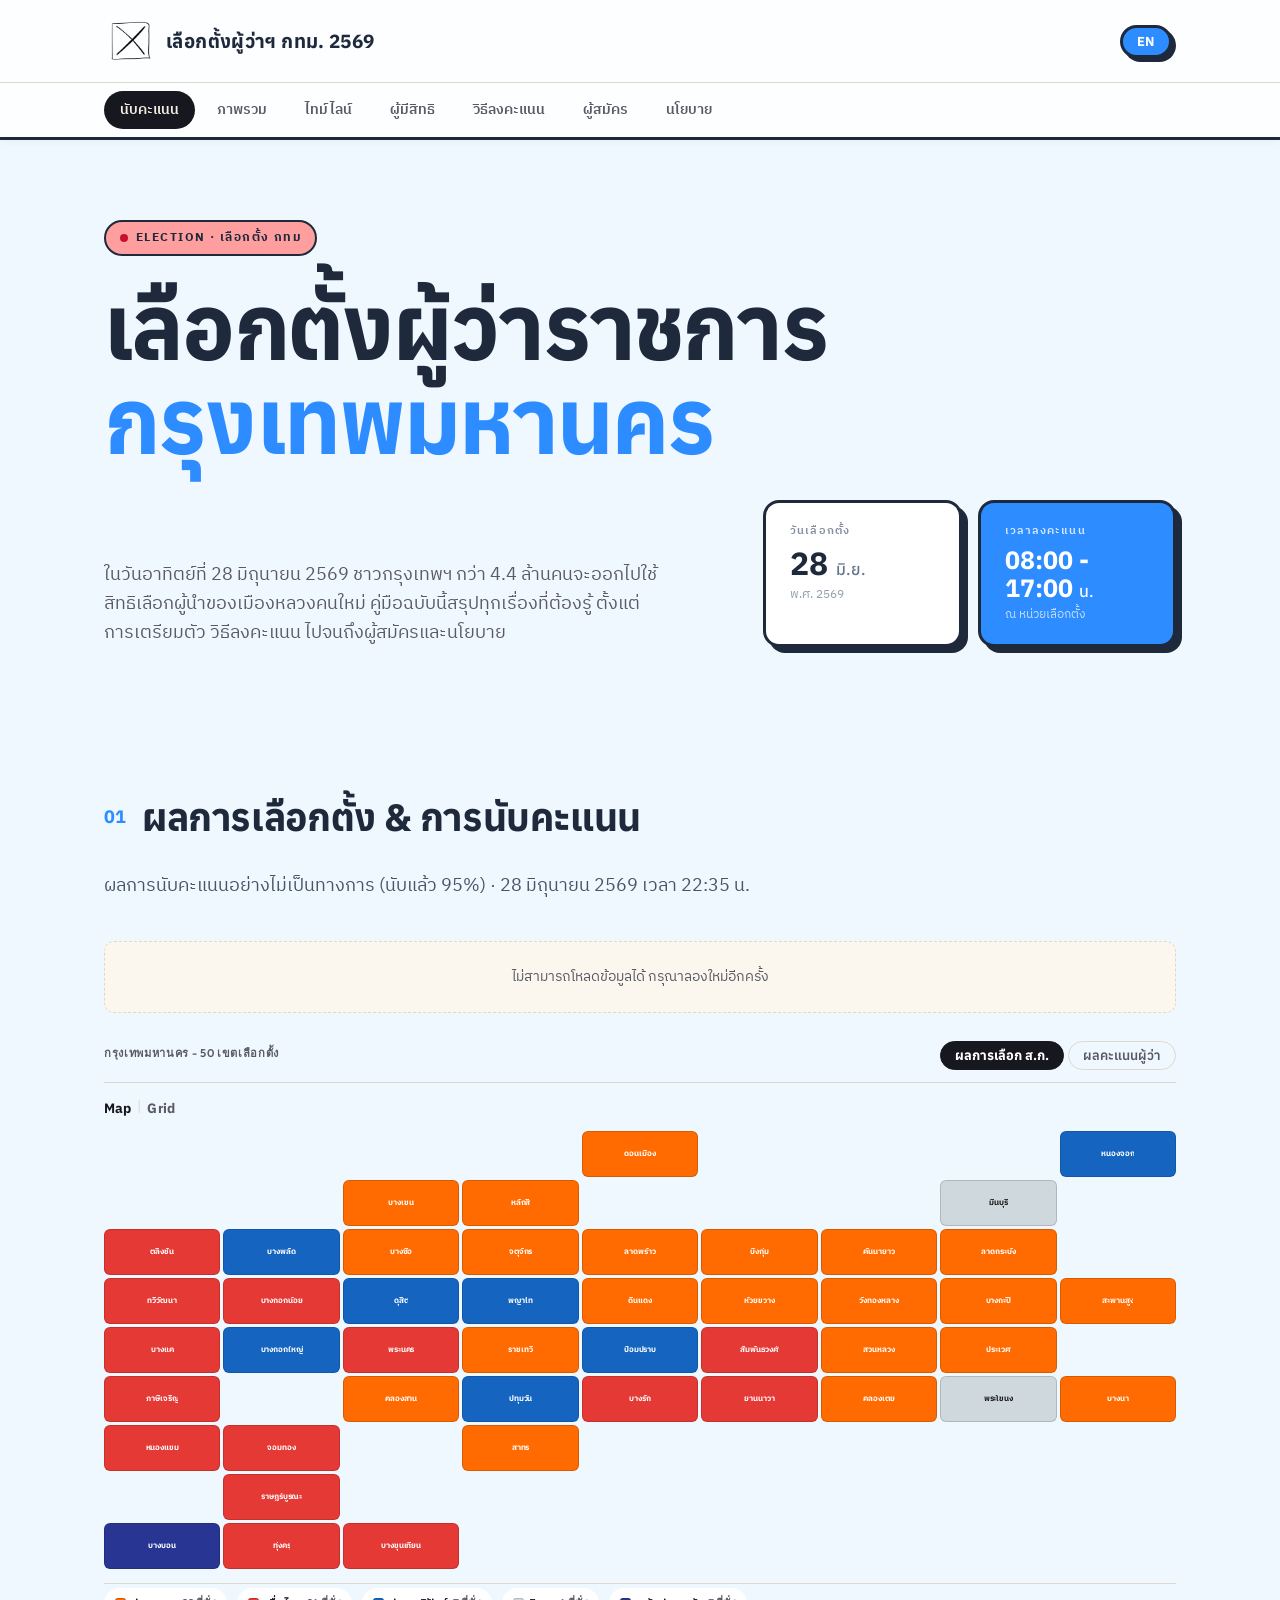
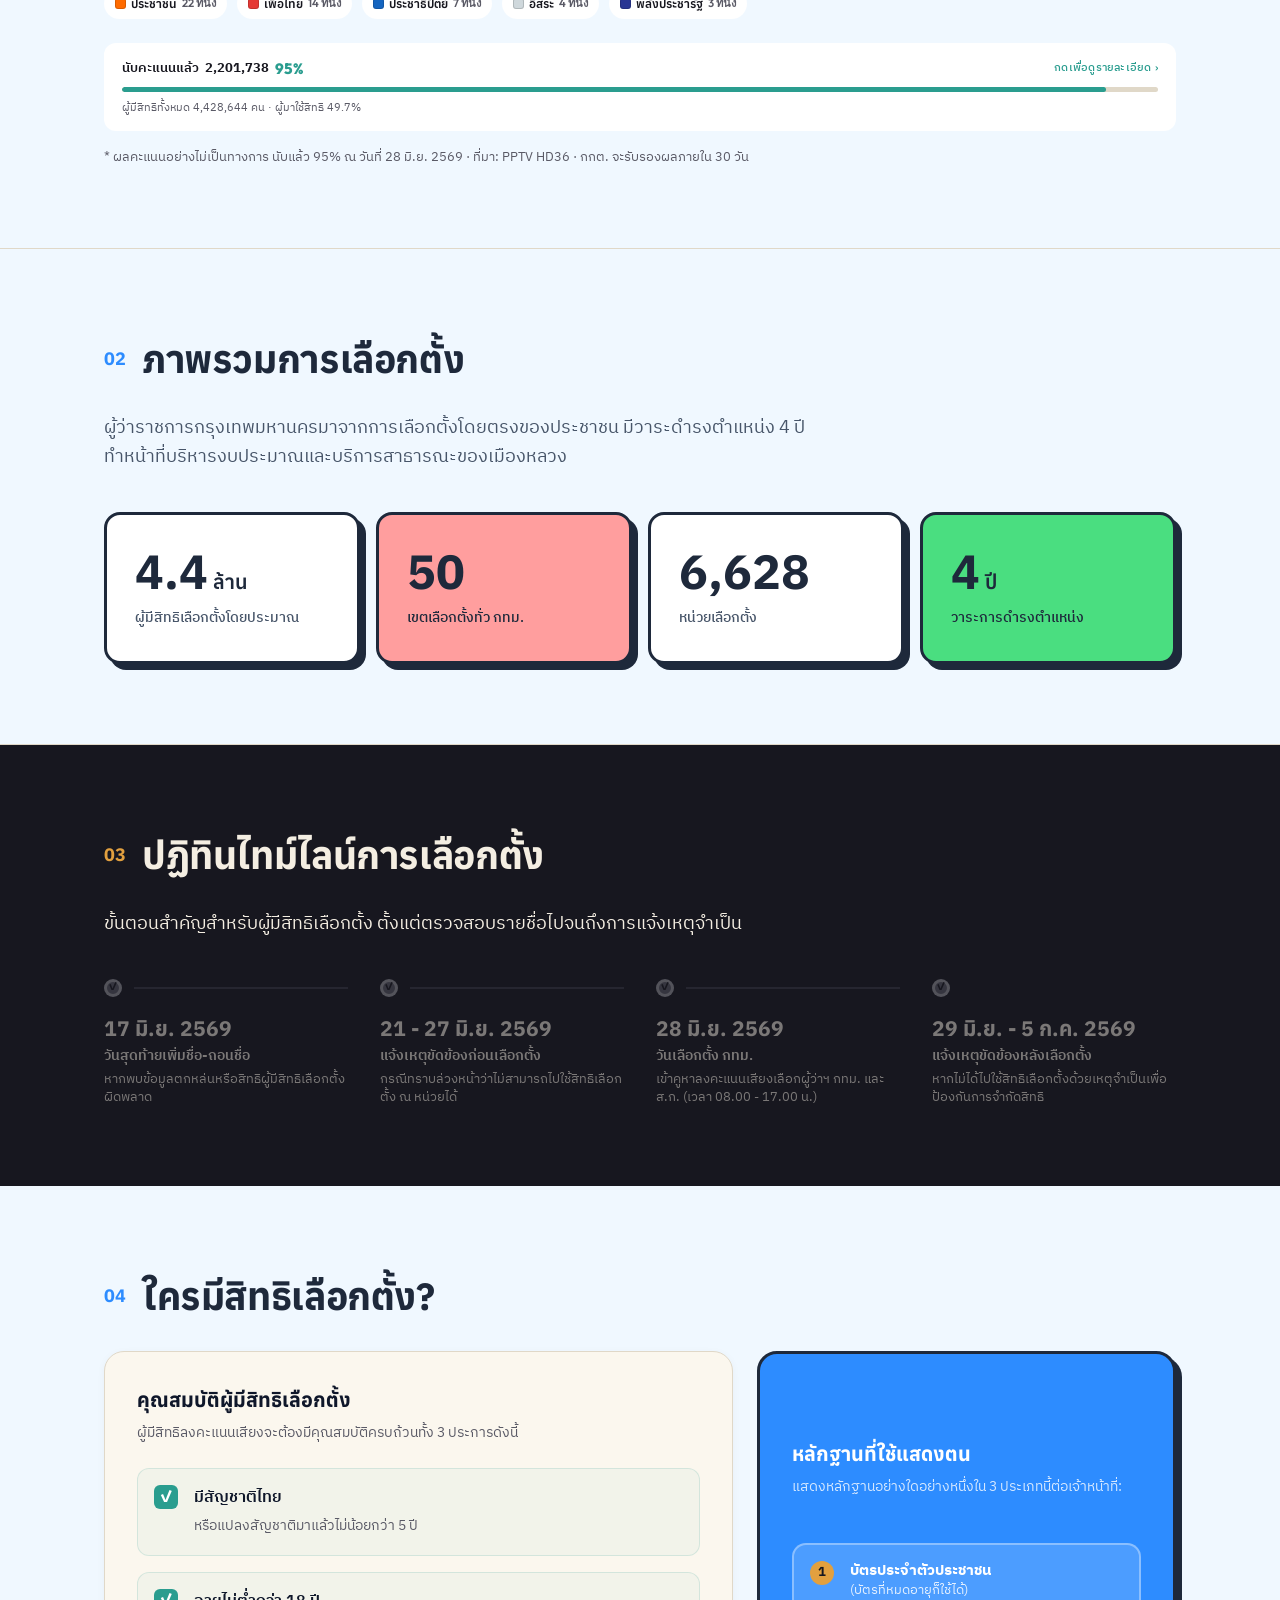
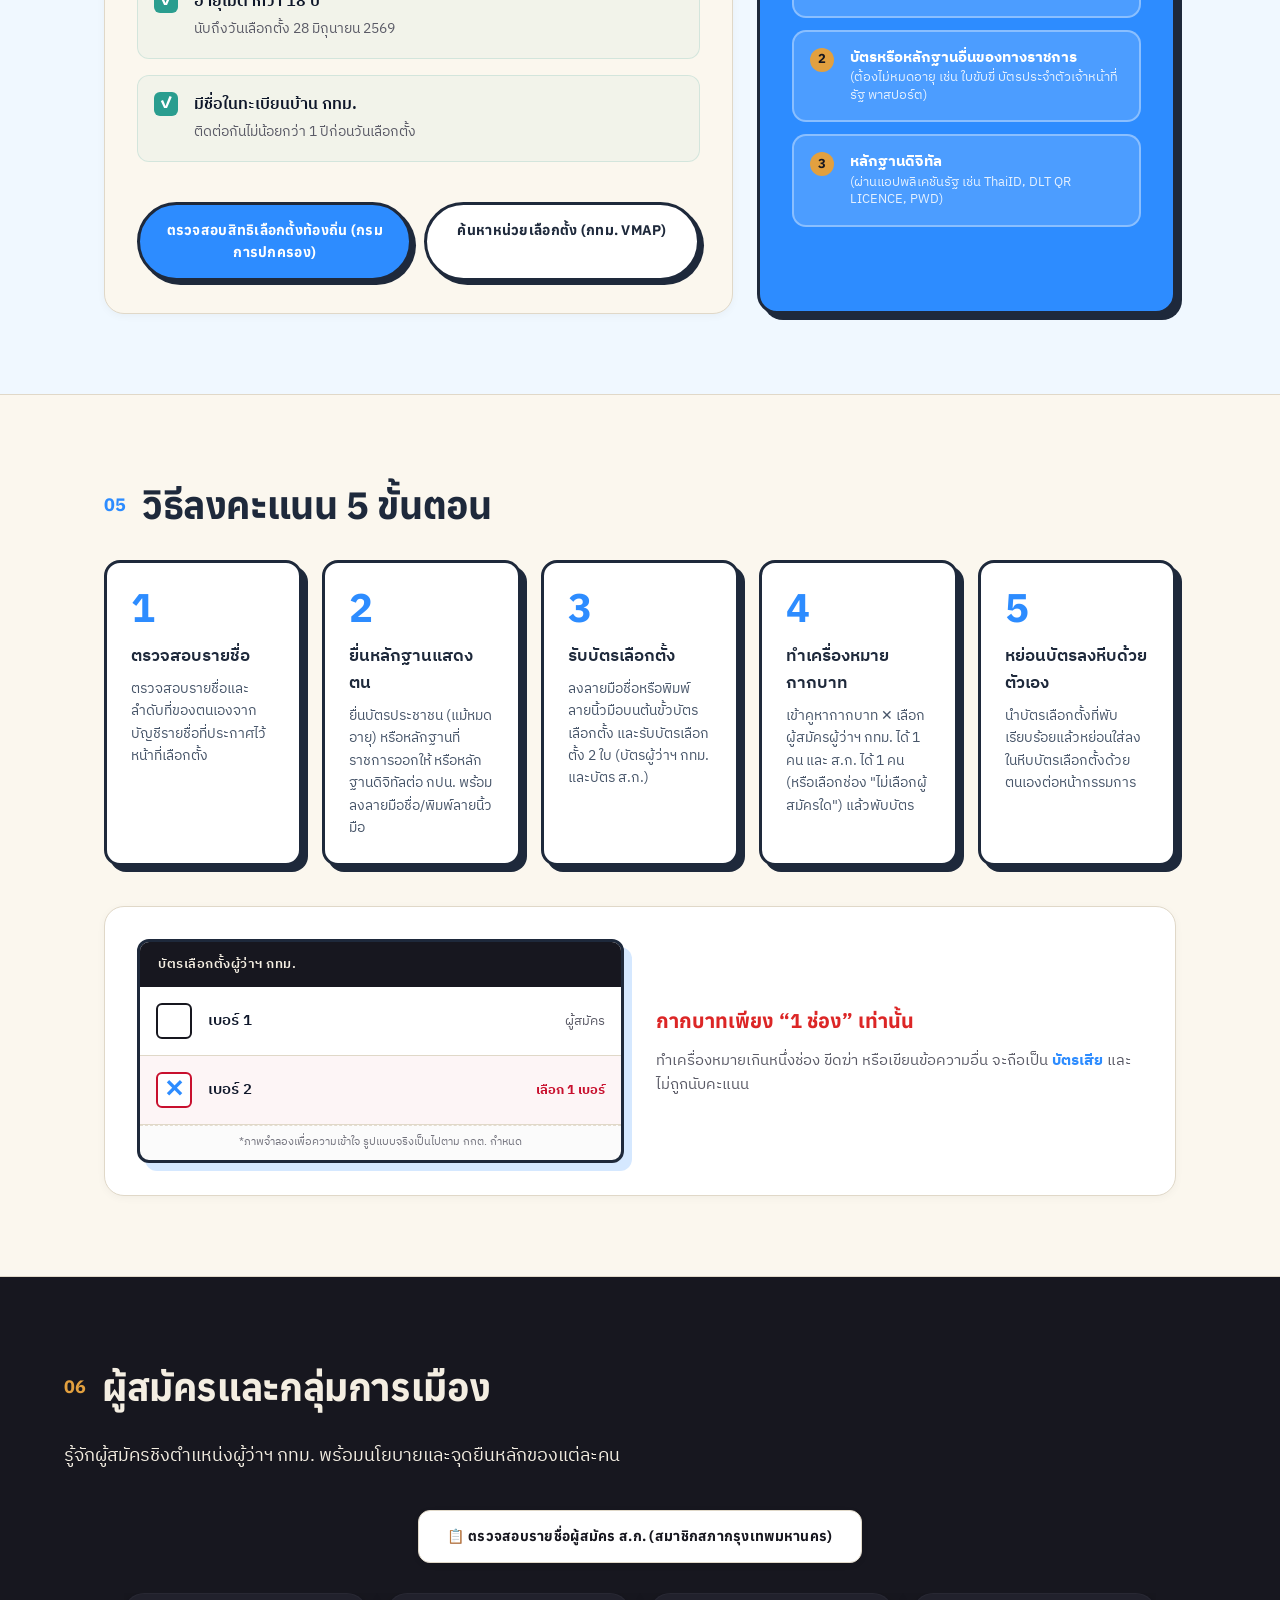
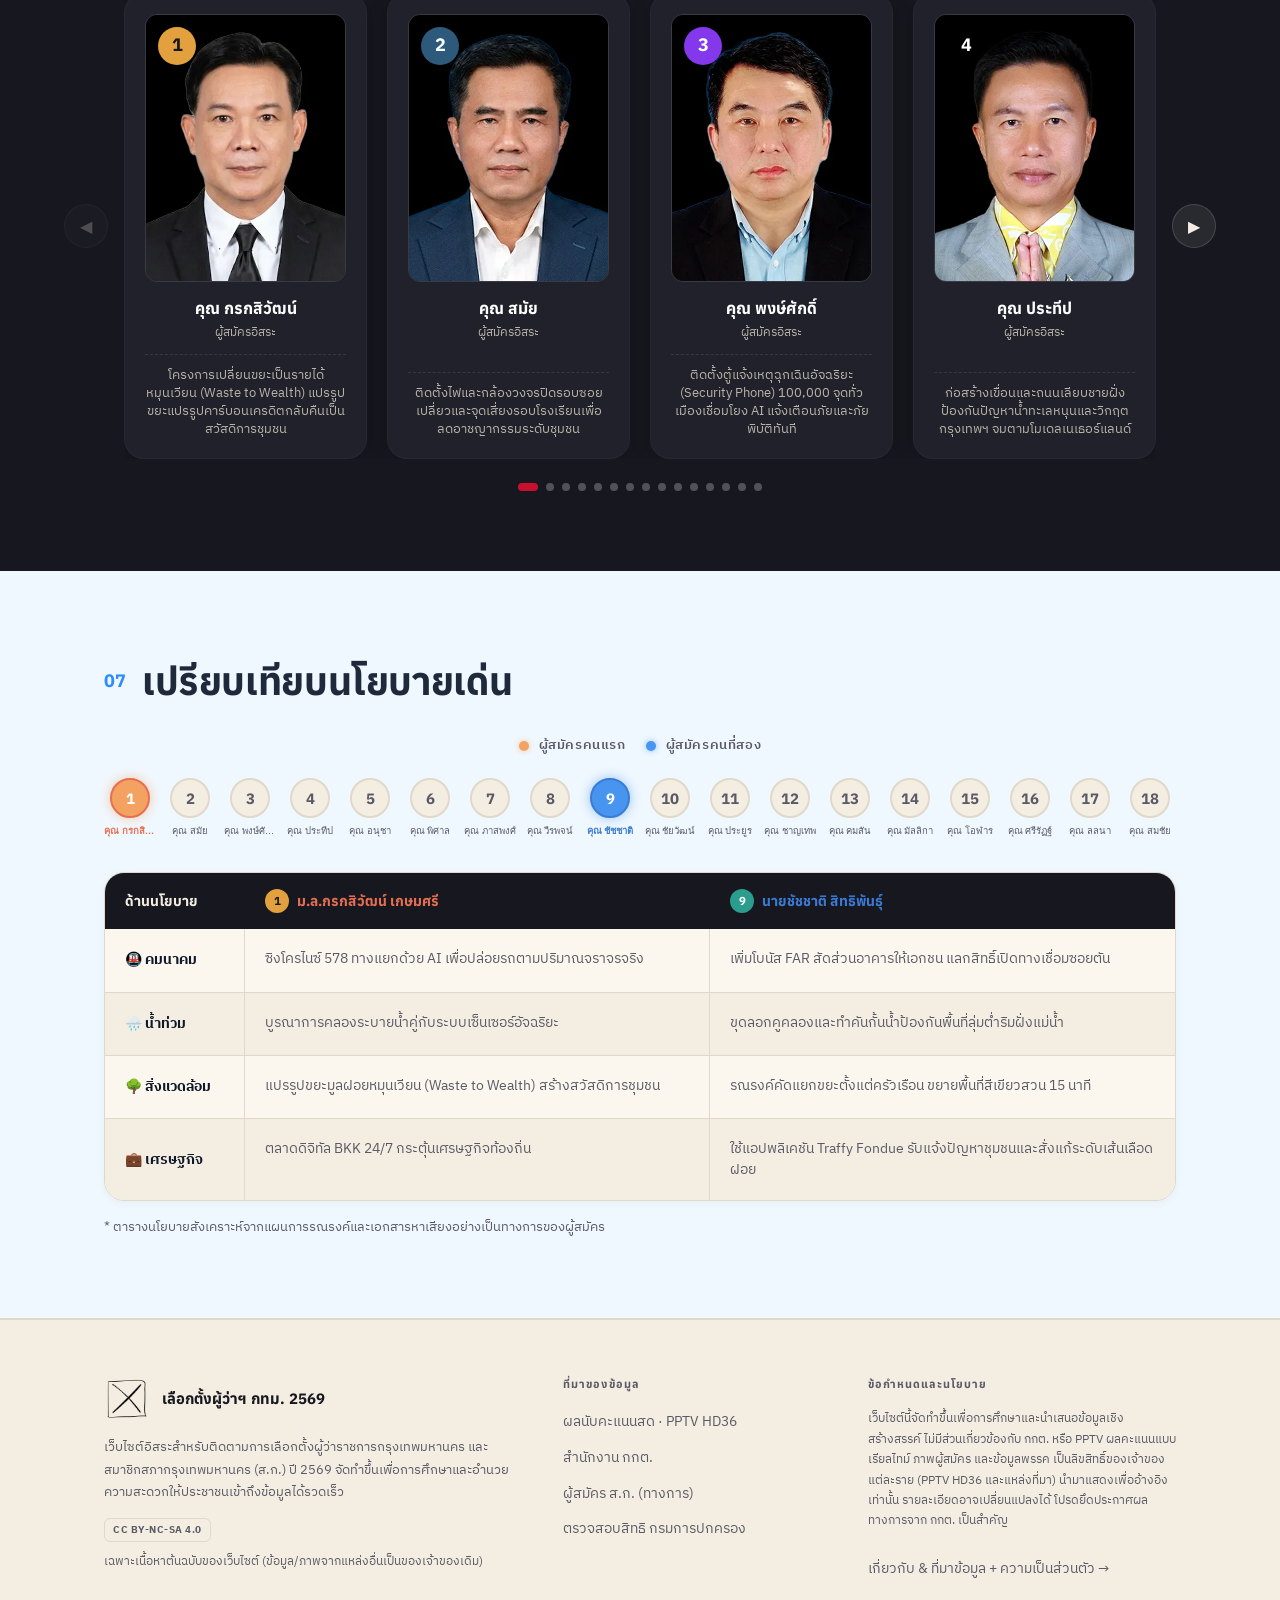
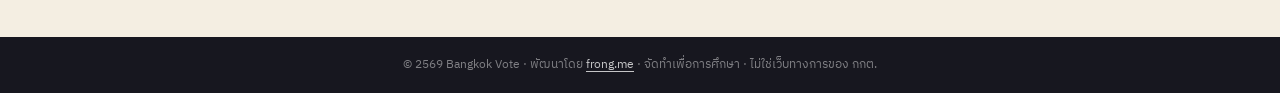
==== commit 27d04d26: "chore: prepare repo for public release - Translate all remaining Thai code comments to English (app." ====
--- a/index.html
+++ b/index.html
@@ -111,7 +111,7 @@
           </div>
         </div>
 
-        <!-- ส.ก. Panel -->
+        <!-- Council Panel -->
         <div id="dtab-sk" class="district-panel">
           <!-- Map / Grid display toggle -->
           <div class="sk-display-toggle">
@@ -130,7 +130,7 @@
           <div id="sk-legend" class="sk-legend"></div>
         </div>
 
-        <!-- ผู้ว่า Panel — same UI, Governor dataset (live /api/map) -->
+        <!-- Governor Panel — same UI, Governor dataset (live /api/map) -->
         <div id="dtab-gov" class="district-panel district-panel-hidden">
           <!-- Map / Grid display toggle -->
           <div class="sk-display-toggle">
--- a/style.css
+++ b/style.css
@@ -124,11 +124,14 @@
   font-weight: 700;
 }
 
-/* Image logo variant — drop the drawn border, let the artwork fill the box */
+/* Image logo variant — drop the CSS frame, let the artwork stand on its own */
 .brand-logo {
-  border: none;
+  width: 46px;
+  height: 46px;
+  border: none !important;
+  border-radius: 0 !important;
+  background: transparent !important;
   object-fit: contain;
-  background: transparent;
 }
 
 .brand-text {
@@ -1748,6 +1751,11 @@
     font-size: 15px;
   }
 
+  .brand-logo {
+    width: 40px;
+    height: 40px;
+  }
+
   .tabs-container {
     padding: 6px 16px;
   }
@@ -2290,19 +2298,19 @@
   align-items: start;
 }
 
-/* อันดับ 1 spans top center */
+/* Rank 1 spans top center */
 .podium-avatar.rank-1 {
   grid-column: 2;
   grid-row: 1;
 }
 
-/* อันดับ 2 bottom left */
+/* Rank 2 bottom left */
 .podium-avatar.rank-2 {
   grid-column: 1;
   grid-row: 2;
 }
 
-/* อันดับ 3 bottom right */
+/* Rank 3 bottom right */
 .podium-avatar.rank-3 {
   grid-column: 3;
   grid-row: 2;
@@ -2713,7 +2721,7 @@
 .sk-group-fab:hover { filter: brightness(1.08); }
 .sk-group-fab--hidden { opacity: 0; pointer-events: none; }
 
-/* ── Placeholder (ผู้ว่า tab) ────────────────────────────────────────────── */
+/* ── Placeholder (Governor tab) ────────────────────────────────────────────── */
 .district-placeholder {
   display: flex;
   flex-direction: column;
@@ -2821,7 +2829,7 @@
 
 .sk-seat--unknown .sk-seat-district-label { color: rgba(80,80,80,0.7); }
 
-/* ── District-ordered cell (zone no + name) — ผู้ว่า & ส.ก. Grid ──────────── */
+/* ── District-ordered cell (zone no + name) — Governor & Council Grid ──────────── */
 .sk-seat--district {
   aspect-ratio: auto;
   min-height: 52px;
@@ -3491,7 +3499,7 @@
   background-color: rgba(45, 140, 255, 0.1) !important;
 }
 
-/* ─── Light sections — explicit IDs (ไม่ครอบ dark section) ─────────────────── */
+/* ─── Light sections — explicit IDs (do not affect dark sections) ─────────────────── */
 #sec-overview .section-title,
 #sec-eligible .section-title,
 #sec-howto .section-title,
@@ -3508,7 +3516,7 @@
   color: #475569 !important;
 }
 
-/* text-red / text-yellow ใน light sections เท่านั้น */
+/* text-red / text-yellow in light sections only */
 #sec-overview .text-red,
 #sec-eligible .text-red,
 #sec-howto .text-red,
@@ -3526,7 +3534,7 @@
   color: #16A34A !important;
 }
 
-/* ─── Dark sections — คงสีขาวไว้ ─────────────────────────────────────────── */
+/* ─── Dark sections — keep text white ─────────────────────────────────────────── */
 .timeline-section .section-title,
 .timeline-section .section-lead,
 .timeline-section .timeline-label,
@@ -3551,7 +3559,7 @@
   box-shadow: 9px 9px 0px var(--color-primary) !important;
 }
 
-/* dark-card — เหมือน stat-card: ขาว ตัวหนังสือเข้ม */
+/* dark-card — like stat-card: white bg, dark text */
 .dark-card {
   background: var(--color-card) !important;
   color: var(--color-dark) !important;
@@ -3578,7 +3586,7 @@
   color: #FFFFFF !important;
 }
 
-/* meta-card ปกติ */
+/* meta-card (default) */
 .meta-card:not(.dark-card):not(.red-card) .meta-label { color: #64748B !important; }
 .meta-card:not(.dark-card):not(.red-card) .meta-value { color: var(--color-dark) !important; }
 .meta-card:not(.dark-card):not(.red-card) .meta-sub   { color: #64748B !important; }
@@ -3605,14 +3613,14 @@
 .countdown-card.highlight-red .countdown-big-label { color: var(--color-dark) !important; }
 
 /* ─── docs-card & doc-category-item ─────────────────────────────────────── */
-/* docs-card ใช้ gradient แทนสีแดง */
+/* docs-card uses a gradient instead of red */
 .docs-card {
   background: var(--gradient-main) !important;
   border: 3px solid var(--color-dark) !important;
   box-shadow: 6px 6px 0px var(--color-dark) !important;
 }
 
-/* doc-category-item อยู่บน gradient — ใช้ semi-transparent white */
+/* doc-category-item on gradient — semi-transparent white */
 .doc-category-item {
   background: rgba(255, 255, 255, 0.15) !important;
   border: 2px solid rgba(255, 255, 255, 0.35) !important;
@@ -3624,7 +3632,7 @@
   box-shadow: none !important;
 }
 
-/* ข้อความใน doc-category-item ต้องขาวเสมอ */
+/* doc-category-item text must always be white */
 .doc-cat-title { color: #FFFFFF !important; }
 .doc-cat-desc  { color: rgba(255, 255, 255, 0.85) !important; }
 
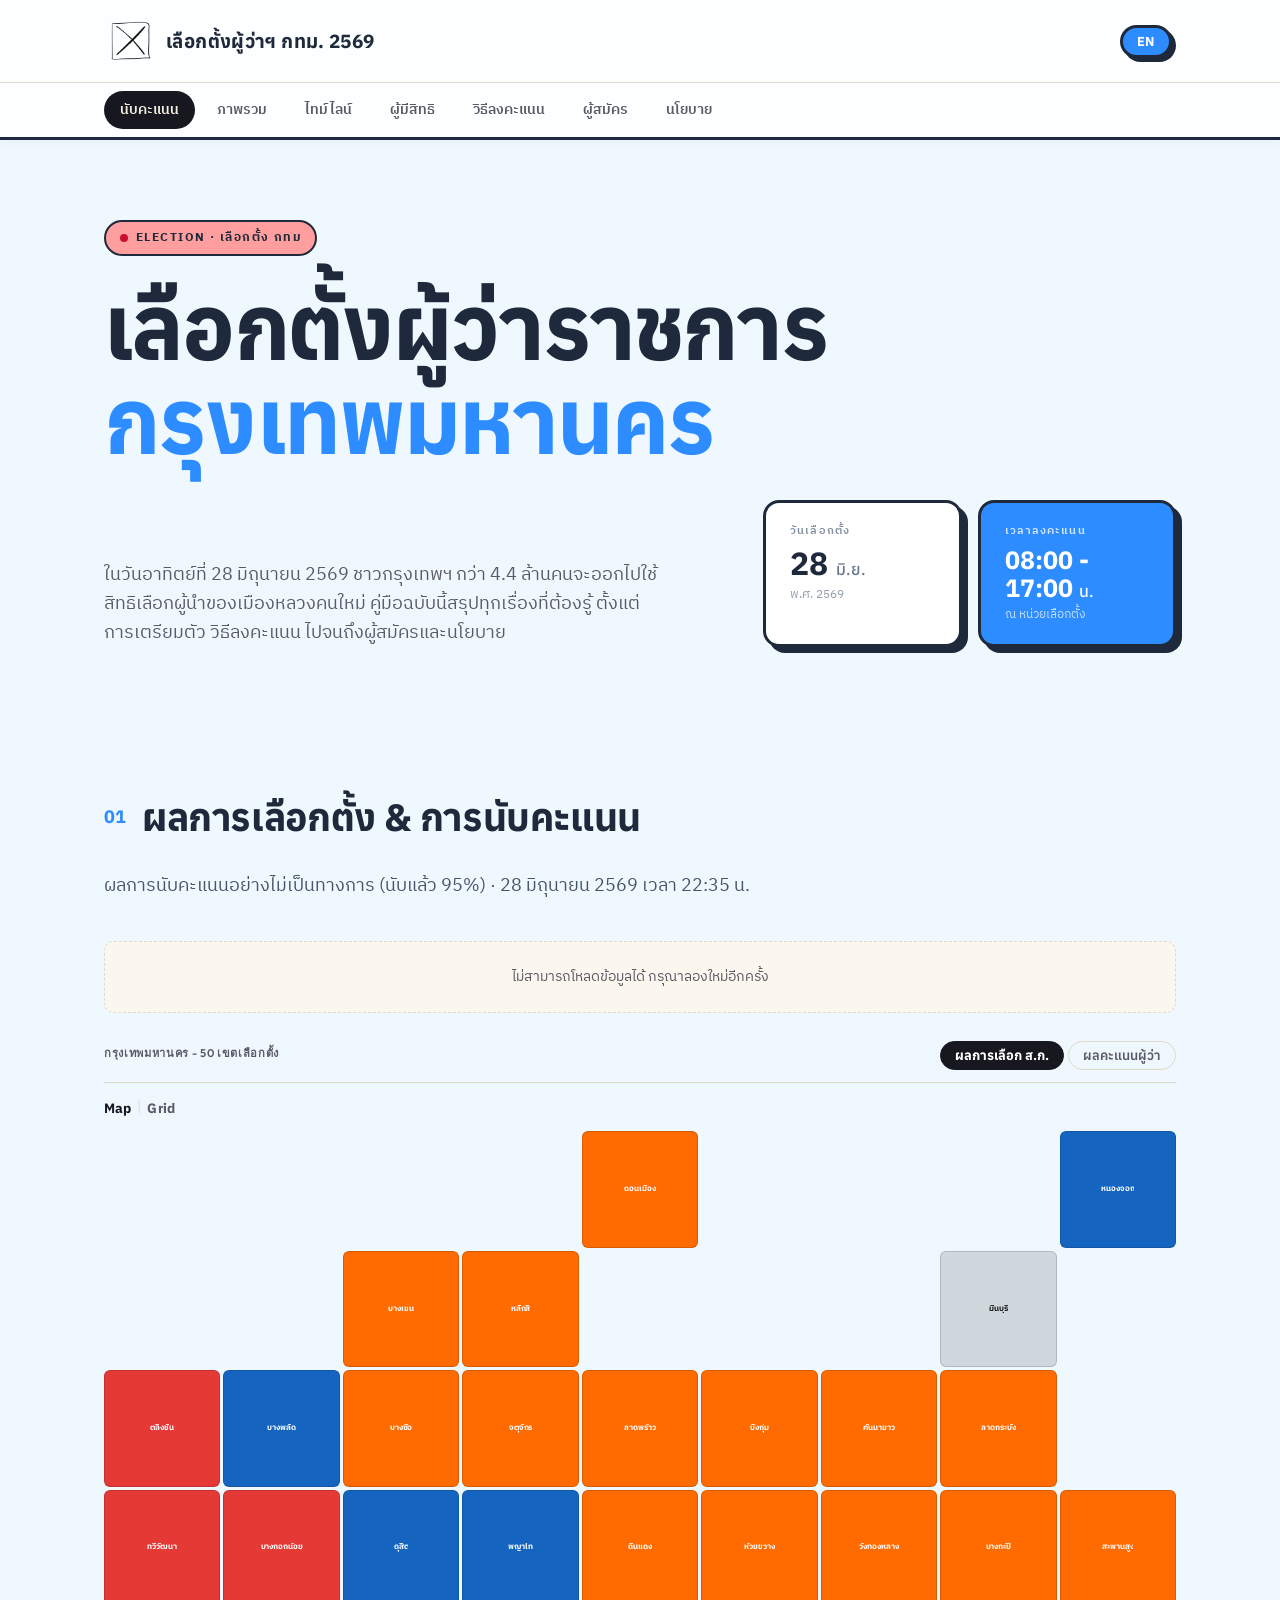
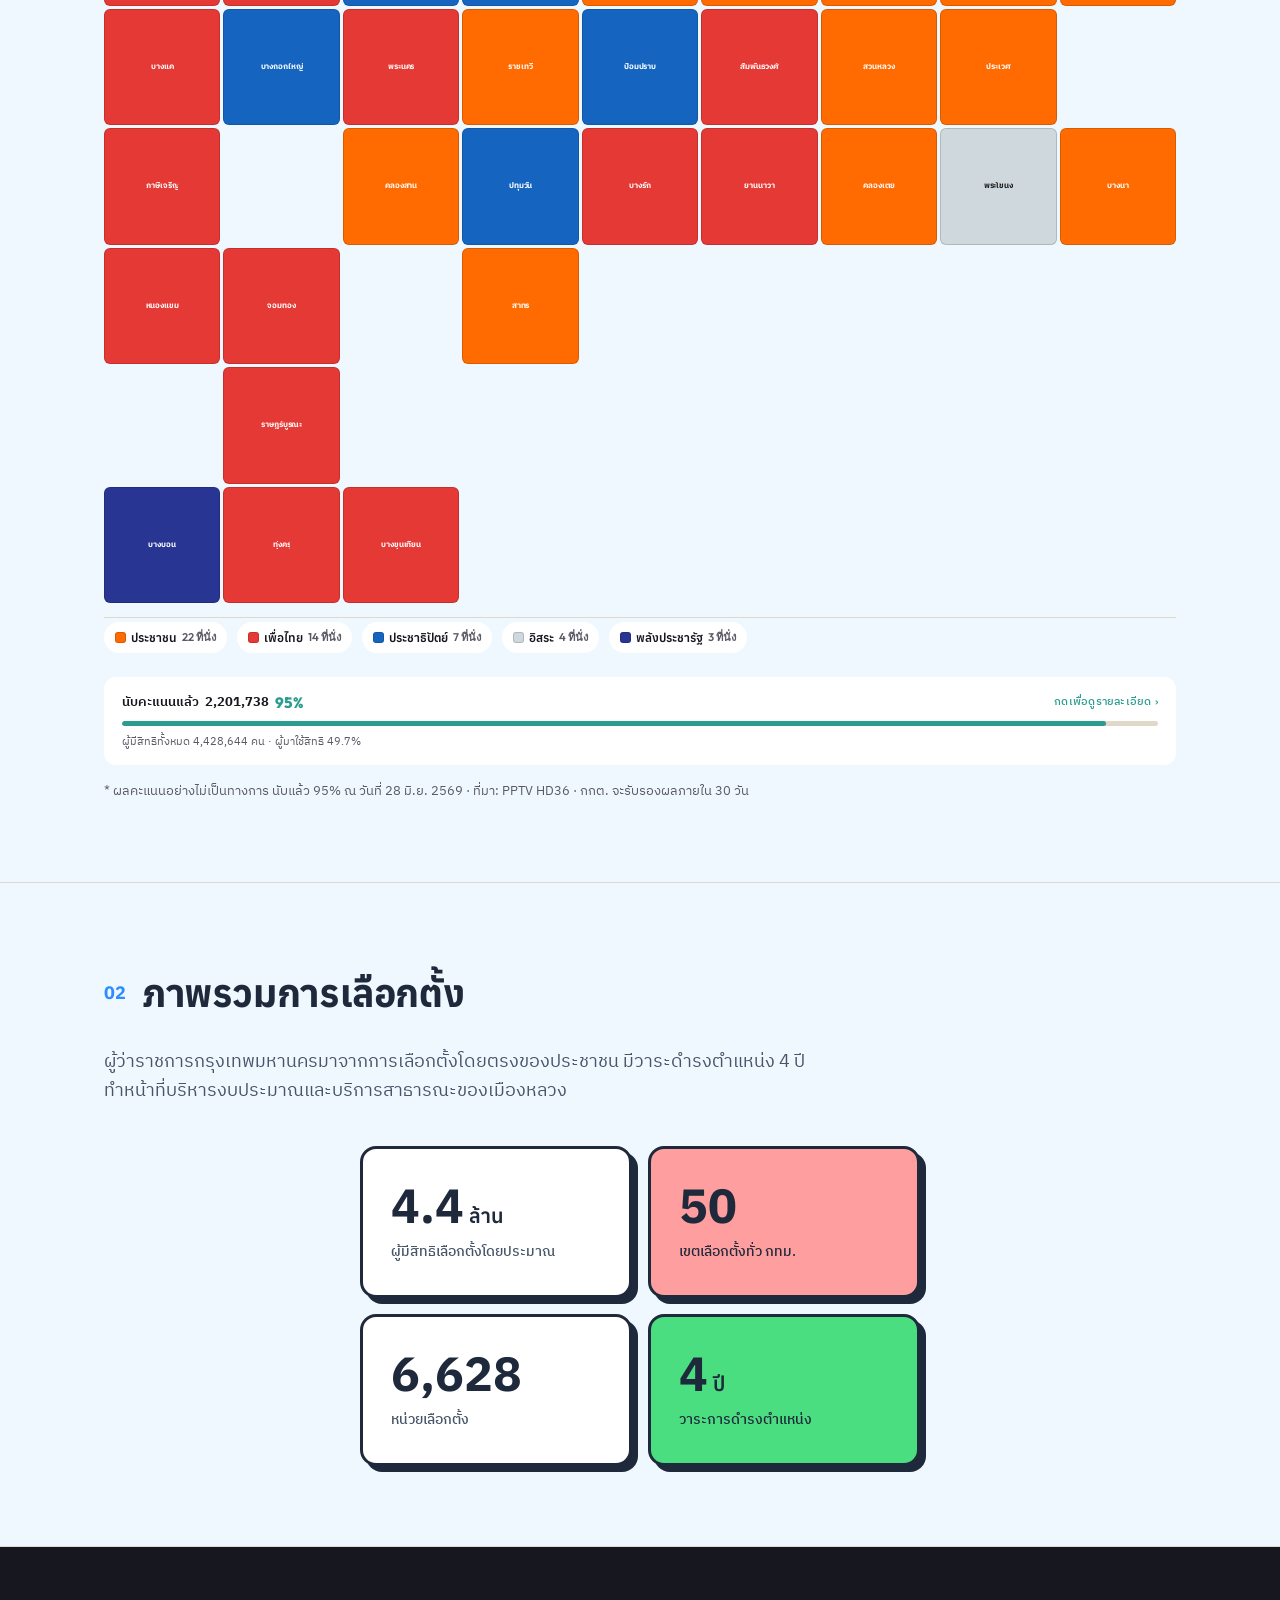
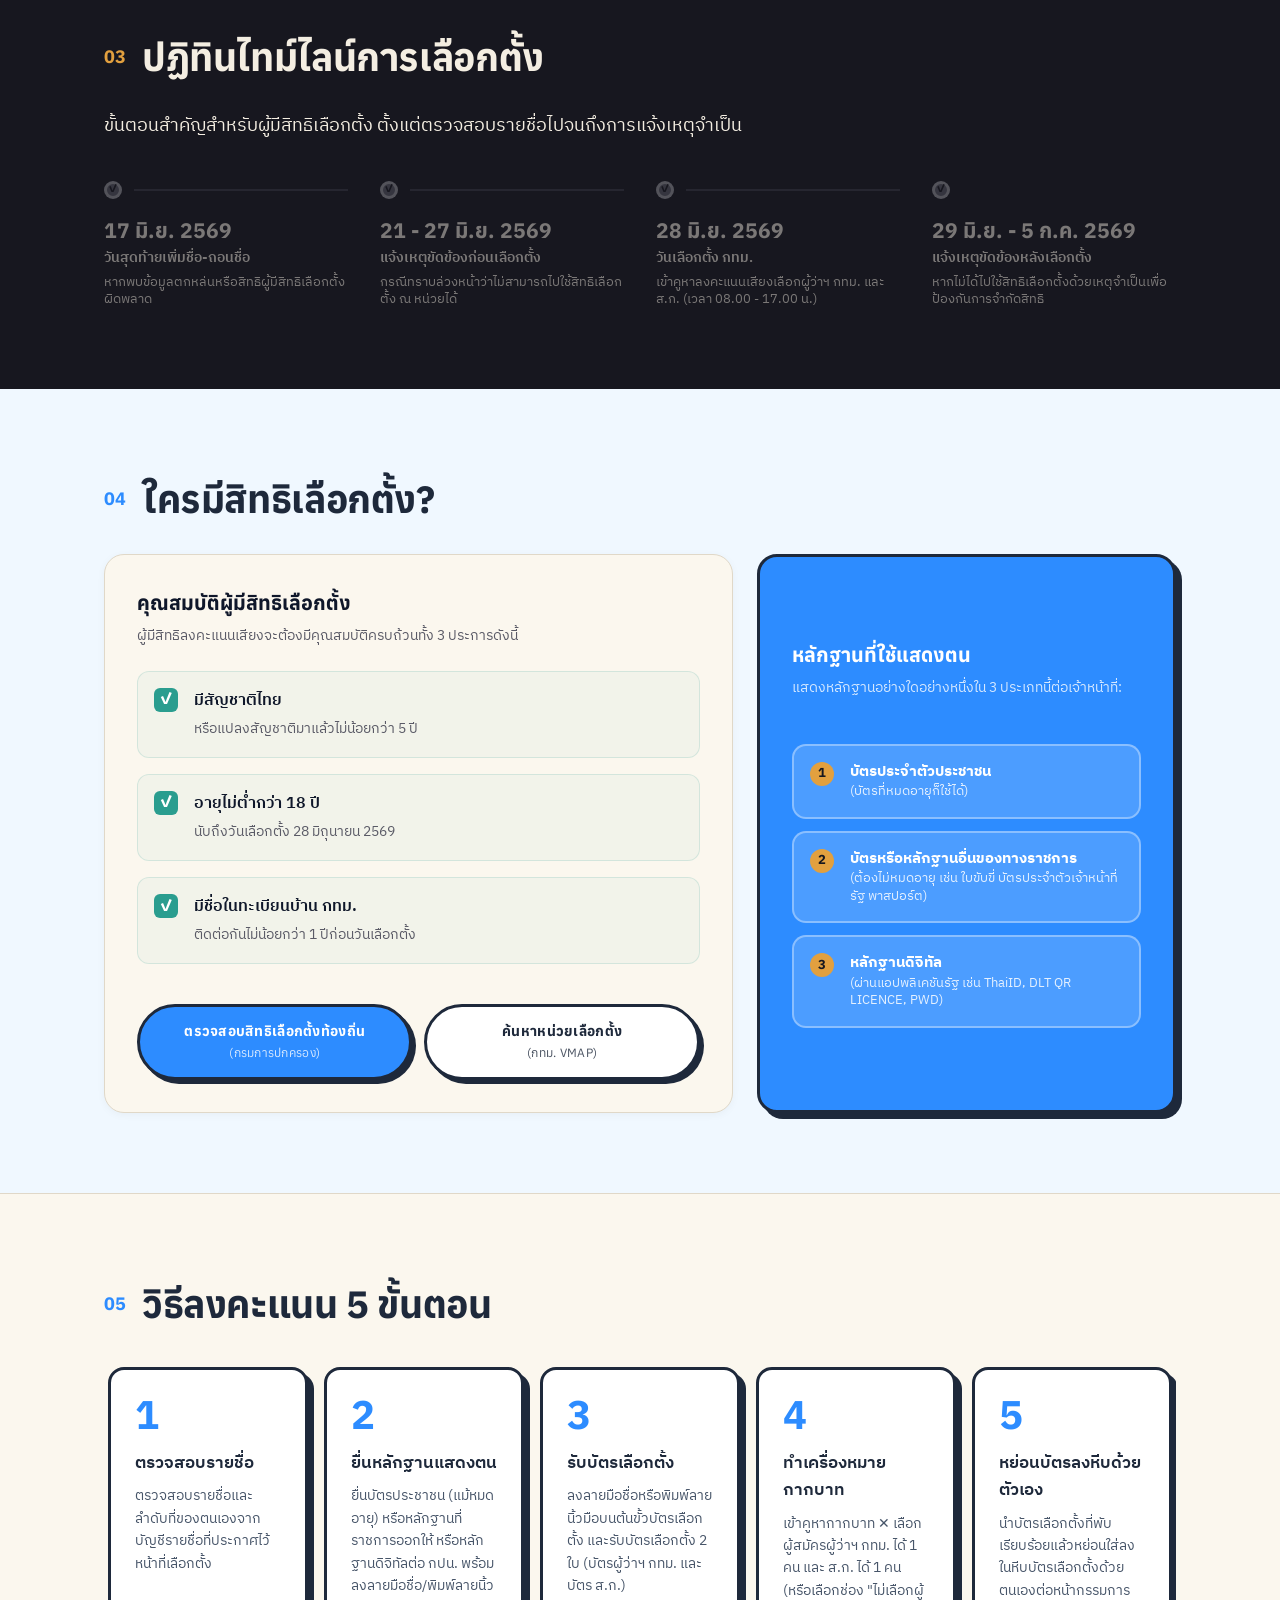
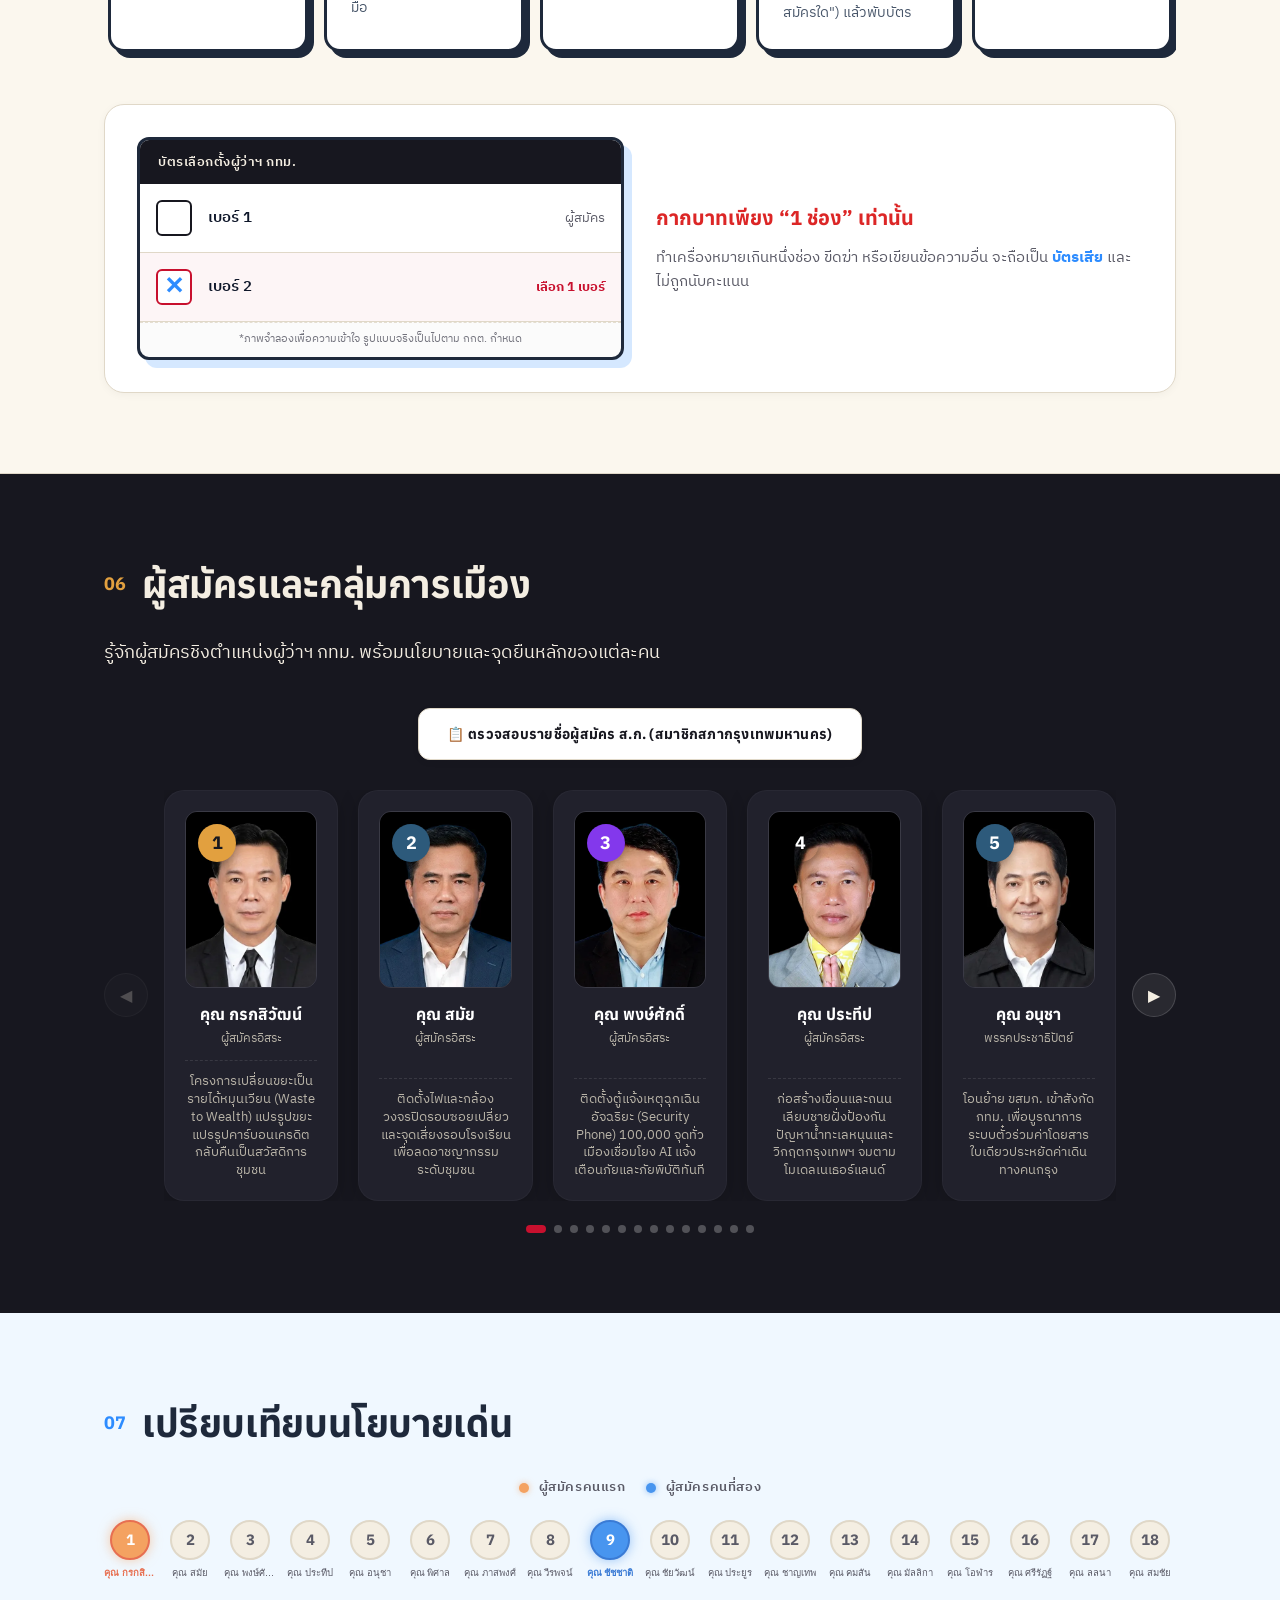
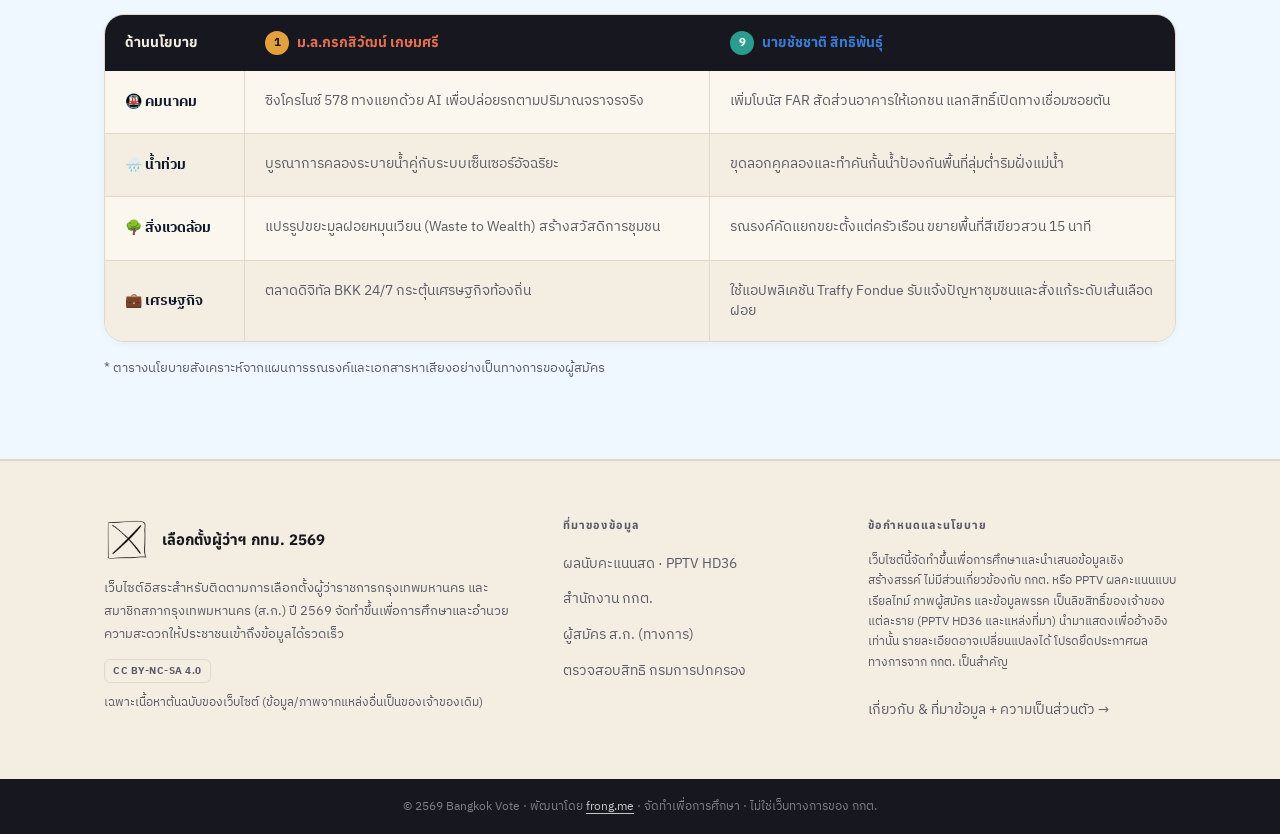
==== commit 8e0e2ffb: "style: button sub-line, steps border fix, stats center, gov/map seats square, btn-sub class" ====
--- a/index.html
+++ b/index.html
@@ -283,8 +283,8 @@
             </div>
           </div>
           <div class="btn-check-portal-wrapper">
-            <a href="https://boraservices.bora.dopa.go.th/election/enqelection-local/" target="_blank" rel="noopener noreferrer" class="btn-check-portal" data-i18n="btnCheckPortal">ตรวจสอบสิทธิเลือกตั้งท้องถิ่น (กรมการปกครอง)</a>
-            <a href="https://exam.bangkok.go.th/vmap/" target="_blank" rel="noopener noreferrer" class="btn-check-portal secondary" data-i18n="btnMapPortal">ค้นหาหน่วยเลือกตั้ง (กทม. VMAP)</a>
+            <a href="https://boraservices.bora.dopa.go.th/election/enqelection-local/" target="_blank" rel="noopener noreferrer" class="btn-check-portal" data-i18n="btnCheckPortal" data-i18n-html>ตรวจสอบสิทธิเลือกตั้งท้องถิ่น<br><span class="btn-sub">(กรมการปกครอง)</span></a>
+            <a href="https://exam.bangkok.go.th/vmap/" target="_blank" rel="noopener noreferrer" class="btn-check-portal secondary" data-i18n="btnMapPortal" data-i18n-html>ค้นหาหน่วยเลือกตั้ง<br><span class="btn-sub">(กทม. VMAP)</span></a>
           </div>
         </div>
 
--- a/style.css
+++ b/style.css
@@ -402,8 +402,11 @@
    ========================================================================== */
 .stats-grid {
   display: grid;
-  grid-template-columns: repeat(auto-fit, minmax(220px, 1fr));
+  grid-template-columns: repeat(2, 1fr);
   gap: 16px;
+  max-width: 560px;
+  margin-left: auto;
+  margin-right: auto;
 }
 
 .stat-card {
@@ -541,10 +544,10 @@
 }
 
 .timeline-item.current {
-  transform: scale(1.08);
-  transform-origin: left center;
+  /* No scale transform — it overflowed the viewport at narrow widths.
+     The current step is already emphasized via colors, larger fonts and the
+     pulsing dot below. */
   z-index: 10;
-  transition: transform var(--transition-smooth);
 }
 
 .timeline-item.current .timeline-time {
@@ -684,11 +687,18 @@
   font-family: var(--font-heading);
   font-weight: 700;
   font-size: 14px;
+  line-height: 1.5;
   letter-spacing: 0.02em;
   box-shadow: var(--shadow-sm);
   transition: var(--transition-smooth);
   cursor: pointer;
   border: 1.5px solid var(--text-dark);
+}
+
+.btn-sub {
+  font-weight: 400;
+  font-size: 12px;
+  opacity: 0.8;
 }
 
 .btn-check-portal:hover {
@@ -796,9 +806,15 @@
 
 .steps-grid {
   display: grid;
-  grid-template-columns: repeat(5, 1fr);
-  gap: 20px;
+  grid-template-columns: repeat(5, minmax(160px, 1fr));
+  gap: 16px;
   margin-bottom: 40px;
+  overflow-x: auto;
+  padding: 8px 4px 12px;
+}
+
+#sec-howto .container {
+  max-width: 1120px;
 }
 
 .step-card {
@@ -954,7 +970,11 @@
 }
 
 #sec-candidates .container {
-  max-width: 1200px;
+  max-width: 1120px;
+}
+
+#sec-results .container {
+  max-width: 1120px;
 }
 
 .candidates-actions {
@@ -1013,7 +1033,7 @@
 }
 
 .candidates-carousel-track .candidate-card {
-  flex: 0 0 calc((100% - (20px * 3)) / 4);
+  flex: 0 0 calc((100% - (20px * 4)) / 5);
   margin-bottom: 0;
   box-sizing: border-box;
 }
@@ -2759,6 +2779,7 @@
   display: flex;
   align-items: center;
   justify-content: center;
+  overflow: hidden;
 }
 
 .sk-seat:hover {
@@ -2793,13 +2814,14 @@
 
 /* ── Map mode seat ───────────────────────────────────────────────────────── */
 .sk-seat--map {
-  aspect-ratio: auto;
-  min-height: 46px;
+  aspect-ratio: 1;
+  min-height: unset;
   flex-direction: column;
   justify-content: center;
   gap: 0;
   border-radius: 6px;
-  padding: 2px 2px;
+  padding: 2px;
+  overflow: hidden;
 }
 
 .sk-seat--unknown {
